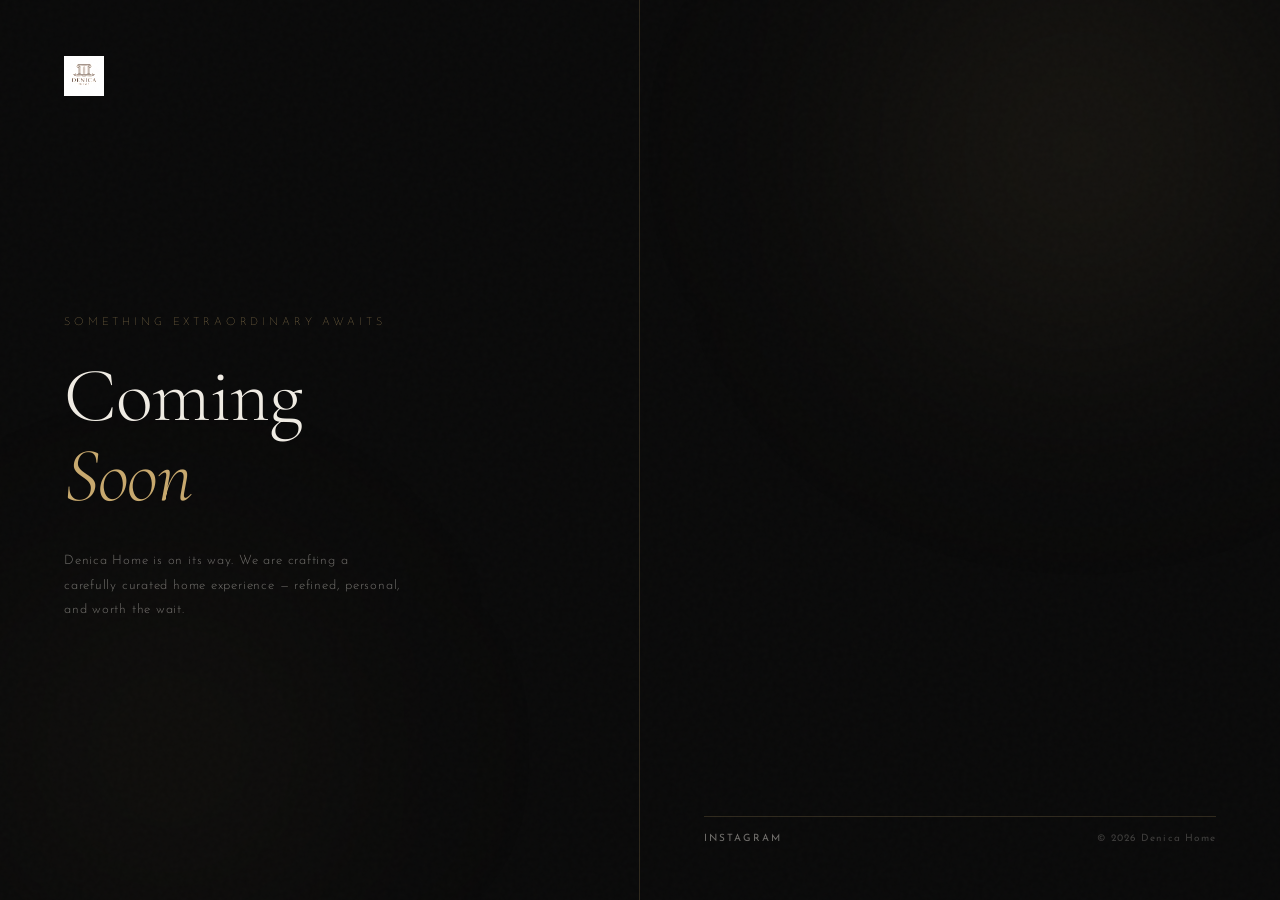
==== index.html @ 2ef17451 "Initial commit" ====
<!DOCTYPE html>
<html lang="en">
<head>
  <meta charset="UTF-8" />
  <meta name="viewport" content="width=device-width, initial-scale=1.0"/>
  <title>Denica Home — Coming Soon</title>
  <link href="https://fonts.googleapis.com/css2?family=Cormorant+Garamond:wght@300;400;600&family=Josefin+Sans:wght@100;300;400&display=swap" rel="stylesheet"/>
  <style>
    *, *::before, *::after { box-sizing: border-box; margin: 0; padding: 0; }

    :root {
      --bg: #0a0a0a;
      --surface: #111111;
      --accent: #c8a96e;
      --accent-dim: rgba(200,169,110,0.15);
      --text: #f0ece4;
      --muted: rgba(240,236,228,0.45);
      --border: rgba(200,169,110,0.2);
    }

    html, body {
      height: 100%;
      background: var(--bg);
      color: var(--text);
      font-family: 'Josefin Sans', sans-serif;
      overflow: hidden;
    }

    /* Grain overlay */
    body::before {
      content: '';
      position: fixed;
      inset: 0;
      background-image: url("data:image/svg+xml,%3Csvg viewBox='0 0 200 200' xmlns='http://www.w3.org/2000/svg'%3E%3Cfilter id='n'%3E%3CfeTurbulence type='fractalNoise' baseFrequency='0.9' numOctaves='4' stitchTiles='stitch'/%3E%3C/filter%3E%3Crect width='100%25' height='100%25' filter='url(%23n)' opacity='0.04'/%3E%3C/svg%3E");
      opacity: 0.45;
      pointer-events: none;
      z-index: 999;
    }

    /* Ambient glow */
    .glow {
      position: fixed;
      border-radius: 50%;
      filter: blur(120px);
      pointer-events: none;
    }
    .glow-1 {
      width: 600px; height: 600px;
      background: radial-gradient(circle, rgba(200,169,110,0.12), transparent 70%);
      top: -150px; right: -100px;
      animation: drift1 18s ease-in-out infinite alternate;
    }
    .glow-2 {
      width: 500px; height: 500px;
      background: radial-gradient(circle, rgba(200,169,110,0.07), transparent 70%);
      bottom: -100px; left: -80px;
      animation: drift2 22s ease-in-out infinite alternate;
    }
    @keyframes drift1 { from { transform: translate(0,0); } to { transform: translate(-60px, 60px); } }
    @keyframes drift2 { from { transform: translate(0,0); } to { transform: translate(50px, -40px); } }

    /* Layout */
    .page {
      position: relative;
      height: 100vh;
      display: grid;
      grid-template-columns: 1fr 1fr;
    }

    /* Left panel */
    .left {
      display: flex;
      flex-direction: column;
      justify-content: space-between;
      padding: 56px 64px;
      border-right: 1px solid var(--border);
      animation: fadeUp 1.2s ease both;
    }

    .logo-wrap {
      display: flex;
      align-items: center;
      gap: 14px;
    }
    .logo-wrap img {
      height: 40px;
      width: auto;
      filter: brightness(1.1);
    }

    .headline {
      flex: 1;
      display: flex;
      flex-direction: column;
      justify-content: center;
    }
    .eyebrow {
      font-family: 'Josefin Sans', sans-serif;
      font-weight: 100;
      font-size: 11px;
      letter-spacing: 0.35em;
      text-transform: uppercase;
      color: var(--accent);
      margin-bottom: 28px;
      animation: fadeUp 1.2s 0.2s ease both;
    }
    h1 {
      font-family: 'Cormorant Garamond', serif;
      font-weight: 300;
      font-size: clamp(52px, 6vw, 86px);
      line-height: 1.05;
      letter-spacing: -0.01em;
      color: var(--text);
      animation: fadeUp 1.2s 0.35s ease both;
    }
    h1 em {
      font-style: italic;
      color: var(--accent);
    }

    .desc {
      margin-top: 32px;
      font-size: 13px;
      font-weight: 300;
      letter-spacing: 0.06em;
      line-height: 1.9;
      color: var(--muted);
      max-width: 340px;
      animation: fadeUp 1.2s 0.5s ease both;
    }



    /* Right panel */
    .right {
      display: flex;
      flex-direction: column;
      justify-content: flex-end;
      padding: 56px 64px;
      animation: fadeUp 1.2s 0.15s ease both;
    }

    /* Divider line */
    .divider {
      width: 100%;
      height: 1px;
      background: var(--border);
      position: relative;
    }
    .divider::before {
      content: '';
      position: absolute;
      left: 0; top: 0;
      height: 100%;
      background: var(--accent);
      animation: progress 6s cubic-bezier(0.4,0,0.2,1) infinite;
    }
    @keyframes progress {
      0%   { width: 0%; opacity: 1; }
      70%  { width: 100%; opacity: 1; }
      100% { width: 100%; opacity: 0; }
    }

    /* Footer row */
    .footer-row {
      display: flex;
      justify-content: space-between;
      align-items: flex-end;
    }
    .social-links {
      display: flex;
      gap: 24px;
    }
    .social-links a {
      font-size: 10px;
      letter-spacing: 0.2em;
      text-transform: uppercase;
      color: var(--muted);
      text-decoration: none;
      transition: color 0.2s;
    }
    .social-links a:hover { color: var(--accent); }

    .copyright {
      font-size: 10px;
      letter-spacing: 0.12em;
      color: var(--muted);
      opacity: 0.5;
    }

    @keyframes fadeUp {
      from { opacity: 0; transform: translateY(24px); }
      to   { opacity: 1; transform: translateY(0); }
    }

    /* Mobile */
    @media (max-width: 768px) {
      html, body { overflow: auto; }
      .page { grid-template-columns: 1fr; height: auto; min-height: 100vh; }
      .left { padding: 40px 32px; border-right: none; border-bottom: 1px solid var(--border); }
      .right { padding: 40px 32px; }
      .count-sep { display: none; }
      .countdown { gap: 24px; }
    }
  </style>
</head>
<body>

  <div class="glow glow-1"></div>
  <div class="glow glow-2"></div>

  <div class="page">

    <!-- LEFT -->
    <div class="left">
      <div class="logo-wrap">
        <img src="logo.png" alt="Company Logo" />
      </div>

      <div class="headline">
        <p class="eyebrow">Something extraordinary awaits</p>
        <h1>Coming<br /><em>Soon</em></h1>
        <p class="desc">
          Denica Home is on its way. We are crafting a carefully curated home experience — refined, personal, and worth the wait.
        </p>
      </div>


    </div>

    <!-- RIGHT -->
    <div class="right">

      <div>
        <div class="divider"></div>
        <br/>
        <div class="footer-row">
          <div class="social-links">
            <a href="https://www.instagram.com/homedenica">Instagram</a>
          </div>
          <span class="copyright">© 2026 Denica Home</span>
        </div>
      </div>

    </div>
  </div>


</body>
</html>
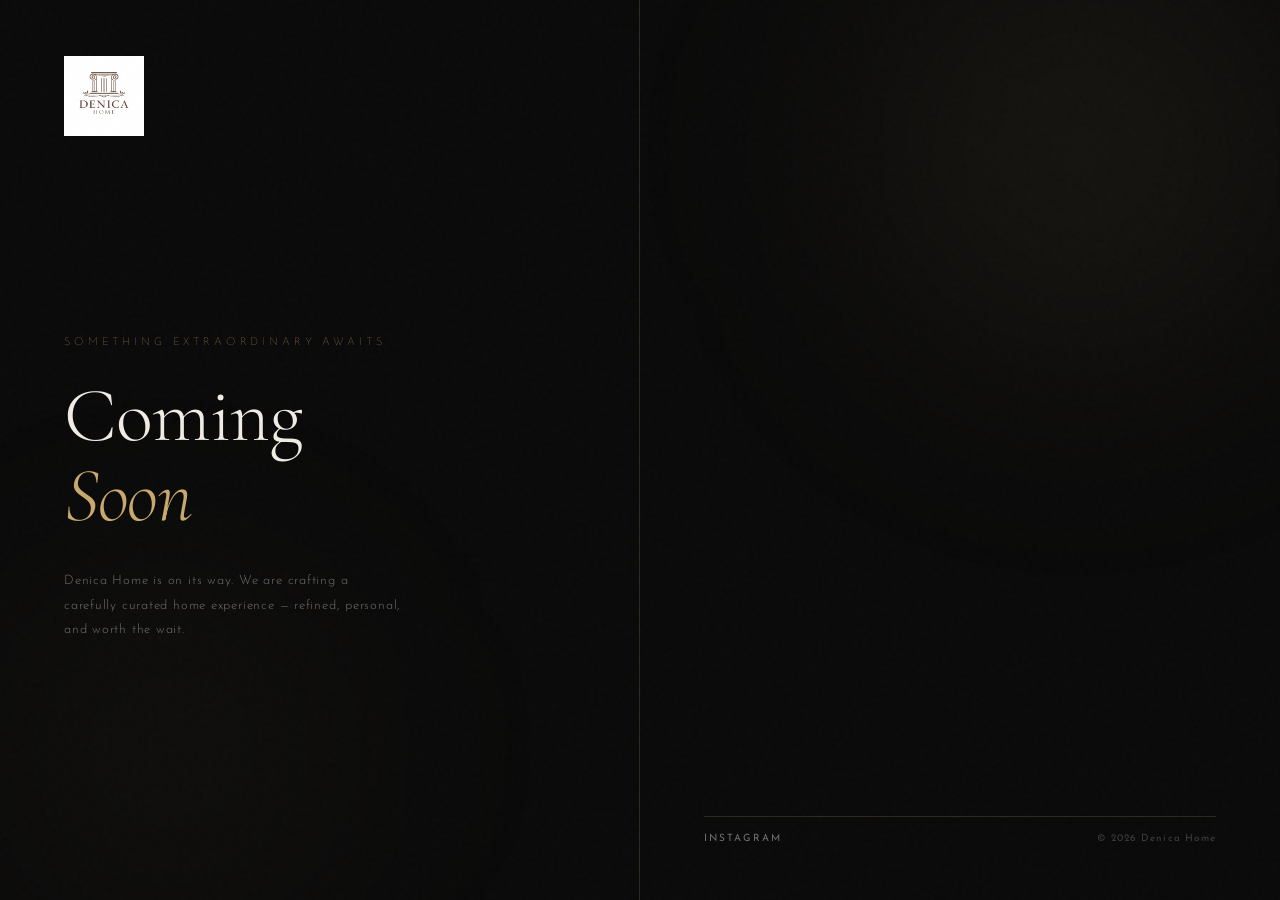
==== commit 8c09965e: "Update logo size" ====
--- a/index.html
+++ b/index.html
@@ -83,7 +83,7 @@
       gap: 14px;
     }
     .logo-wrap img {
-      height: 40px;
+      height: 80px;
       width: auto;
       filter: brightness(1.1);
     }
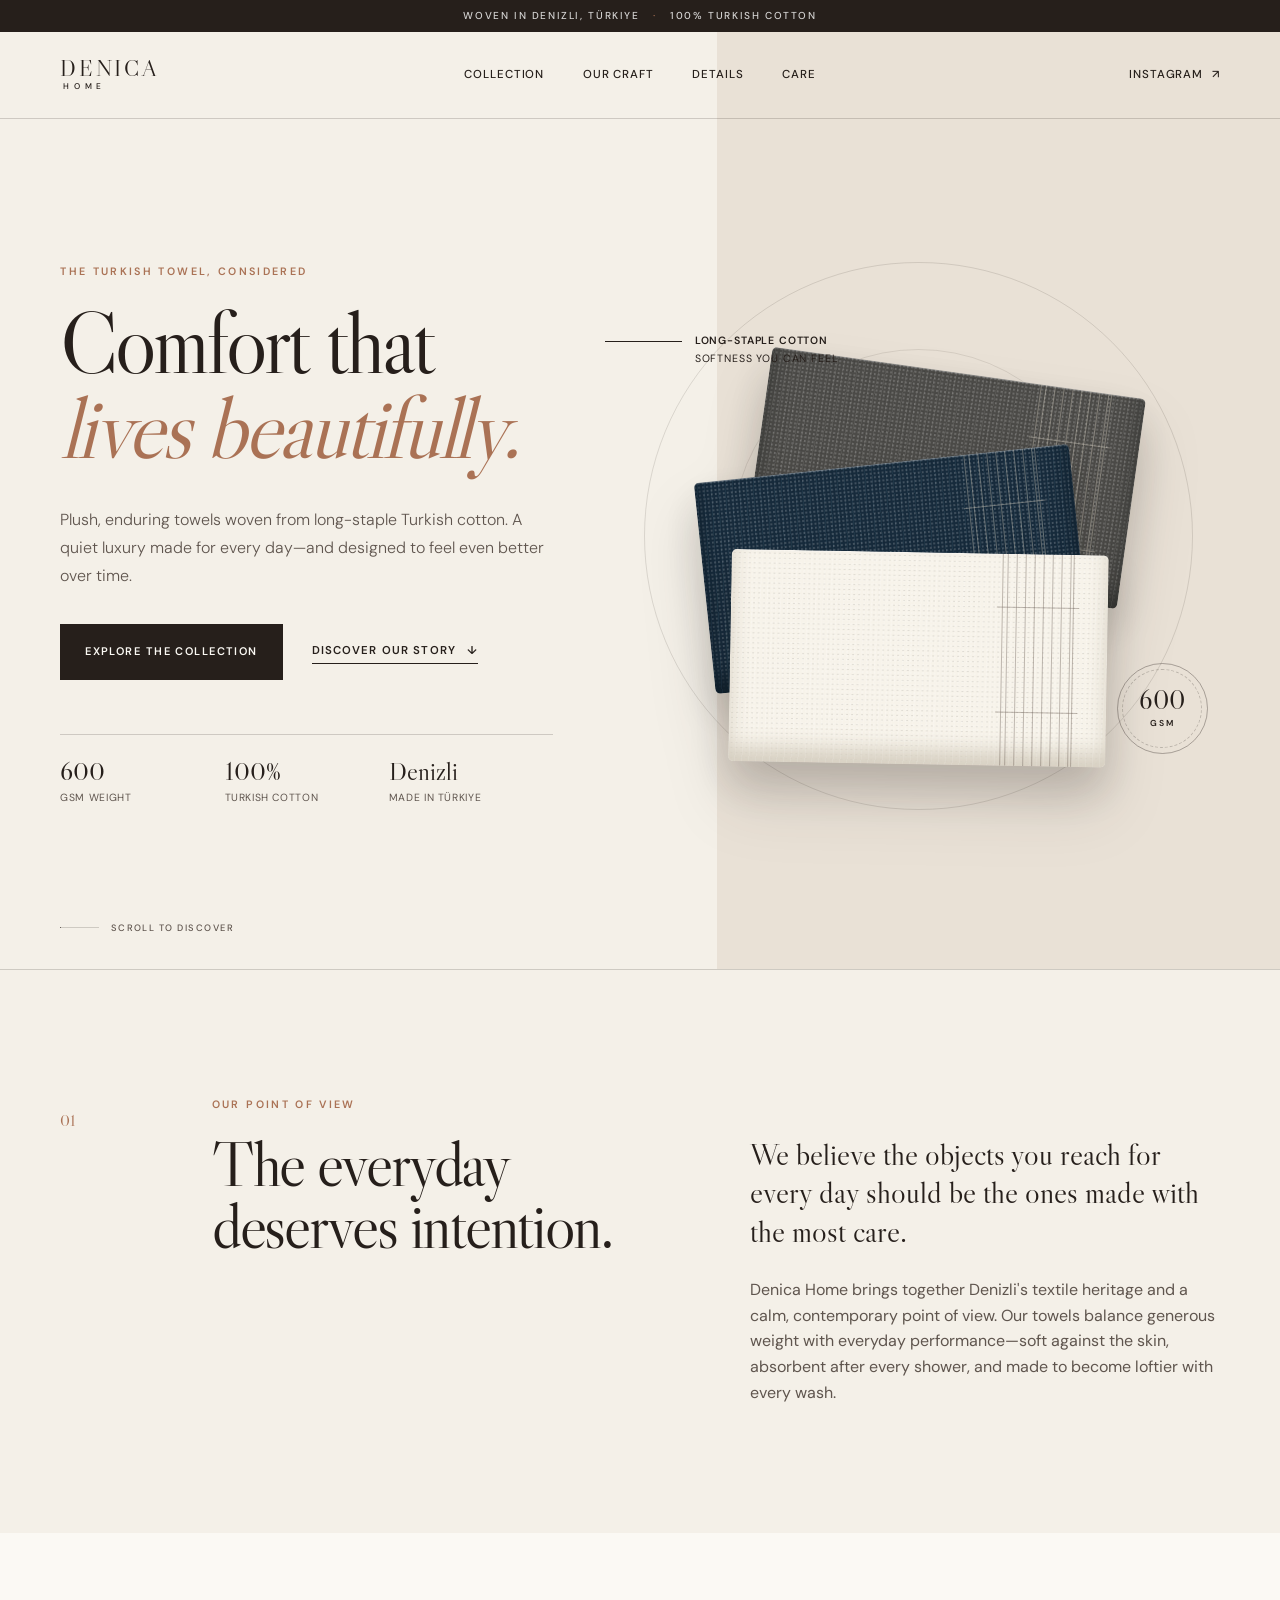
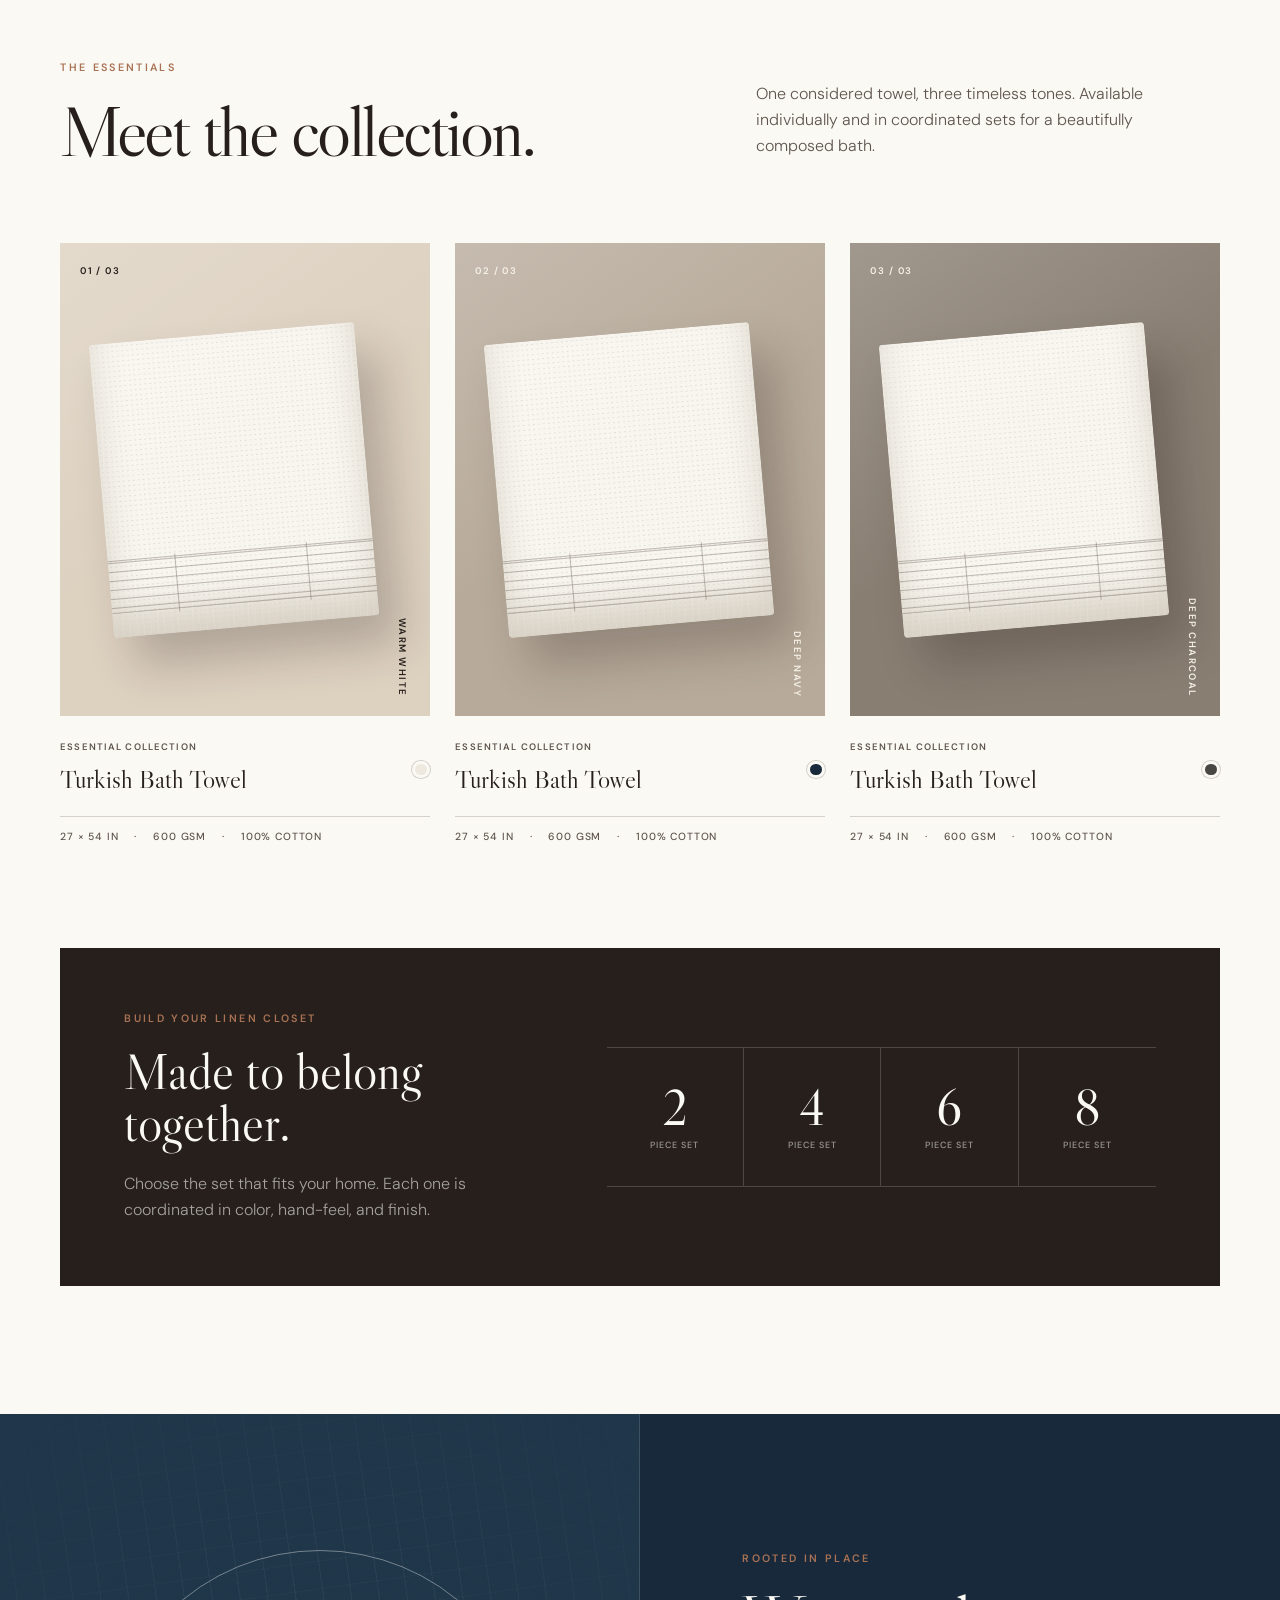
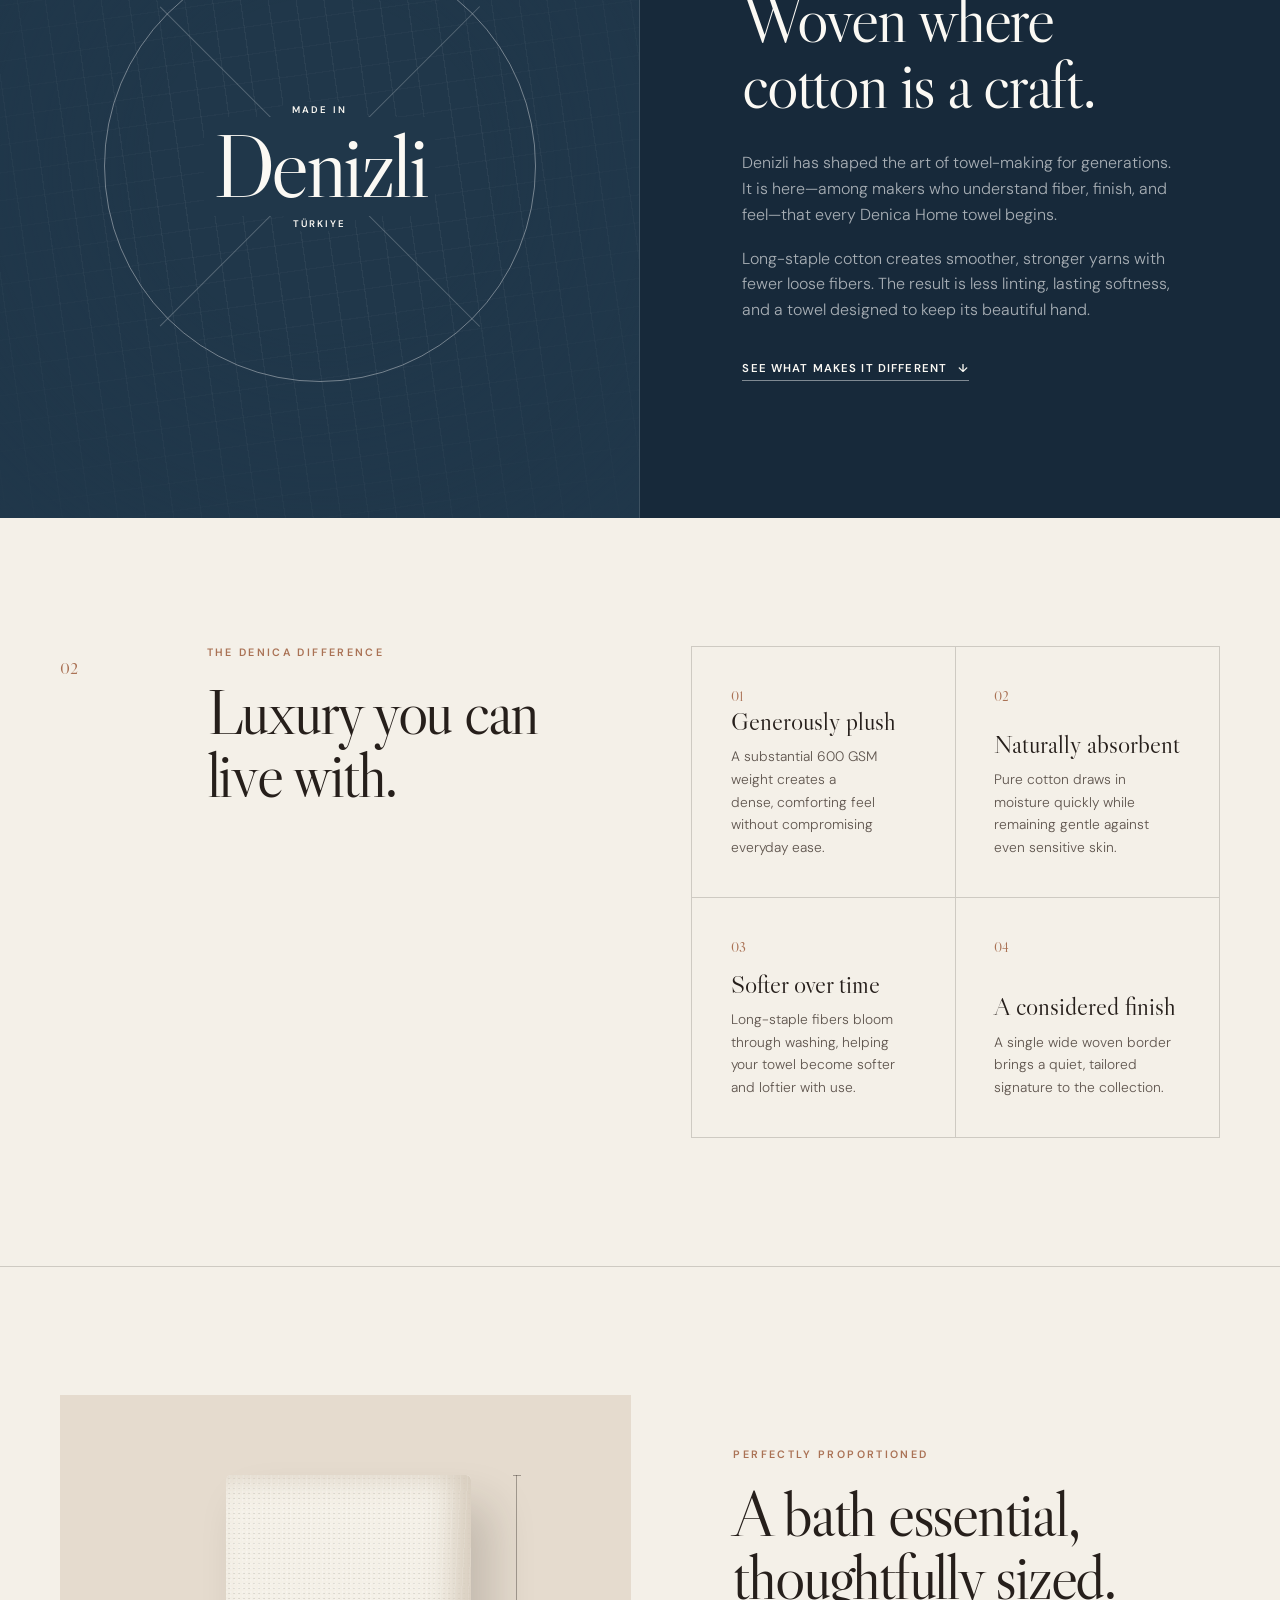
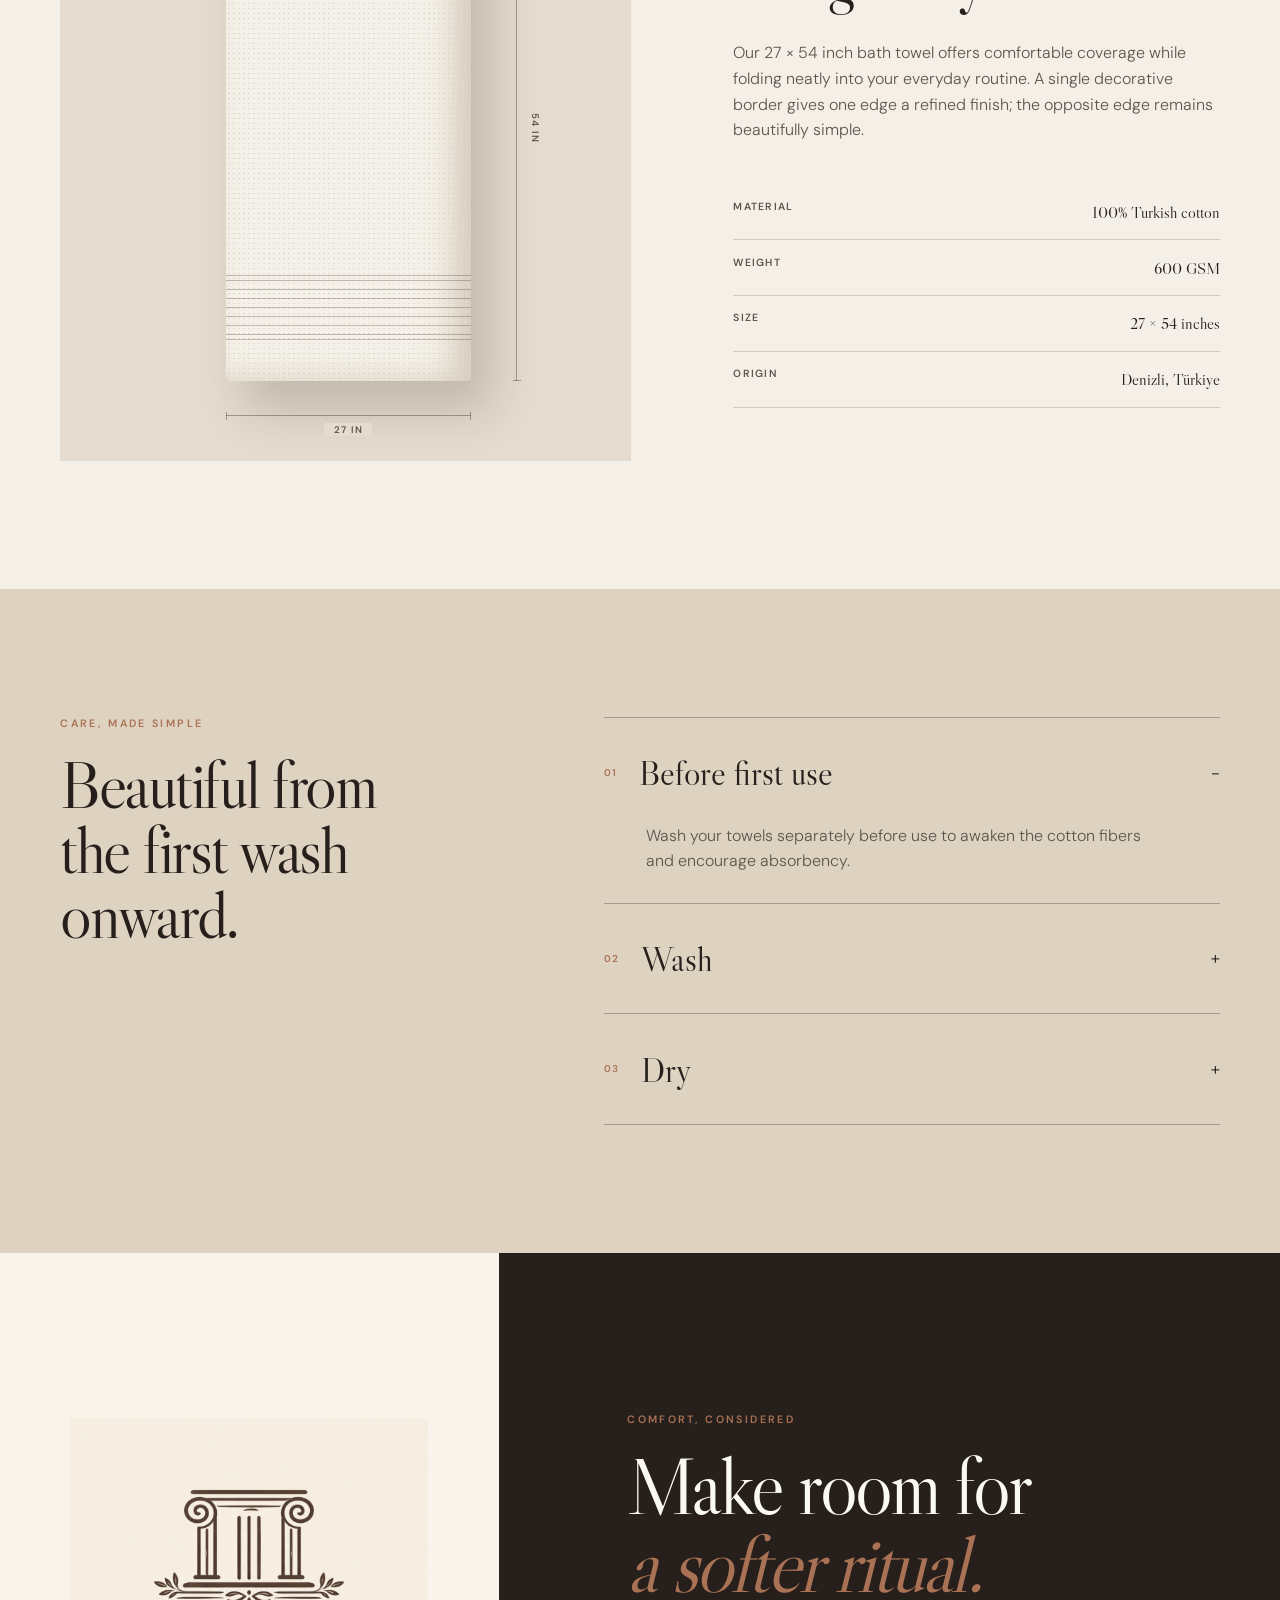
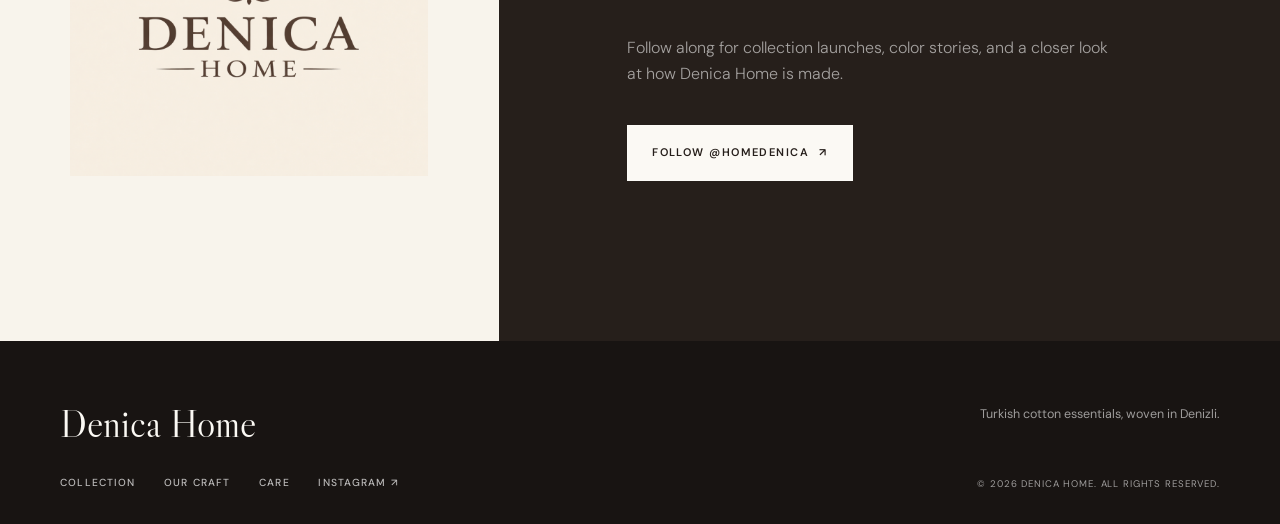
==== commit df4f67a4: "Build Denica Home brand and catalog site" ====
--- a/index.html
+++ b/index.html
@@ -1,250 +1,355 @@
-<!DOCTYPE html>
+<!doctype html>
 <html lang="en">
-<head>
-  <meta charset="UTF-8" />
-  <meta name="viewport" content="width=device-width, initial-scale=1.0"/>
-  <title>Denica Home — Coming Soon</title>
-  <link href="https://fonts.googleapis.com/css2?family=Cormorant+Garamond:wght@300;400;600&family=Josefin+Sans:wght@100;300;400&display=swap" rel="stylesheet"/>
-  <style>
-    *, *::before, *::after { box-sizing: border-box; margin: 0; padding: 0; }
-
-    :root {
-      --bg: #0a0a0a;
-      --surface: #111111;
-      --accent: #c8a96e;
-      --accent-dim: rgba(200,169,110,0.15);
-      --text: #f0ece4;
-      --muted: rgba(240,236,228,0.45);
-      --border: rgba(200,169,110,0.2);
-    }
-
-    html, body {
-      height: 100%;
-      background: var(--bg);
-      color: var(--text);
-      font-family: 'Josefin Sans', sans-serif;
-      overflow: hidden;
-    }
-
-    /* Grain overlay */
-    body::before {
-      content: '';
-      position: fixed;
-      inset: 0;
-      background-image: url("data:image/svg+xml,%3Csvg viewBox='0 0 200 200' xmlns='http://www.w3.org/2000/svg'%3E%3Cfilter id='n'%3E%3CfeTurbulence type='fractalNoise' baseFrequency='0.9' numOctaves='4' stitchTiles='stitch'/%3E%3C/filter%3E%3Crect width='100%25' height='100%25' filter='url(%23n)' opacity='0.04'/%3E%3C/svg%3E");
-      opacity: 0.45;
-      pointer-events: none;
-      z-index: 999;
-    }
-
-    /* Ambient glow */
-    .glow {
-      position: fixed;
-      border-radius: 50%;
-      filter: blur(120px);
-      pointer-events: none;
-    }
-    .glow-1 {
-      width: 600px; height: 600px;
-      background: radial-gradient(circle, rgba(200,169,110,0.12), transparent 70%);
-      top: -150px; right: -100px;
-      animation: drift1 18s ease-in-out infinite alternate;
-    }
-    .glow-2 {
-      width: 500px; height: 500px;
-      background: radial-gradient(circle, rgba(200,169,110,0.07), transparent 70%);
-      bottom: -100px; left: -80px;
-      animation: drift2 22s ease-in-out infinite alternate;
-    }
-    @keyframes drift1 { from { transform: translate(0,0); } to { transform: translate(-60px, 60px); } }
-    @keyframes drift2 { from { transform: translate(0,0); } to { transform: translate(50px, -40px); } }
-
-    /* Layout */
-    .page {
-      position: relative;
-      height: 100vh;
-      display: grid;
-      grid-template-columns: 1fr 1fr;
-    }
-
-    /* Left panel */
-    .left {
-      display: flex;
-      flex-direction: column;
-      justify-content: space-between;
-      padding: 56px 64px;
-      border-right: 1px solid var(--border);
-      animation: fadeUp 1.2s ease both;
-    }
-
-    .logo-wrap {
-      display: flex;
-      align-items: center;
-      gap: 14px;
-    }
-    .logo-wrap img {
-      height: 80px;
-      width: auto;
-      filter: brightness(1.1);
-    }
-
-    .headline {
-      flex: 1;
-      display: flex;
-      flex-direction: column;
-      justify-content: center;
-    }
-    .eyebrow {
-      font-family: 'Josefin Sans', sans-serif;
-      font-weight: 100;
-      font-size: 11px;
-      letter-spacing: 0.35em;
-      text-transform: uppercase;
-      color: var(--accent);
-      margin-bottom: 28px;
-      animation: fadeUp 1.2s 0.2s ease both;
-    }
-    h1 {
-      font-family: 'Cormorant Garamond', serif;
-      font-weight: 300;
-      font-size: clamp(52px, 6vw, 86px);
-      line-height: 1.05;
-      letter-spacing: -0.01em;
-      color: var(--text);
-      animation: fadeUp 1.2s 0.35s ease both;
-    }
-    h1 em {
-      font-style: italic;
-      color: var(--accent);
-    }
-
-    .desc {
-      margin-top: 32px;
-      font-size: 13px;
-      font-weight: 300;
-      letter-spacing: 0.06em;
-      line-height: 1.9;
-      color: var(--muted);
-      max-width: 340px;
-      animation: fadeUp 1.2s 0.5s ease both;
-    }
-
-
-
-    /* Right panel */
-    .right {
-      display: flex;
-      flex-direction: column;
-      justify-content: flex-end;
-      padding: 56px 64px;
-      animation: fadeUp 1.2s 0.15s ease both;
-    }
-
-    /* Divider line */
-    .divider {
-      width: 100%;
-      height: 1px;
-      background: var(--border);
-      position: relative;
-    }
-    .divider::before {
-      content: '';
-      position: absolute;
-      left: 0; top: 0;
-      height: 100%;
-      background: var(--accent);
-      animation: progress 6s cubic-bezier(0.4,0,0.2,1) infinite;
-    }
-    @keyframes progress {
-      0%   { width: 0%; opacity: 1; }
-      70%  { width: 100%; opacity: 1; }
-      100% { width: 100%; opacity: 0; }
-    }
-
-    /* Footer row */
-    .footer-row {
-      display: flex;
-      justify-content: space-between;
-      align-items: flex-end;
-    }
-    .social-links {
-      display: flex;
-      gap: 24px;
-    }
-    .social-links a {
-      font-size: 10px;
-      letter-spacing: 0.2em;
-      text-transform: uppercase;
-      color: var(--muted);
-      text-decoration: none;
-      transition: color 0.2s;
-    }
-    .social-links a:hover { color: var(--accent); }
-
-    .copyright {
-      font-size: 10px;
-      letter-spacing: 0.12em;
-      color: var(--muted);
-      opacity: 0.5;
-    }
-
-    @keyframes fadeUp {
-      from { opacity: 0; transform: translateY(24px); }
-      to   { opacity: 1; transform: translateY(0); }
-    }
-
-    /* Mobile */
-    @media (max-width: 768px) {
-      html, body { overflow: auto; }
-      .page { grid-template-columns: 1fr; height: auto; min-height: 100vh; }
-      .left { padding: 40px 32px; border-right: none; border-bottom: 1px solid var(--border); }
-      .right { padding: 40px 32px; }
-      .count-sep { display: none; }
-      .countdown { gap: 24px; }
-    }
-  </style>
-</head>
-<body>
-
-  <div class="glow glow-1"></div>
-  <div class="glow glow-2"></div>
-
-  <div class="page">
-
-    <!-- LEFT -->
-    <div class="left">
-      <div class="logo-wrap">
-        <img src="logo.png" alt="Company Logo" />
+  <head>
+    <meta charset="UTF-8" />
+    <meta name="viewport" content="width=device-width, initial-scale=1" />
+    <meta
+      name="description"
+      content="Denica Home creates plush 600 GSM bath towels from 100% long-staple Turkish cotton, woven in Denizli, Türkiye."
+    />
+    <meta name="theme-color" content="#f4f0e8" />
+    <meta property="og:type" content="website" />
+    <meta property="og:title" content="Denica Home | Turkish Cotton Towels" />
+    <meta
+      property="og:description"
+      content="Everyday comfort, woven with intention in Denizli, Türkiye."
+    />
+    <meta property="og:url" content="https://denicahome.com/" />
+    <meta property="og:image" content="https://denicahome.com/logo.png" />
+    <title>Denica Home | Turkish Cotton Towels</title>
+    <link rel="preconnect" href="https://fonts.googleapis.com" />
+    <link rel="preconnect" href="https://fonts.gstatic.com" crossorigin />
+    <link
+      href="https://fonts.googleapis.com/css2?family=DM+Sans:wght@300;400;500;600&family=Libre+Caslon+Display&display=swap"
+      rel="stylesheet"
+    />
+    <link rel="stylesheet" href="styles.css" />
+    <script>document.documentElement.classList.add("js");</script>
+    <script src="script.js" defer></script>
+    <script type="application/ld+json">
+      {
+        "@context": "https://schema.org",
+        "@type": "Organization",
+        "name": "Denica Home",
+        "url": "https://denicahome.com/",
+        "logo": "https://denicahome.com/logo.png",
+        "sameAs": ["https://www.instagram.com/homedenica"]
+      }
+    </script>
+  </head>
+  <body>
+    <a class="skip-link" href="#main">Skip to content</a>
+
+    <div class="announcement" role="note">
+      <p>Woven in Denizli, Türkiye <span aria-hidden="true">·</span> 100% Turkish cotton</p>
+    </div>
+
+    <header class="site-header" data-header>
+      <div class="nav-shell">
+        <a class="wordmark" href="#top" aria-label="Denica Home, back to top">
+          <span>Denica</span>
+          <small>Home</small>
+        </a>
+        <button
+          class="menu-toggle"
+          type="button"
+          aria-expanded="false"
+          aria-controls="site-nav"
+          data-menu-toggle
+        >
+          <span class="sr-only">Open menu</span>
+          <span></span>
+          <span></span>
+        </button>
+        <nav class="site-nav" id="site-nav" aria-label="Primary navigation" data-nav>
+          <a href="#collection">Collection</a>
+          <a href="#craft">Our craft</a>
+          <a href="#details">Details</a>
+          <a href="#care">Care</a>
+        </nav>
+        <a
+          class="nav-link-external"
+          href="https://www.instagram.com/homedenica"
+          target="_blank"
+          rel="noreferrer"
+        >
+          Instagram <span aria-hidden="true">↗</span>
+        </a>
       </div>
-
-      <div class="headline">
-        <p class="eyebrow">Something extraordinary awaits</p>
-        <h1>Coming<br /><em>Soon</em></h1>
-        <p class="desc">
-          Denica Home is on its way. We are crafting a carefully curated home experience — refined, personal, and worth the wait.
-        </p>
+    </header>
+
+    <main id="main">
+      <section class="hero" id="top">
+        <div class="hero-copy reveal">
+          <p class="kicker">The Turkish towel, considered</p>
+          <h1>Comfort that<br /><em>lives beautifully.</em></h1>
+          <p class="hero-intro">
+            Plush, enduring towels woven from long-staple Turkish cotton. A quiet luxury made for
+            every day—and designed to feel even better over time.
+          </p>
+          <div class="hero-actions">
+            <a class="button button-dark" href="#collection">Explore the collection</a>
+            <a class="text-link" href="#craft">Discover our story <span aria-hidden="true">↓</span></a>
+          </div>
+          <dl class="hero-facts" aria-label="Product highlights">
+            <div>
+              <dt>600</dt>
+              <dd>GSM weight</dd>
+            </div>
+            <div>
+              <dt>100%</dt>
+              <dd>Turkish cotton</dd>
+            </div>
+            <div>
+              <dt>Denizli</dt>
+              <dd>Made in Türkiye</dd>
+            </div>
+          </dl>
+        </div>
+
+        <div class="hero-visual reveal" aria-label="Denica Home towel collection">
+          <div class="hero-orbit orbit-one" aria-hidden="true"></div>
+          <div class="hero-orbit orbit-two" aria-hidden="true"></div>
+          <div class="towel-stage" aria-hidden="true">
+            <div class="folded-towel towel-charcoal"><span class="woven-band"></span></div>
+            <div class="folded-towel towel-navy"><span class="woven-band"></span></div>
+            <div class="folded-towel towel-ivory"><span class="woven-band"></span></div>
+          </div>
+          <div class="material-note">
+            <span class="material-note-line" aria-hidden="true"></span>
+            <p><strong>Long-staple cotton</strong><br />Softness you can feel</p>
+          </div>
+          <div class="hero-seal" aria-hidden="true"><span>600</span><small>GSM</small></div>
+        </div>
+
+        <div class="scroll-cue" aria-hidden="true"><span></span>Scroll to discover</div>
+      </section>
+
+      <section class="intro-section section-pad" id="craft">
+        <div class="section-number reveal" aria-hidden="true">01</div>
+        <div class="intro-heading reveal">
+          <p class="kicker">Our point of view</p>
+          <h2>The everyday<br />deserves intention.</h2>
+        </div>
+        <div class="intro-body reveal">
+          <p class="large-copy">
+            We believe the objects you reach for every day should be the ones made with the most care.
+          </p>
+          <p>
+            Denica Home brings together Denizli's textile heritage and a calm, contemporary point
+            of view. Our towels balance generous weight with everyday performance—soft against the
+            skin, absorbent after every shower, and made to become loftier with every wash.
+          </p>
+        </div>
+      </section>
+
+      <section class="collection-section section-pad" id="collection">
+        <div class="section-heading reveal">
+          <div>
+            <p class="kicker">The essentials</p>
+            <h2>Meet the collection.</h2>
+          </div>
+          <p>
+            One considered towel, three timeless tones. Available individually and in coordinated
+            sets for a beautifully composed bath.
+          </p>
+        </div>
+
+        <div class="product-grid">
+          <article class="product-card reveal" data-product="white">
+            <div class="product-art product-art-white">
+              <p class="product-index">01 / 03</p>
+              <div class="product-towel" aria-hidden="true"><span class="product-band"></span></div>
+              <span class="color-name">Warm White</span>
+            </div>
+            <div class="product-info">
+              <div>
+                <p class="product-category">Essential Collection</p>
+                <h3>Turkish Bath Towel</h3>
+              </div>
+              <span class="swatch swatch-white" aria-label="Warm White"></span>
+            </div>
+            <ul class="product-specs" aria-label="Warm White bath towel specifications">
+              <li>27 × 54 in</li><li>600 GSM</li><li>100% cotton</li>
+            </ul>
+          </article>
+
+          <article class="product-card reveal" data-product="navy">
+            <div class="product-art product-art-navy">
+              <p class="product-index">02 / 03</p>
+              <div class="product-towel" aria-hidden="true"><span class="product-band"></span></div>
+              <span class="color-name">Deep Navy</span>
+            </div>
+            <div class="product-info">
+              <div>
+                <p class="product-category">Essential Collection</p>
+                <h3>Turkish Bath Towel</h3>
+              </div>
+              <span class="swatch swatch-navy" aria-label="Deep Navy"></span>
+            </div>
+            <ul class="product-specs" aria-label="Deep Navy bath towel specifications">
+              <li>27 × 54 in</li><li>600 GSM</li><li>100% cotton</li>
+            </ul>
+          </article>
+
+          <article class="product-card reveal" data-product="charcoal">
+            <div class="product-art product-art-charcoal">
+              <p class="product-index">03 / 03</p>
+              <div class="product-towel" aria-hidden="true"><span class="product-band"></span></div>
+              <span class="color-name">Deep Charcoal</span>
+            </div>
+            <div class="product-info">
+              <div>
+                <p class="product-category">Essential Collection</p>
+                <h3>Turkish Bath Towel</h3>
+              </div>
+              <span class="swatch swatch-charcoal" aria-label="Deep Charcoal"></span>
+            </div>
+            <ul class="product-specs" aria-label="Deep Charcoal bath towel specifications">
+              <li>27 × 54 in</li><li>600 GSM</li><li>100% cotton</li>
+            </ul>
+          </article>
+        </div>
+
+        <div class="sets-banner reveal">
+          <div class="sets-copy">
+            <p class="kicker">Build your linen closet</p>
+            <h3>Made to belong together.</h3>
+            <p>Choose the set that fits your home. Each one is coordinated in color, hand-feel, and finish.</p>
+          </div>
+          <div class="set-options" aria-label="Available set sizes">
+            <div><strong>2</strong><span>Piece set</span></div>
+            <div><strong>4</strong><span>Piece set</span></div>
+            <div><strong>6</strong><span>Piece set</span></div>
+            <div><strong>8</strong><span>Piece set</span></div>
+          </div>
+        </div>
+      </section>
+
+      <section class="origin-section" aria-labelledby="origin-title">
+        <div class="origin-visual" aria-hidden="true">
+          <div class="loom-lines"></div>
+          <div class="origin-mark">
+            <span>Made in</span><strong>Denizli</strong><span>Türkiye</span>
+          </div>
+        </div>
+        <div class="origin-copy section-pad reveal">
+          <p class="kicker">Rooted in place</p>
+          <h2 id="origin-title">Woven where cotton is a craft.</h2>
+          <p>
+            Denizli has shaped the art of towel-making for generations. It is here—among makers
+            who understand fiber, finish, and feel—that every Denica Home towel begins.
+          </p>
+          <p>
+            Long-staple cotton creates smoother, stronger yarns with fewer loose fibers. The result
+            is less linting, lasting softness, and a towel designed to keep its beautiful hand.
+          </p>
+          <a class="text-link text-link-light" href="#details">See what makes it different <span aria-hidden="true">↓</span></a>
+        </div>
+      </section>
+
+      <section class="detail-section section-pad" id="details">
+        <div class="section-number reveal" aria-hidden="true">02</div>
+        <div class="detail-intro reveal">
+          <p class="kicker">The Denica difference</p>
+          <h2>Luxury you can<br />live with.</h2>
+        </div>
+        <div class="detail-grid">
+          <article class="detail-card reveal">
+            <span class="detail-icon" aria-hidden="true">01</span>
+            <h3>Generously plush</h3>
+            <p>A substantial 600 GSM weight creates a dense, comforting feel without compromising everyday ease.</p>
+          </article>
+          <article class="detail-card reveal">
+            <span class="detail-icon" aria-hidden="true">02</span>
+            <h3>Naturally absorbent</h3>
+            <p>Pure cotton draws in moisture quickly while remaining gentle against even sensitive skin.</p>
+          </article>
+          <article class="detail-card reveal">
+            <span class="detail-icon" aria-hidden="true">03</span>
+            <h3>Softer over time</h3>
+            <p>Long-staple fibers bloom through washing, helping your towel become softer and loftier with use.</p>
+          </article>
+          <article class="detail-card reveal">
+            <span class="detail-icon" aria-hidden="true">04</span>
+            <h3>A considered finish</h3>
+            <p>A single wide woven border brings a quiet, tailored signature to the collection.</p>
+          </article>
+        </div>
+      </section>
+
+      <section class="spec-section section-pad">
+        <div class="spec-visual reveal" aria-hidden="true">
+          <div class="open-towel"><span class="open-towel-band"></span></div>
+          <div class="measure measure-width"><span>27 in</span></div>
+          <div class="measure measure-height"><span>54 in</span></div>
+        </div>
+        <div class="spec-copy reveal">
+          <p class="kicker">Perfectly proportioned</p>
+          <h2>A bath essential, thoughtfully sized.</h2>
+          <p>
+            Our 27 × 54 inch bath towel offers comfortable coverage while folding neatly into your
+            everyday routine. A single decorative border gives one edge a refined finish; the
+            opposite edge remains beautifully simple.
+          </p>
+          <dl class="spec-list">
+            <div><dt>Material</dt><dd>100% Turkish cotton</dd></div>
+            <div><dt>Weight</dt><dd>600 GSM</dd></div>
+            <div><dt>Size</dt><dd>27 × 54 inches</dd></div>
+            <div><dt>Origin</dt><dd>Denizli, Türkiye</dd></div>
+          </dl>
+        </div>
+      </section>
+
+      <section class="care-section section-pad" id="care">
+        <div class="care-heading reveal">
+          <p class="kicker">Care, made simple</p>
+          <h2>Beautiful from the first wash onward.</h2>
+        </div>
+        <div class="care-list reveal">
+          <details open>
+            <summary><span>01</span> Before first use</summary>
+            <p>Wash your towels separately before use to awaken the cotton fibers and encourage absorbency.</p>
+          </details>
+          <details>
+            <summary><span>02</span> Wash</summary>
+            <p>Machine wash warm with like colors. Use a gentle detergent and avoid fabric softener, which can coat natural fibers.</p>
+          </details>
+          <details>
+            <summary><span>03</span> Dry</summary>
+            <p>Tumble dry on a low setting. Remove promptly and shake the towel out to restore its natural loft.</p>
+          </details>
+        </div>
+      </section>
+
+      <section class="closing-section">
+        <div class="closing-logo reveal"><img src="logo.png" alt="Denica Home" /></div>
+        <div class="closing-copy reveal">
+          <p class="kicker">Comfort, considered</p>
+          <h2>Make room for<br /><em>a softer ritual.</em></h2>
+          <p>Follow along for collection launches, color stories, and a closer look at how Denica Home is made.</p>
+          <a
+            class="button button-light"
+            href="https://www.instagram.com/homedenica"
+            target="_blank"
+            rel="noreferrer"
+          >
+            Follow @homedenica <span aria-hidden="true">↗</span>
+          </a>
+        </div>
+      </section>
+    </main>
+
+    <footer class="site-footer">
+      <a class="footer-wordmark" href="#top">Denica Home</a>
+      <p>Turkish cotton essentials, woven in Denizli.</p>
+      <div class="footer-links">
+        <a href="#collection">Collection</a>
+        <a href="#craft">Our craft</a>
+        <a href="#care">Care</a>
+        <a href="https://www.instagram.com/homedenica" target="_blank" rel="noreferrer">Instagram ↗</a>
       </div>
-
-
-    </div>
-
-    <!-- RIGHT -->
-    <div class="right">
-
-      <div>
-        <div class="divider"></div>
-        <br/>
-        <div class="footer-row">
-          <div class="social-links">
-            <a href="https://www.instagram.com/homedenica">Instagram</a>
-          </div>
-          <span class="copyright">© 2026 Denica Home</span>
-        </div>
-      </div>
-
-    </div>
-  </div>
-
-
-</body>
+      <p class="copyright">© <span data-year>2026</span> Denica Home. All rights reserved.</p>
+    </footer>
+  </body>
 </html>
--- a/styles.css
+++ b/styles.css
@@ -0,0 +1,630 @@
+:root {
+  --ink: #261f1b;
+  --ink-soft: #5f554e;
+  --ivory: #f4f0e8;
+  --paper: #fbf9f4;
+  --sand: #ded2c1;
+  --clay: #aa7255;
+  --navy: #17293a;
+  --charcoal: #484743;
+  --line: rgba(38, 31, 27, 0.18);
+  --serif: "Libre Caslon Display", Georgia, serif;
+  --sans: "DM Sans", Arial, sans-serif;
+  --max: 1440px;
+  --pad: clamp(1.35rem, 4.7vw, 5.5rem);
+}
+
+*, *::before, *::after { box-sizing: border-box; }
+
+html {
+  scroll-behavior: smooth;
+  scroll-padding-top: 7.5rem;
+}
+
+body {
+  margin: 0;
+  min-width: 320px;
+  overflow-x: hidden;
+  background: var(--ivory);
+  color: var(--ink);
+  font-family: var(--sans);
+  font-size: 1rem;
+  line-height: 1.6;
+  -webkit-font-smoothing: antialiased;
+}
+
+body.menu-open { overflow: hidden; }
+img { display: block; max-width: 100%; }
+a { color: inherit; }
+button, input, textarea, select { font: inherit; }
+button, a { -webkit-tap-highlight-color: transparent; }
+::selection { background: var(--ink); color: var(--paper); }
+
+.sr-only {
+  position: absolute;
+  width: 1px;
+  height: 1px;
+  padding: 0;
+  margin: -1px;
+  overflow: hidden;
+  clip: rect(0, 0, 0, 0);
+  white-space: nowrap;
+  border: 0;
+}
+
+.skip-link {
+  position: fixed;
+  top: 0.75rem;
+  left: 0.75rem;
+  z-index: 1000;
+  padding: 0.7rem 1rem;
+  transform: translateY(-160%);
+  background: var(--ink);
+  color: white;
+  text-decoration: none;
+}
+
+.skip-link:focus { transform: translateY(0); }
+
+.announcement {
+  min-height: 2rem;
+  display: grid;
+  place-items: center;
+  padding: 0.45rem var(--pad);
+  background: var(--ink);
+  color: rgba(255, 255, 255, 0.8);
+  text-align: center;
+}
+
+.announcement p {
+  margin: 0;
+  font-size: 0.63rem;
+  font-weight: 500;
+  letter-spacing: 0.16em;
+  text-transform: uppercase;
+}
+
+.announcement span { margin: 0 0.55rem; color: var(--clay); }
+
+.site-header {
+  position: absolute;
+  top: 2rem;
+  left: 0;
+  z-index: 100;
+  width: 100%;
+  border-bottom: 1px solid var(--line);
+  transition: background 220ms ease, box-shadow 220ms ease;
+}
+
+.site-header.is-sticky {
+  position: fixed;
+  top: 0;
+  background: rgba(244, 240, 232, 0.94);
+  box-shadow: 0 14px 35px rgba(38, 31, 27, 0.07);
+  -webkit-backdrop-filter: blur(14px);
+  backdrop-filter: blur(14px);
+}
+
+.nav-shell {
+  width: min(100%, var(--max));
+  min-height: 5.4rem;
+  margin: 0 auto;
+  padding: 0 var(--pad);
+  display: grid;
+  grid-template-columns: 1fr auto 1fr;
+  align-items: center;
+}
+
+.wordmark {
+  justify-self: start;
+  display: inline-flex;
+  flex-direction: column;
+  line-height: 0.78;
+  text-decoration: none;
+  text-transform: uppercase;
+}
+
+.wordmark span {
+  font-family: var(--serif);
+  font-size: 1.4rem;
+  letter-spacing: 0.12em;
+}
+
+.wordmark small {
+  margin-top: 0.42rem;
+  padding-left: 0.17rem;
+  font-size: 0.52rem;
+  font-weight: 500;
+  letter-spacing: 0.58em;
+}
+
+.site-nav { display: flex; align-items: center; gap: clamp(1.35rem, 3vw, 3rem); }
+
+.site-nav a, .nav-link-external {
+  position: relative;
+  font-size: 0.72rem;
+  font-weight: 500;
+  letter-spacing: 0.08em;
+  text-decoration: none;
+  text-transform: uppercase;
+}
+
+.site-nav a::after, .nav-link-external::after {
+  content: "";
+  position: absolute;
+  bottom: -0.4rem;
+  left: 0;
+  width: 100%;
+  height: 1px;
+  transform: scaleX(0);
+  transform-origin: right;
+  background: currentColor;
+  transition: transform 200ms ease;
+}
+
+.site-nav a:hover::after, .site-nav a:focus-visible::after,
+.nav-link-external:hover::after, .nav-link-external:focus-visible::after {
+  transform: scaleX(1);
+  transform-origin: left;
+}
+
+.nav-link-external { justify-self: end; }
+.nav-link-external span { margin-left: 0.3rem; }
+.menu-toggle { display: none; }
+
+.hero {
+  position: relative;
+  width: min(100%, var(--max));
+  min-height: max(48rem, 100svh);
+  margin: 0 auto;
+  padding: clamp(9.5rem, 15vh, 12.5rem) var(--pad) clamp(4.5rem, 9vh, 7rem);
+  display: grid;
+  grid-template-columns: minmax(0, 0.9fr) minmax(24rem, 1.1fr);
+  align-items: center;
+  gap: clamp(2rem, 5vw, 6rem);
+}
+
+.hero::before {
+  content: "";
+  position: absolute;
+  inset: 0 auto 0 56%;
+  z-index: -2;
+  width: 50vw;
+  max-width: 740px;
+  background: #e9e1d6;
+}
+
+.hero-copy { position: relative; z-index: 2; max-width: 41rem; }
+
+.kicker {
+  margin: 0 0 1.3rem;
+  color: var(--clay);
+  font-size: 0.67rem;
+  font-weight: 600;
+  letter-spacing: 0.22em;
+  line-height: 1.3;
+  text-transform: uppercase;
+}
+
+h1, h2, h3, p { text-wrap: pretty; }
+
+h1, h2 {
+  margin: 0;
+  font-family: var(--serif);
+  font-weight: 400;
+  letter-spacing: -0.035em;
+  line-height: 0.98;
+}
+
+h1 { max-width: 11ch; font-size: clamp(3.6rem, 6.8vw, 7.25rem); }
+h1 em, h2 em { color: var(--clay); font-weight: 400; }
+h2 { font-size: clamp(2.8rem, 5.4vw, 5.9rem); }
+
+.hero-intro {
+  max-width: 34rem;
+  margin: clamp(1.8rem, 4vh, 3rem) 0 0;
+  color: var(--ink-soft);
+  font-size: clamp(1rem, 1.25vw, 1.16rem);
+  font-weight: 300;
+  line-height: 1.75;
+}
+
+.hero-actions { margin-top: 2.1rem; display: flex; align-items: center; gap: 1.8rem; }
+
+.button {
+  min-height: 3.5rem;
+  padding: 0.95rem 1.5rem;
+  display: inline-flex;
+  align-items: center;
+  justify-content: center;
+  gap: 0.65rem;
+  border: 1px solid transparent;
+  font-size: 0.69rem;
+  font-weight: 600;
+  letter-spacing: 0.13em;
+  text-decoration: none;
+  text-transform: uppercase;
+  transition: transform 180ms ease, background 180ms ease, color 180ms ease;
+}
+
+.button:hover, .button:focus-visible { transform: translateY(-2px); }
+.button-dark { background: var(--ink); color: var(--paper); }
+.button-dark:hover, .button-dark:focus-visible { background: var(--clay); }
+.button-light { border-color: rgba(255, 255, 255, 0.28); background: var(--paper); color: var(--ink); }
+.button-light:hover, .button-light:focus-visible { background: var(--sand); }
+
+.text-link {
+  display: inline-flex;
+  align-items: center;
+  gap: 0.7rem;
+  border-bottom: 1px solid var(--ink);
+  font-size: 0.71rem;
+  font-weight: 600;
+  letter-spacing: 0.1em;
+  line-height: 2;
+  text-decoration: none;
+  text-transform: uppercase;
+}
+
+.text-link span { transition: transform 180ms ease; }
+.text-link:hover span { transform: translateY(3px); }
+
+.hero-facts {
+  margin: clamp(2.7rem, 6vh, 4.6rem) 0 0;
+  padding: 1.3rem 0 0;
+  display: grid;
+  grid-template-columns: repeat(3, minmax(0, 1fr));
+  border-top: 1px solid var(--line);
+}
+
+.hero-facts div { padding-right: 0.85rem; }
+.hero-facts dt { font-family: var(--serif); font-size: clamp(1.2rem, 2vw, 1.65rem); line-height: 1.2; }
+.hero-facts dd {
+  margin: 0.25rem 0 0;
+  color: var(--ink-soft);
+  font-size: 0.65rem;
+  letter-spacing: 0.06em;
+  text-transform: uppercase;
+}
+
+.hero-visual {
+  position: relative;
+  min-height: clamp(31rem, 63vw, 44rem);
+  display: grid;
+  place-items: center;
+  isolation: isolate;
+}
+
+.hero-orbit { position: absolute; z-index: -1; border: 1px solid rgba(38, 31, 27, 0.13); border-radius: 50%; }
+.orbit-one { width: min(91%, 40rem); aspect-ratio: 1; }
+.orbit-two { width: min(62%, 27rem); aspect-ratio: 1; border-color: rgba(38, 31, 27, 0.1); }
+
+.towel-stage {
+  position: relative;
+  width: min(92%, 41rem);
+  aspect-ratio: 1.02;
+  filter: drop-shadow(0 35px 28px rgba(38, 31, 27, 0.14));
+  transform: translateY(0.7rem);
+}
+
+.folded-towel, .product-towel, .open-towel {
+  --towel-color: #f8f5ee;
+  --towel-shadow: #d7d0c4;
+  --band-color: rgba(73, 60, 52, 0.45);
+  position: absolute;
+  overflow: hidden;
+  border-radius: 0.32rem;
+  background-color: var(--towel-color);
+  background-image:
+    radial-gradient(circle at 20% 25%, rgba(255, 255, 255, 0.2) 0 0.8px, transparent 1px),
+    radial-gradient(circle at 65% 70%, rgba(0, 0, 0, 0.1) 0 0.7px, transparent 1px);
+  background-size: 4px 4px, 5px 5px;
+  box-shadow: inset 0 -14px 20px var(--towel-shadow), inset 0 1px 1px rgba(255,255,255,.4), 0 20px 40px rgba(38,31,27,.15);
+}
+
+.folded-towel::before, .product-towel::before, .open-towel::before {
+  content: "";
+  position: absolute;
+  inset: 0;
+  opacity: 0.22;
+  background-image: repeating-linear-gradient(93deg, transparent 0 3px, rgba(255,255,255,.8) 3px 4px, transparent 4px 7px);
+  mix-blend-mode: soft-light;
+}
+
+.folded-towel { width: 68%; height: 39%; left: 16%; }
+.towel-charcoal { --towel-color:#4c4b48; --towel-shadow:#343532; --band-color:rgba(234,226,210,.48); top:17%; transform:rotate(8deg) translateX(7%); }
+.towel-navy { --towel-color:#172b3c; --towel-shadow:#0f1e2a; --band-color:rgba(226,218,199,.5); top:34%; transform:rotate(-6deg) translateX(-7%); }
+.towel-ivory { --towel-color:#f7f3ea; --towel-shadow:#d6cfc1; --band-color:rgba(74,59,51,.46); top:51%; transform:rotate(1deg); }
+
+.woven-band, .product-band {
+  position: absolute;
+  right: 9%;
+  bottom: 0;
+  width: 19%;
+  height: 100%;
+  border-right: 1px solid var(--band-color);
+  border-left: 1px solid var(--band-color);
+  background: repeating-linear-gradient(90deg, transparent 0 4px, var(--band-color) 4px 5px, transparent 5px 9px);
+  opacity: 0.72;
+}
+
+.woven-band::before, .woven-band::after, .product-band::before, .product-band::after {
+  content: "";
+  position: absolute;
+  left: -9%;
+  width: 118%;
+  height: 1px;
+  background: var(--band-color);
+}
+
+.woven-band::before, .product-band::before { top: 25%; }
+.woven-band::after, .product-band::after { bottom: 25%; }
+
+.material-note { position: absolute; top: 21%; left: -2%; display: flex; align-items: flex-start; gap: 0.8rem; }
+.material-note-line { width: clamp(2.5rem, 6vw, 5rem); height: 1px; margin-top: 0.55rem; background: var(--ink); }
+.material-note p { margin: 0; font-size: 0.66rem; letter-spacing: 0.08em; line-height: 1.7; text-transform: uppercase; }
+.material-note strong { font-weight: 600; }
+
+.hero-seal {
+  position: absolute;
+  right: 2%;
+  bottom: 19%;
+  width: 5.7rem;
+  aspect-ratio: 1;
+  display: grid;
+  place-content: center;
+  border: 1px solid rgba(38, 31, 27, 0.34);
+  border-radius: 50%;
+  text-align: center;
+}
+
+.hero-seal::after { content:""; position:absolute; inset:.3rem; border:1px dashed rgba(38,31,27,.23); border-radius:inherit; }
+.hero-seal span { font-family:var(--serif); font-size:1.65rem; line-height:1; }
+.hero-seal small { margin-top:.2rem; font-size:.54rem; font-weight:600; letter-spacing:.2em; }
+
+.scroll-cue {
+  position: absolute;
+  bottom: 2.1rem;
+  left: var(--pad);
+  display: flex;
+  align-items: center;
+  gap: 0.75rem;
+  color: var(--ink-soft);
+  font-size: 0.58rem;
+  font-weight: 500;
+  letter-spacing: 0.16em;
+  text-transform: uppercase;
+}
+
+.scroll-cue span { position:relative; width:2.4rem; height:1px; overflow:hidden; background:var(--line); }
+.scroll-cue span::after { content:""; position:absolute; inset:0; transform:translateX(-100%); background:var(--ink); animation:scroll-line 2.3s ease-in-out infinite; }
+@keyframes scroll-line { 60%, 100% { transform: translateX(100%); } }
+
+.section-pad { width:min(100%, var(--max)); margin:0 auto; padding:clamp(5rem,10vw,10rem) var(--pad); }
+
+.intro-section {
+  display: grid;
+  grid-template-columns: 0.18fr 0.92fr 0.9fr;
+  gap: clamp(1.5rem, 4.5vw, 5rem);
+  border-top: 1px solid var(--line);
+}
+
+.section-number { padding-top:.6rem; color:var(--clay); font-family:var(--serif); font-size:1rem; }
+.intro-heading h2, .detail-intro h2 { font-size:clamp(3rem,5vw,5.1rem); }
+.intro-body { padding-top:2.3rem; color:var(--ink-soft); }
+.intro-body p { margin:0; }
+.intro-body p + p { margin-top:1.7rem; }
+.intro-body .large-copy { color:var(--ink); font-family:var(--serif); font-size:clamp(1.55rem,2.4vw,2.25rem); line-height:1.25; }
+
+.collection-section { background:var(--paper); }
+.section-heading { margin-bottom:clamp(2.5rem,6vw,5.5rem); display:flex; align-items:flex-end; justify-content:space-between; gap:2rem; }
+.section-heading h2 { font-size:clamp(3.2rem,5.6vw,5.8rem); }
+.section-heading > p { max-width:29rem; margin:0 0 .5rem; color:var(--ink-soft); font-weight:300; }
+
+.product-grid { display:grid; grid-template-columns:repeat(3,minmax(0,1fr)); gap:clamp(1rem,2vw,1.75rem); }
+.product-card { min-width:0; }
+.product-art { position:relative; min-height:clamp(23rem,37vw,35rem); overflow:hidden; transition:transform 350ms cubic-bezier(.2,.8,.2,1); }
+.product-card:hover .product-art { transform:translateY(-.35rem); }
+.product-art-white { --art-ink:var(--ink); --towel-color:#f5f1e8; --towel-shadow:#d7cec0; --band-color:rgba(67,54,46,.45); background:#ddd1c0; }
+.product-art-navy { --art-ink:#f6f1e7; --towel-color:#172a3a; --towel-shadow:#0d1e2c; --band-color:rgba(236,226,207,.48); background:#b7aa9a; }
+.product-art-charcoal { --art-ink:#f6f1e7; --towel-color:#484846; --towel-shadow:#2f302e; --band-color:rgba(235,226,210,.45); background:#897e72; }
+.product-art::after { content:""; position:absolute; inset:0; background:linear-gradient(145deg,rgba(255,255,255,.2),transparent 50%); pointer-events:none; }
+.product-index, .color-name { position:absolute; z-index:2; color:var(--art-ink); font-size:.6rem; font-weight:600; letter-spacing:.15em; text-transform:uppercase; }
+.product-index { top:1.25rem; left:1.25rem; margin:0; }
+.color-name { right:1.25rem; bottom:1.25rem; writing-mode:vertical-rl; }
+
+.product-towel {
+  width:72%;
+  height:62%;
+  left:11%;
+  top:19%;
+  transform:rotate(-5deg);
+  border-radius:.25rem;
+  box-shadow:inset 0 -24px 34px var(--towel-shadow),20px 30px 45px rgba(34,27,23,.24);
+  transition:transform 450ms cubic-bezier(.2,.8,.2,1);
+}
+
+.product-card:hover .product-towel { transform:rotate(-2deg) translateY(-.5rem); }
+.product-band { right:0; bottom:8%; width:100%; height:18%; border:0; border-top:1px solid var(--band-color); border-bottom:1px solid var(--band-color); background:repeating-linear-gradient(0deg,transparent 0 4px,var(--band-color) 4px 5px,transparent 5px 9px); }
+.product-band::before, .product-band::after { top:-7%; left:25%; width:1px; height:114%; }
+.product-band::after { right:25%; bottom:auto; left:auto; }
+
+.product-info { padding:1.45rem 0 1rem; display:flex; align-items:center; justify-content:space-between; gap:1rem; border-bottom:1px solid var(--line); }
+.product-category { margin:0 0 .25rem; color:var(--ink-soft); font-size:.59rem; font-weight:600; letter-spacing:.12em; text-transform:uppercase; }
+.product-info h3 { margin:0; font-family:var(--serif); font-size:clamp(1.35rem,2vw,1.75rem); font-weight:400; }
+.swatch { flex:0 0 auto; width:1.1rem; height:1.1rem; border:3px solid var(--paper); border-radius:50%; box-shadow:0 0 0 1px var(--line); }
+.swatch-white { background:#eee9df; }
+.swatch-navy { background:var(--navy); }
+.swatch-charcoal { background:var(--charcoal); }
+.product-specs { margin:0; padding:.75rem 0 0; display:flex; flex-wrap:wrap; gap:.5rem 1rem; color:var(--ink-soft); font-size:.65rem; font-weight:500; letter-spacing:.08em; list-style:none; text-transform:uppercase; }
+.product-specs li + li::before { content:"·"; margin-right:1rem; }
+
+.sets-banner { margin-top:clamp(4rem,8vw,7.5rem); padding:clamp(2.2rem,5vw,5rem); display:grid; grid-template-columns:.85fr 1.15fr; align-items:center; gap:clamp(2rem,6vw,6rem); background:var(--ink); color:var(--paper); }
+.sets-copy h3 { margin:0; font-family:var(--serif); font-size:clamp(2.25rem,4vw,4.5rem); font-weight:400; line-height:1; }
+.sets-copy > p:last-child { max-width:31rem; margin:1.4rem 0 0; color:rgba(255,255,255,.58); font-weight:300; }
+.set-options { display:grid; grid-template-columns:repeat(4,minmax(0,1fr)); border-top:1px solid rgba(255,255,255,.18); border-bottom:1px solid rgba(255,255,255,.18); }
+.set-options div { padding:clamp(1.2rem,2.7vw,2.3rem) .75rem; display:flex; flex-direction:column; align-items:center; gap:.25rem; border-right:1px solid rgba(255,255,255,.18); }
+.set-options div:last-child { border-right:0; }
+.set-options strong { font-family:var(--serif); font-size:clamp(2.1rem,4vw,3.7rem); font-weight:400; line-height:1; }
+.set-options span { color:rgba(255,255,255,.55); font-size:.56rem; font-weight:500; letter-spacing:.11em; text-transform:uppercase; }
+
+.origin-section { display:grid; grid-template-columns:minmax(0,1fr) minmax(0,1fr); background:var(--navy); color:var(--paper); }
+.origin-visual { position:relative; min-height:44rem; display:grid; place-items:center; overflow:hidden; border-right:1px solid rgba(255,255,255,.13); background:#20374a; }
+.loom-lines { position:absolute; inset:-10%; transform:rotate(-8deg) scale(1.15); opacity:.28; background-image:repeating-linear-gradient(90deg,transparent 0 23px,rgba(255,255,255,.16) 23px 24px),repeating-linear-gradient(0deg,transparent 0 23px,rgba(255,255,255,.08) 23px 24px); }
+.loom-lines::after { content:""; position:absolute; inset:0; background:radial-gradient(circle,transparent 0 25%,#20374a 74%); }
+
+.origin-mark { position:relative; z-index:1; width:min(72%,27rem); aspect-ratio:1; display:flex; flex-direction:column; align-items:center; justify-content:center; border:1px solid rgba(255,255,255,.38); border-radius:50%; text-align:center; }
+.origin-mark::before, .origin-mark::after { content:""; position:absolute; width:105%; height:1px; background:rgba(255,255,255,.24); }
+.origin-mark::before { transform:rotate(45deg); }
+.origin-mark::after { transform:rotate(-45deg); }
+.origin-mark span, .origin-mark strong { position:relative; z-index:1; padding:0 .55rem; background:#20374a; }
+.origin-mark span { font-size:.6rem; font-weight:600; letter-spacing:.22em; text-transform:uppercase; }
+.origin-mark strong { font-family:var(--serif); font-size:clamp(3.5rem,7vw,7rem); font-weight:400; letter-spacing:-.04em; line-height:1.1; }
+
+.origin-copy { width:100%; align-self:center; margin:0; padding-right:clamp(2rem,8vw,8rem); padding-left:clamp(2rem,8vw,8rem); }
+.origin-copy h2 { max-width:9ch; font-size:clamp(3.2rem,5.2vw,5.4rem); }
+.origin-copy > p:not(.kicker) { max-width:34rem; margin:2.1rem 0 0; color:rgba(255,255,255,.62); font-weight:300; }
+.origin-copy > p + p:not(.kicker) { margin-top:1.15rem; }
+.text-link-light { margin-top:2.2rem; border-color:rgba(255,255,255,.45); color:var(--paper); }
+
+.detail-section { display:grid; grid-template-columns:.18fr .82fr 1fr; gap:clamp(1.5rem,4vw,4rem); }
+.detail-grid { display:grid; grid-template-columns:repeat(2,minmax(0,1fr)); border-top:1px solid var(--line); border-left:1px solid var(--line); }
+.detail-card { min-height:15rem; padding:clamp(1.5rem,3vw,2.6rem); display:flex; flex-direction:column; border-right:1px solid var(--line); border-bottom:1px solid var(--line); }
+.detail-icon { color:var(--clay); font-family:var(--serif); font-size:.83rem; }
+.detail-card h3 { margin:auto 0 .55rem; font-family:var(--serif); font-size:clamp(1.4rem,2vw,1.9rem); font-weight:400; line-height:1.15; }
+.detail-card p { margin:0; color:var(--ink-soft); font-size:.86rem; font-weight:300; line-height:1.65; }
+
+.spec-section { display:grid; grid-template-columns:minmax(0,1.08fr) minmax(20rem,.92fr); align-items:center; gap:clamp(3rem,8vw,8rem); border-top:1px solid var(--line); }
+.spec-visual { position:relative; min-height:clamp(33rem,52vw,47rem); background:#e5dbce; }
+.open-towel { --towel-color:#f4f0e7; --towel-shadow:#d7ccbd; --band-color:rgba(76,61,52,.44); width:43%; height:76%; left:29%; top:12%; box-shadow:inset -18px 0 30px var(--towel-shadow),20px 30px 45px rgba(38,31,27,.18); }
+.open-towel-band { position:absolute; left:0; bottom:8%; width:100%; height:13%; border-top:1px solid var(--band-color); border-bottom:1px solid var(--band-color); background:repeating-linear-gradient(0deg,transparent 0 4px,var(--band-color) 4px 5px,transparent 5px 9px); opacity:.72; }
+.measure { position:absolute; color:var(--ink-soft); font-size:.6rem; font-weight:600; letter-spacing:.12em; text-transform:uppercase; }
+.measure-width { left:29%; bottom:4.5%; width:43%; border-top:1px solid rgba(38,31,27,.36); text-align:center; }
+.measure-width::before, .measure-width::after { content:""; position:absolute; top:-4px; width:1px; height:8px; background:rgba(38,31,27,.36); }
+.measure-width::before { left:0; }
+.measure-width::after { right:0; }
+.measure-width span { position:relative; top:.4rem; padding:0 .6rem; background:#e5dbce; }
+.measure-height { top:12%; right:20%; height:76%; border-left:1px solid rgba(38,31,27,.36); }
+.measure-height::before, .measure-height::after { content:""; position:absolute; left:-4px; width:8px; height:1px; background:rgba(38,31,27,.36); }
+.measure-height::before { top:0; }
+.measure-height::after { bottom:0; }
+.measure-height span { position:absolute; top:50%; left:.65rem; transform:translateY(-50%); white-space:nowrap; writing-mode:vertical-rl; }
+.spec-copy h2 { max-width:10ch; font-size:clamp(3rem,5vw,5.1rem); }
+.spec-copy > p:not(.kicker) { max-width:32rem; margin:2rem 0 0; color:var(--ink-soft); font-weight:300; }
+.spec-list { max-width:32rem; margin:2.6rem 0 0; }
+.spec-list div { padding:.9rem 0; display:flex; justify-content:space-between; gap:1rem; border-bottom:1px solid var(--line); }
+.spec-list dt { color:var(--ink-soft); font-size:.65rem; font-weight:600; letter-spacing:.12em; text-transform:uppercase; }
+.spec-list dd { margin:0; font-family:var(--serif); font-size:1.02rem; text-align:right; }
+
+.care-section { display:grid; grid-template-columns:.82fr 1.18fr; align-items:start; gap:clamp(3rem,9vw,9rem); background:var(--sand); }
+.care-heading { position:sticky; top:8.5rem; }
+.care-heading h2 { max-width:9ch; font-size:clamp(3rem,5.2vw,5.3rem); }
+.care-list { border-top:1px solid rgba(38,31,27,.3); }
+.care-list details { border-bottom:1px solid rgba(38,31,27,.3); }
+.care-list summary { position:relative; padding:1.7rem 2.5rem 1.7rem 0; display:flex; align-items:center; gap:1.4rem; cursor:pointer; font-family:var(--serif); font-size:clamp(1.45rem,2.7vw,2.2rem); list-style:none; }
+.care-list summary::-webkit-details-marker { display:none; }
+.care-list summary span { color:var(--clay); font-family:var(--sans); font-size:.62rem; font-weight:600; letter-spacing:.12em; }
+.care-list summary::after { content:"+"; position:absolute; right:0; font-family:var(--sans); font-size:1.1rem; font-weight:300; }
+.care-list details[open] summary::after { content:"−"; }
+.care-list details p { max-width:34rem; margin:-.3rem 0 1.8rem; padding-left:2.65rem; color:var(--ink-soft); font-weight:300; }
+
+.closing-section { min-height:43rem; display:grid; grid-template-columns:.78fr 1.22fr; background:var(--ink); color:var(--paper); }
+.closing-logo { display:grid; place-items:center; overflow:hidden; border-right:1px solid rgba(255,255,255,.14); background:#f8f4ec; }
+.closing-logo img { width:min(72%,27rem); mix-blend-mode:multiply; }
+.closing-copy { padding:clamp(4rem,10vw,9rem); display:flex; flex-direction:column; align-items:flex-start; justify-content:center; }
+.closing-copy h2 { max-width:11ch; font-size:clamp(3.4rem,6.2vw,6.8rem); }
+.closing-copy > p:not(.kicker) { max-width:31rem; margin:2rem 0 2.4rem; color:rgba(255,255,255,.58); font-weight:300; }
+
+.site-footer { padding:4rem var(--pad) 2rem; display:grid; grid-template-columns:1fr 1fr; gap:2rem 4rem; background:#181412; color:rgba(255,255,255,.58); }
+.footer-wordmark { color:var(--paper); font-family:var(--serif); font-size:clamp(1.8rem,3vw,2.7rem); line-height:1; text-decoration:none; }
+.site-footer > p { max-width:24rem; justify-self:end; margin:0; font-size:.78rem; text-align:right; }
+.footer-links { display:flex; flex-wrap:wrap; gap:1rem 1.8rem; }
+.footer-links a { color:rgba(255,255,255,.7); font-size:.64rem; font-weight:500; letter-spacing:.11em; text-decoration:none; text-transform:uppercase; }
+.site-footer .copyright { align-self:end; font-size:.6rem; letter-spacing:.09em; text-transform:uppercase; }
+
+.reveal { opacity:1; transform:none; }
+.js .reveal { opacity:0; transform:translateY(1.3rem); transition:opacity 700ms ease,transform 700ms cubic-bezier(.2,.7,.2,1); }
+.js .reveal.is-visible { opacity:1; transform:translateY(0); }
+
+@media (max-width:1080px) {
+  .hero { grid-template-columns:minmax(0,.95fr) minmax(21rem,1.05fr); }
+  .material-note { left:-6%; }
+  .intro-section, .detail-section { grid-template-columns:.13fr .87fr; }
+  .intro-body, .detail-grid { grid-column:2; }
+  .sets-banner { grid-template-columns:1fr; }
+  .origin-visual { min-height:39rem; }
+}
+
+@media (max-width:820px) {
+  html { scroll-padding-top:5rem; }
+  .site-header, .site-header.is-sticky { top:2rem; }
+  .site-header.is-sticky { top:0; }
+  .nav-shell { min-height:4.8rem; grid-template-columns:1fr auto; }
+  .menu-toggle { position:relative; z-index:102; width:2.7rem; height:2.7rem; padding:0; display:grid; place-content:center; gap:.38rem; border:0; background:transparent; color:var(--ink); cursor:pointer; }
+  .menu-toggle span:not(.sr-only) { width:1.45rem; height:1px; display:block; background:currentColor; transition:transform 200ms ease; }
+  .menu-toggle[aria-expanded="true"] span:not(.sr-only):nth-of-type(2) { transform:translateY(.22rem) rotate(45deg); }
+  .menu-toggle[aria-expanded="true"] span:not(.sr-only):nth-of-type(3) { transform:translateY(-.22rem) rotate(-45deg); }
+  .site-nav { position:fixed; inset:0; z-index:101; padding:8rem var(--pad) 3rem; display:flex; flex-direction:column; align-items:flex-start; justify-content:center; gap:1.5rem; transform:translateY(-105%); visibility:hidden; background:var(--ivory); transition:transform 320ms cubic-bezier(.5,0,.2,1),visibility 320ms; }
+  .site-nav.is-open { transform:translateY(0); visibility:visible; }
+  .site-nav a { font-family:var(--serif); font-size:clamp(2.8rem,11vw,5rem); font-weight:400; letter-spacing:-.03em; text-transform:none; }
+  .nav-link-external { display:none; }
+  .hero { min-height:auto; padding-top:9rem; grid-template-columns:1fr; }
+  .hero::before { inset:auto 0 0 18%; width:82%; height:48%; }
+  .hero-copy { max-width:37rem; }
+  h1 { font-size:clamp(3.5rem,13vw,6rem); }
+  .hero-visual { min-height:36rem; }
+  .material-note { left:0; }
+  .scroll-cue { display:none; }
+  .product-grid { grid-template-columns:repeat(2,minmax(0,1fr)); }
+  .product-card:last-child { grid-column:1/-1; width:calc(50% - .55rem); }
+  .origin-section { grid-template-columns:1fr; }
+  .origin-visual { min-height:34rem; border-right:0; border-bottom:1px solid rgba(255,255,255,.13); }
+  .detail-section { grid-template-columns:.13fr .87fr; }
+  .spec-section, .care-section { grid-template-columns:1fr; }
+  .care-heading { position:static; }
+  .closing-section { grid-template-columns:1fr; }
+  .closing-logo { min-height:27rem; border-right:0; border-bottom:1px solid rgba(255,255,255,.14); }
+}
+
+@media (max-width:580px) {
+  .announcement p { font-size:.54rem; letter-spacing:.11em; }
+  .hero { padding-top:8.4rem; padding-bottom:4rem; }
+  .hero-actions { align-items:flex-start; flex-direction:column; gap:1.25rem; }
+  .hero-facts { gap:.6rem; }
+  .hero-facts dt { font-size:1.2rem; }
+  .hero-facts dd { font-size:.52rem; }
+  .hero-visual { min-height:28rem; margin-right:calc(var(--pad) * -.45); margin-left:calc(var(--pad) * -.45); }
+  .hero-seal { right:3%; bottom:15%; width:4.7rem; }
+  .material-note { top:18%; left:4%; }
+  .material-note-line { width:2.2rem; }
+  .material-note p { font-size:.52rem; }
+  .intro-section, .detail-section { grid-template-columns:1fr; }
+  .section-number { padding-top:0; }
+  .intro-body, .detail-grid { grid-column:auto; }
+  .section-heading { align-items:flex-start; flex-direction:column; }
+  .product-grid { grid-template-columns:1fr; gap:3.2rem; }
+  .product-card:last-child { grid-column:auto; width:auto; }
+  .product-art { min-height:28rem; }
+  .set-options { grid-template-columns:repeat(2,1fr); }
+  .set-options div:nth-child(2) { border-right:0; }
+  .set-options div:nth-child(-n+2) { border-bottom:1px solid rgba(255,255,255,.18); }
+  .origin-visual { min-height:28rem; }
+  .origin-mark { width:min(78%,21rem); }
+  .detail-grid { grid-template-columns:1fr; }
+  .detail-card { min-height:12rem; }
+  .spec-visual { min-height:30rem; }
+  .open-towel { width:48%; left:22%; }
+  .measure-width { left:22%; width:48%; }
+  .measure-height { right:18%; }
+  .care-list summary { padding-top:1.35rem; padding-bottom:1.35rem; }
+  .care-list details p { padding-left:0; }
+  .closing-logo { min-height:22rem; }
+  .closing-copy { padding:5rem var(--pad); }
+  .site-footer { grid-template-columns:1fr; }
+  .site-footer > p { justify-self:start; text-align:left; }
+}
+
+@media (prefers-reduced-motion:reduce) {
+  *, *::before, *::after { scroll-behavior:auto !important; animation-duration:.01ms !important; animation-iteration-count:1 !important; transition-duration:.01ms !important; }
+  .reveal { opacity:1; transform:none; }
+}
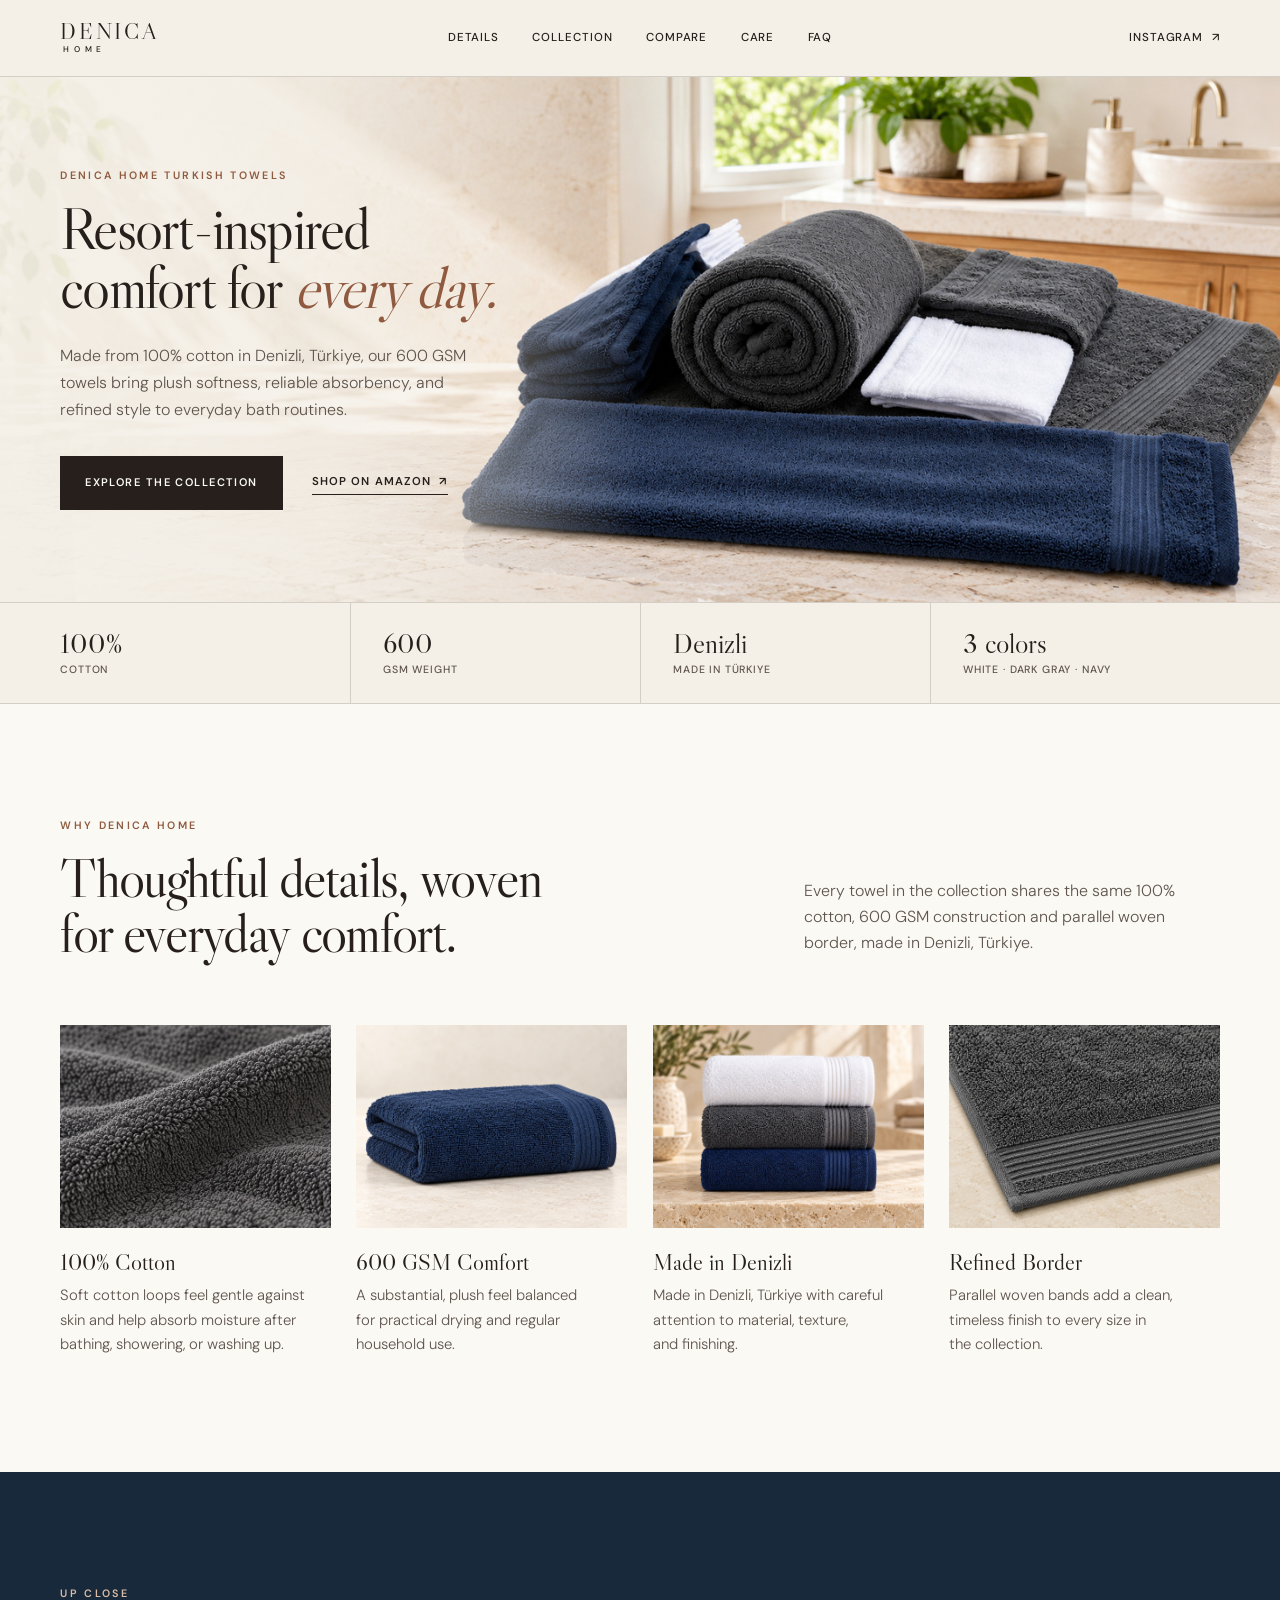
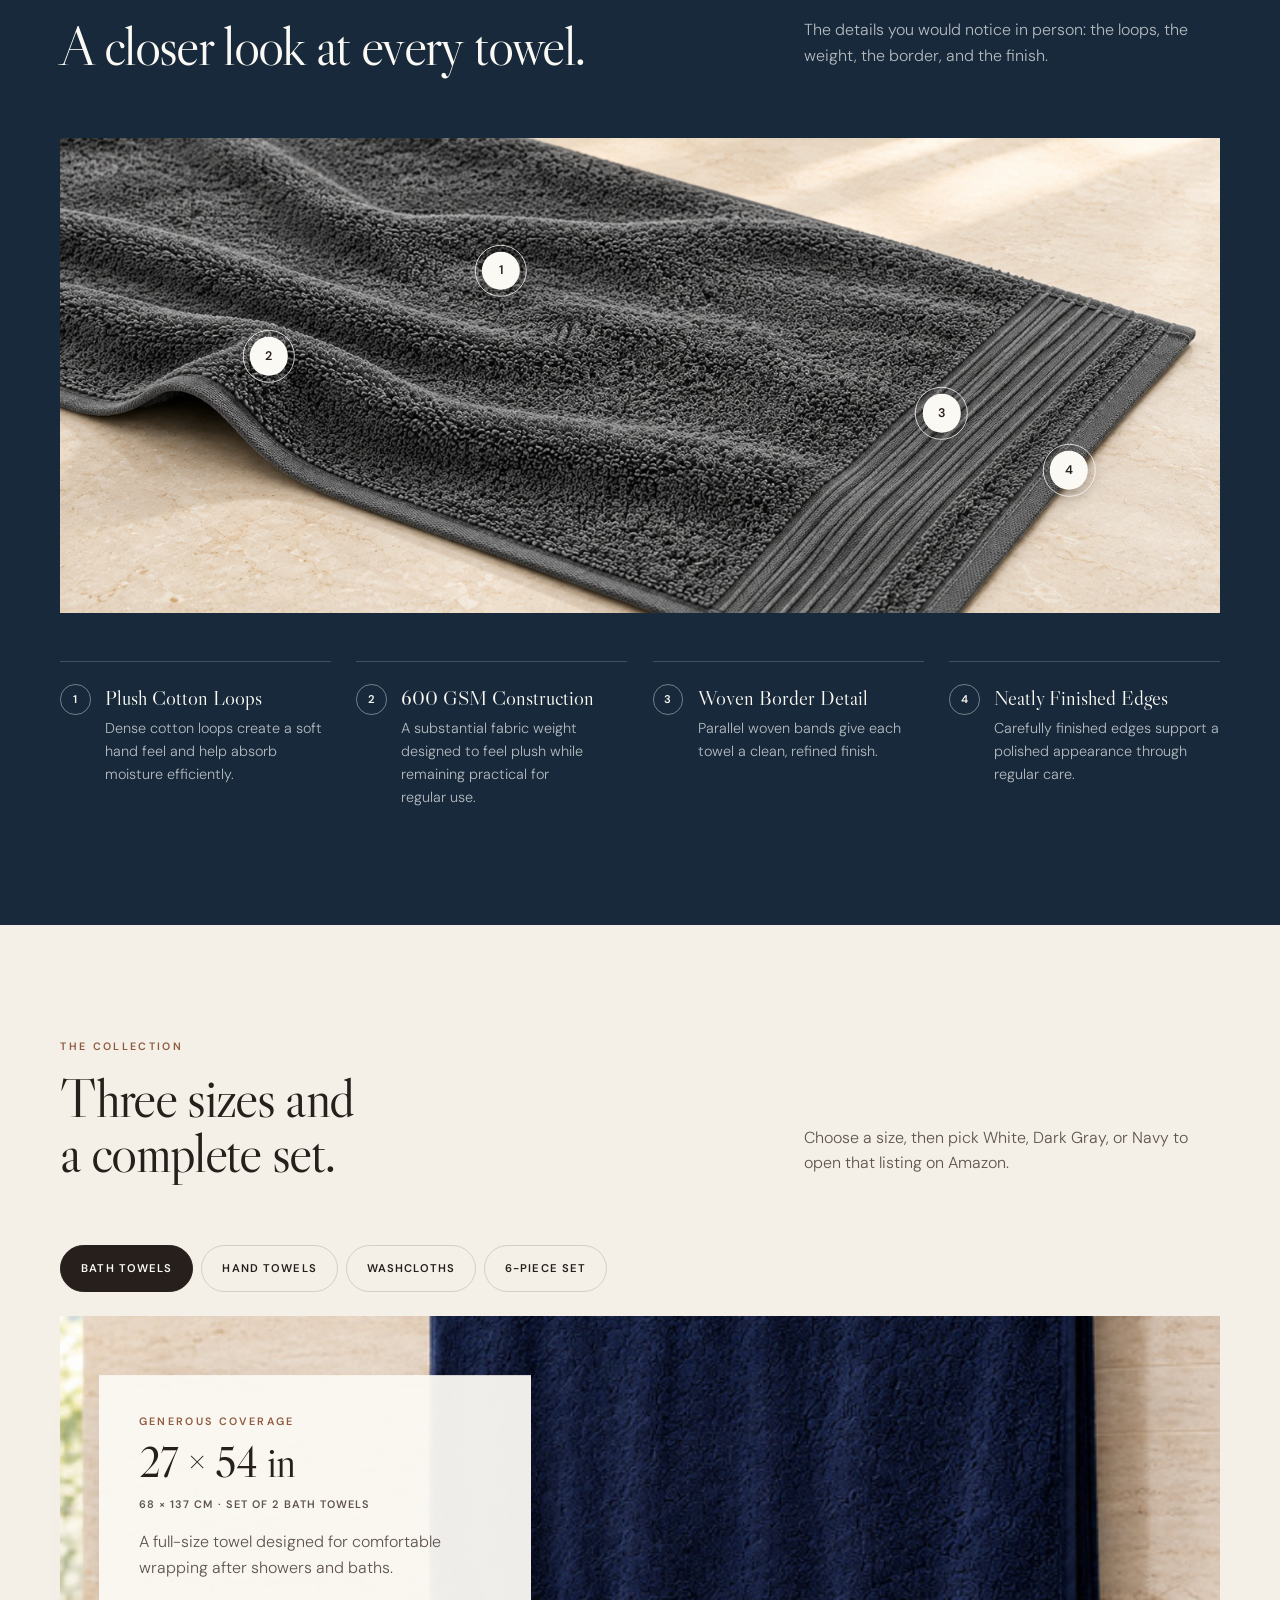
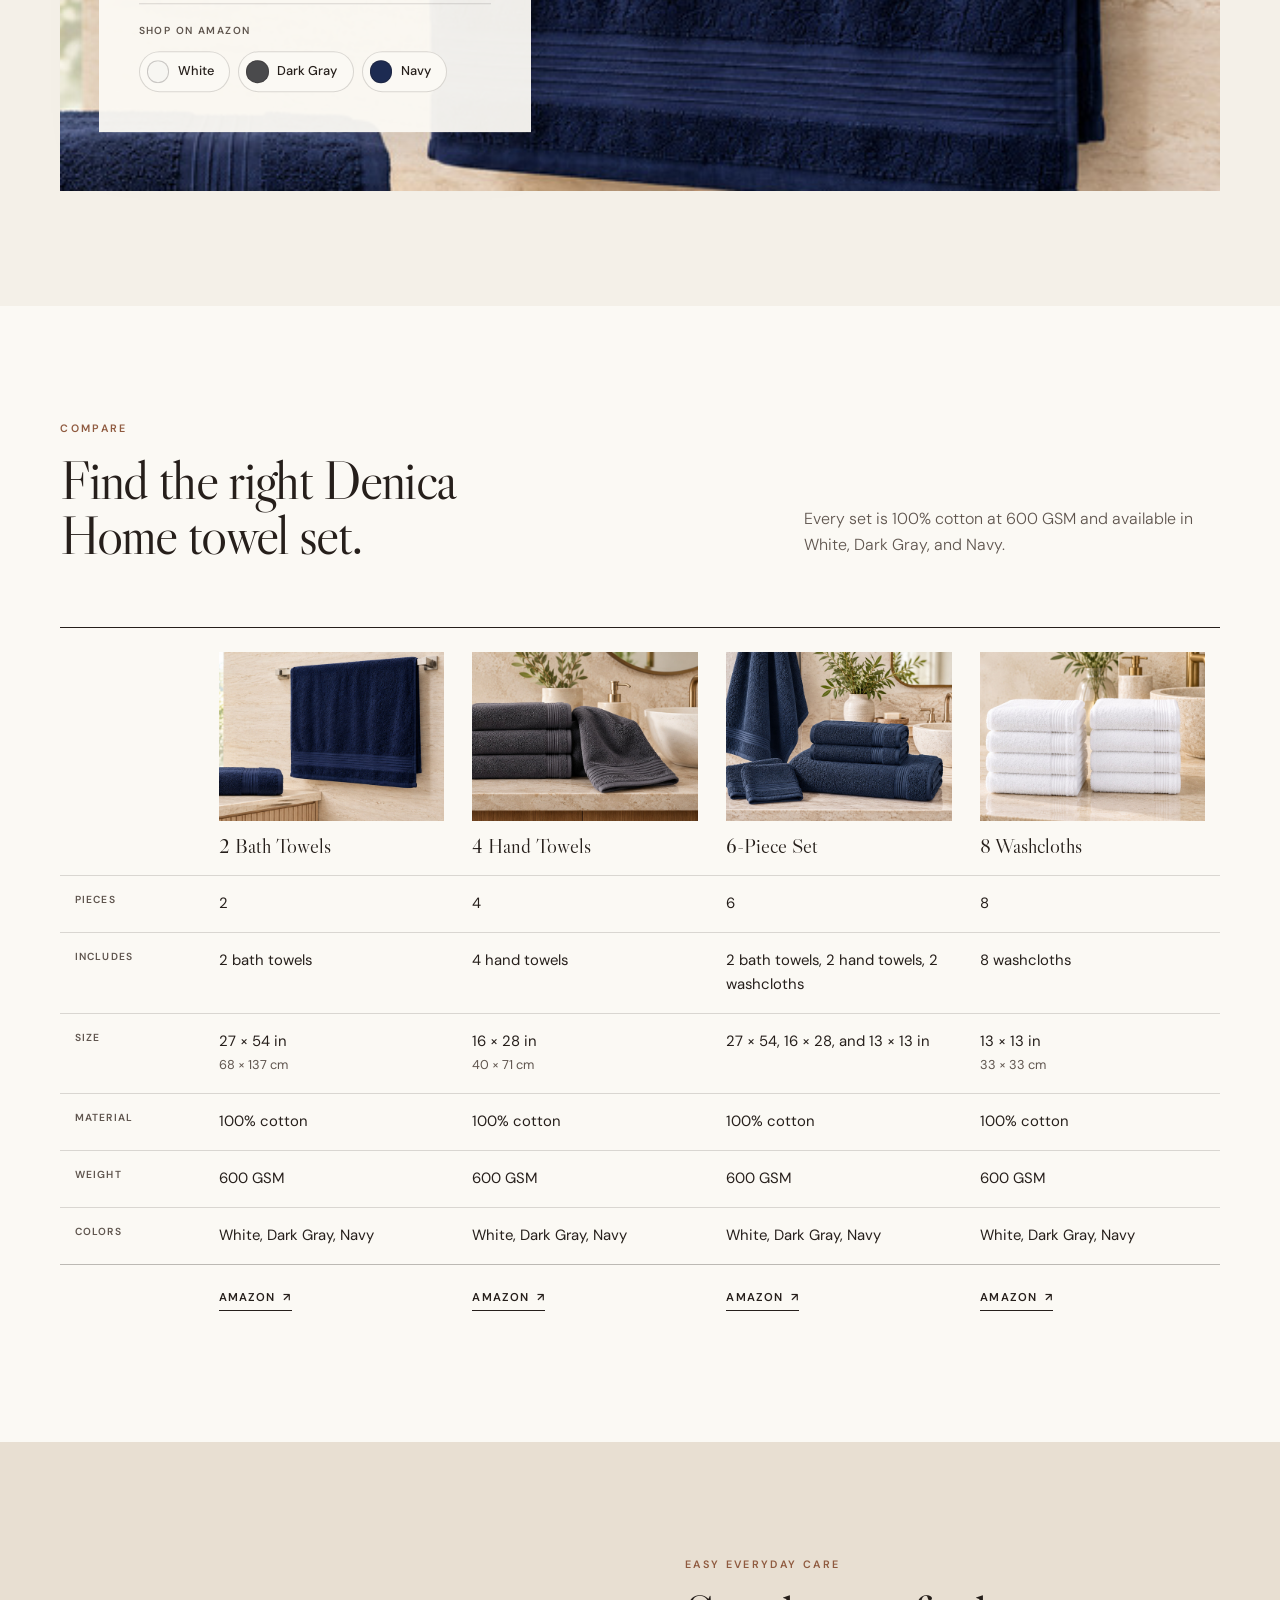
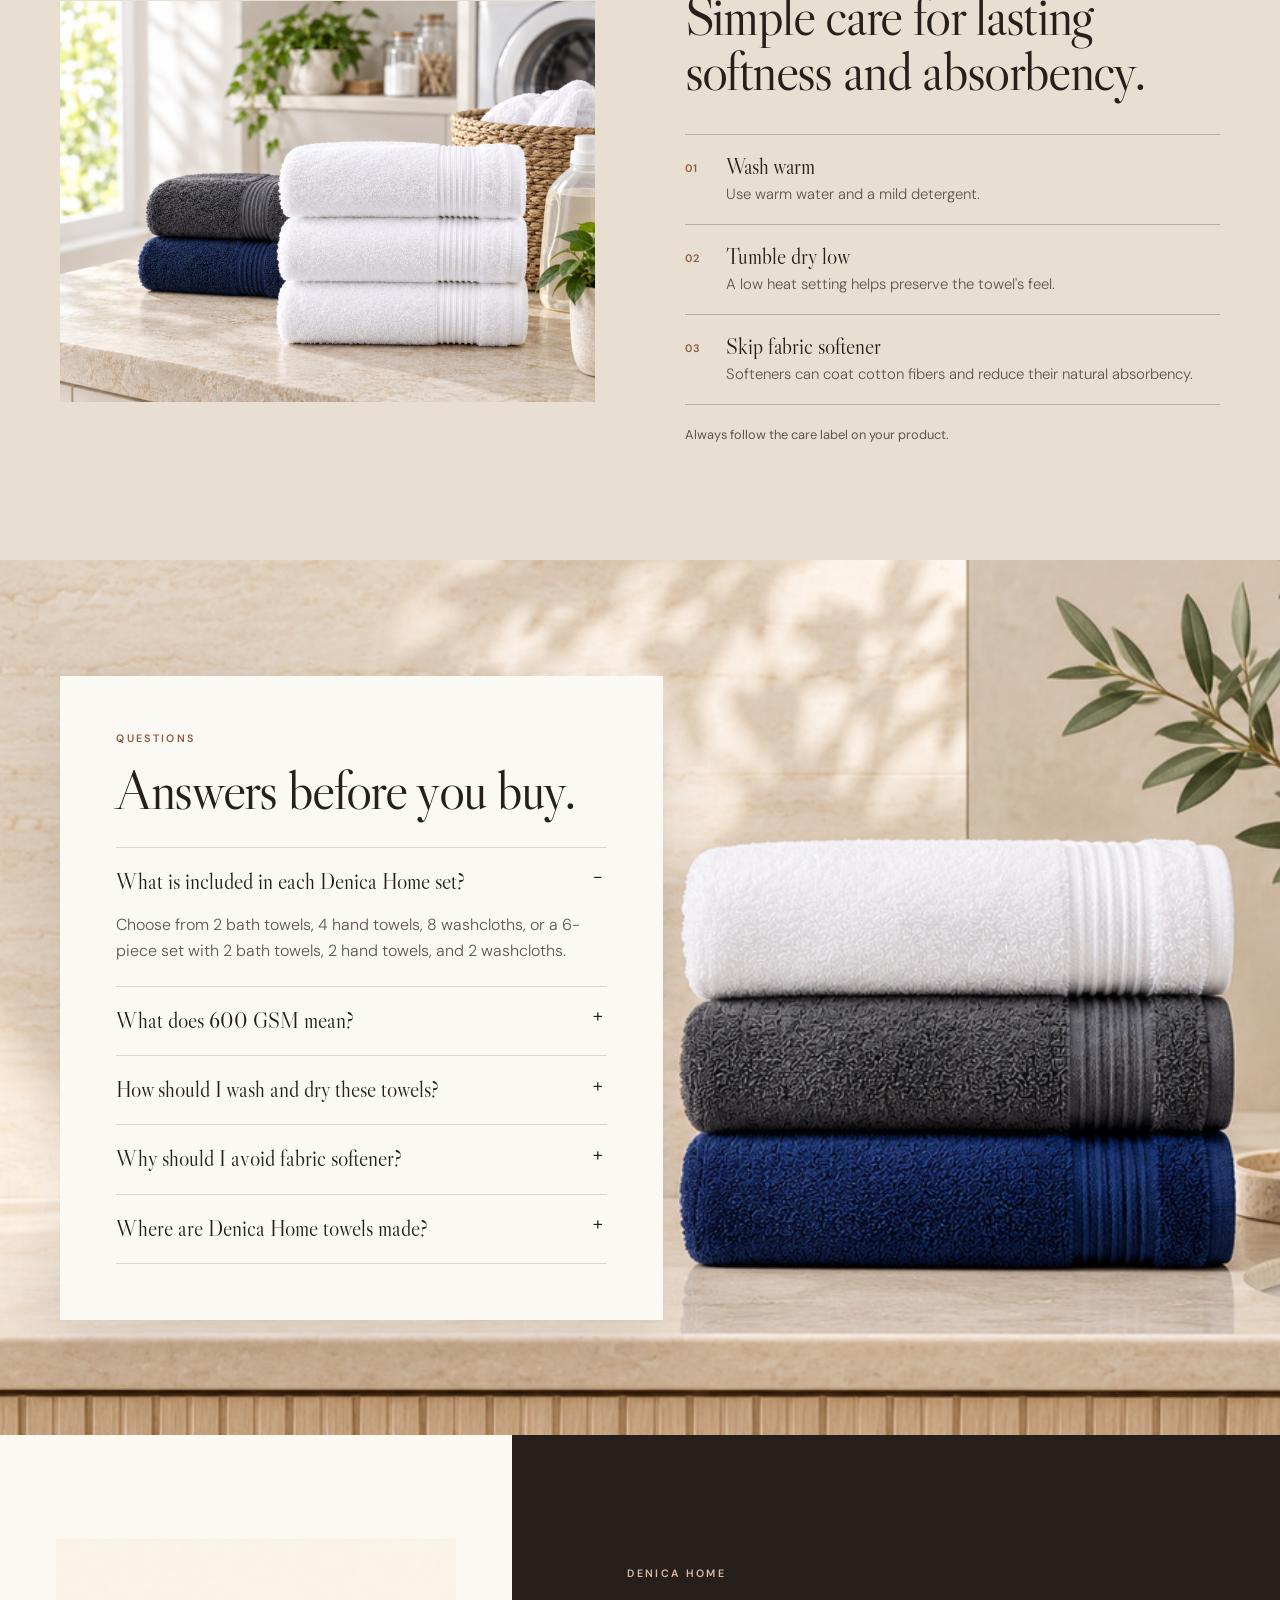
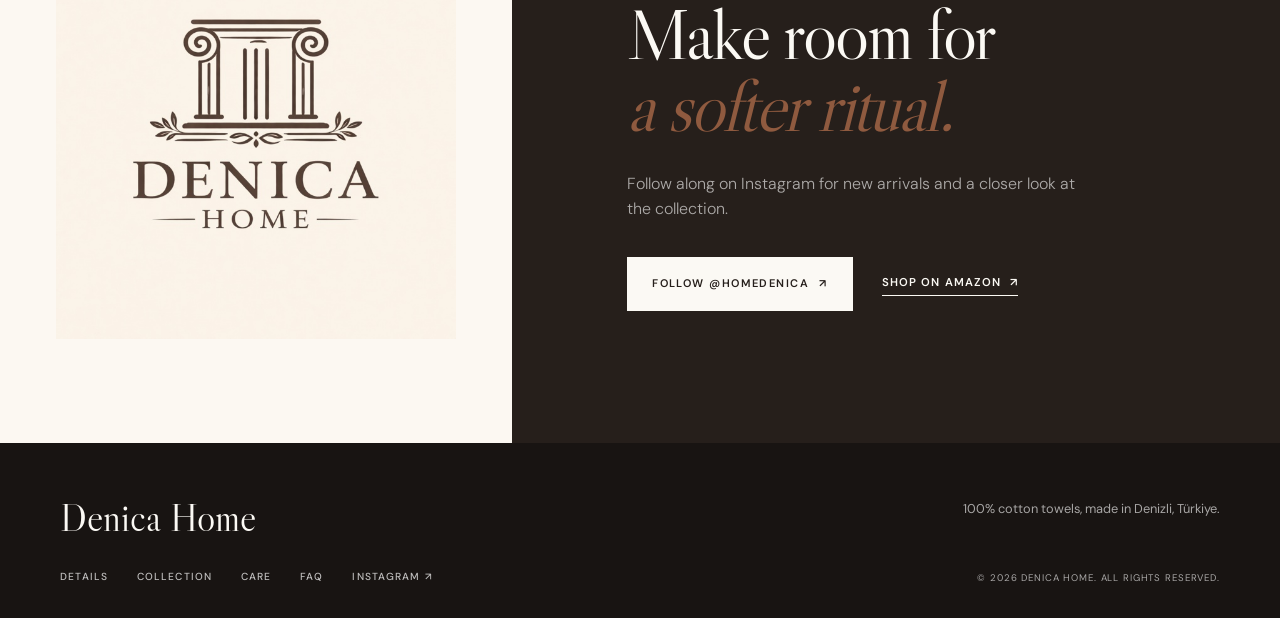
==== commit 32fccf42: "Rebuild site with A+ photography and verified product copy - Replace CSS-drawn towels with the Premi" ====
--- a/index.html
+++ b/index.html
@@ -3,20 +3,31 @@
   <head>
     <meta charset="UTF-8" />
     <meta name="viewport" content="width=device-width, initial-scale=1" />
+    <title>Denica Home | 100% Cotton Turkish Towels, Made in Denizli</title>
     <meta
       name="description"
-      content="Denica Home creates plush 600 GSM bath towels from 100% long-staple Turkish cotton, woven in Denizli, Türkiye."
+      content="Denica Home makes 600 GSM, 100% cotton towels in Denizli, Türkiye. Bath towels, hand towels, washcloths, and 6-piece sets in White, Dark Gray, and Navy."
     />
+    <link rel="canonical" href="https://denicahome.com/" />
     <meta name="theme-color" content="#f4f0e8" />
+    <link rel="icon" type="image/png" href="favicon.png" />
+    <link rel="apple-touch-icon" href="apple-touch-icon.png" />
     <meta property="og:type" content="website" />
+    <meta property="og:site_name" content="Denica Home" />
     <meta property="og:title" content="Denica Home | Turkish Cotton Towels" />
     <meta
       property="og:description"
-      content="Everyday comfort, woven with intention in Denizli, Türkiye."
+      content="Resort-inspired comfort for every day: 600 GSM, 100% cotton towels made in Denizli, Türkiye."
     />
     <meta property="og:url" content="https://denicahome.com/" />
-    <meta property="og:image" content="https://denicahome.com/logo.png" />
-    <title>Denica Home | Turkish Cotton Towels</title>
+    <meta property="og:image" content="https://denicahome.com/assets/images/hero-desktop.jpg" />
+    <meta property="og:image:width" content="1464" />
+    <meta property="og:image:height" content="600" />
+    <meta
+      property="og:image:alt"
+      content="White, dark gray, and navy Denica Home cotton towels arranged in a bright modern bathroom."
+    />
+    <meta name="twitter:card" content="summary_large_image" />
     <link rel="preconnect" href="https://fonts.googleapis.com" />
     <link rel="preconnect" href="https://fonts.gstatic.com" crossorigin />
     <link
@@ -32,17 +43,13 @@
         "@type": "Organization",
         "name": "Denica Home",
         "url": "https://denicahome.com/",
-        "logo": "https://denicahome.com/logo.png",
+        "logo": "https://denicahome.com/assets/images/logo.jpg",
         "sameAs": ["https://www.instagram.com/homedenica"]
       }
     </script>
   </head>
   <body>
     <a class="skip-link" href="#main">Skip to content</a>
-
-    <div class="announcement" role="note">
-      <p>Woven in Denizli, Türkiye <span aria-hidden="true">·</span> 100% Turkish cotton</p>
-    </div>
 
     <header class="site-header" data-header>
       <div class="nav-shell">
@@ -62,16 +69,17 @@
           <span></span>
         </button>
         <nav class="site-nav" id="site-nav" aria-label="Primary navigation" data-nav>
+          <a href="#details">Details</a>
           <a href="#collection">Collection</a>
-          <a href="#craft">Our craft</a>
-          <a href="#details">Details</a>
+          <a href="#compare">Compare</a>
           <a href="#care">Care</a>
+          <a href="#faq">FAQ</a>
         </nav>
         <a
           class="nav-link-external"
           href="https://www.instagram.com/homedenica"
           target="_blank"
-          rel="noreferrer"
+          rel="noopener"
         >
           Instagram <span aria-hidden="true">↗</span>
         </a>
@@ -79,277 +87,516 @@
     </header>
 
     <main id="main">
+      <!-- Module 1: hero -->
       <section class="hero" id="top">
-        <div class="hero-copy reveal">
-          <p class="kicker">The Turkish towel, considered</p>
-          <h1>Comfort that<br /><em>lives beautifully.</em></h1>
+        <picture class="hero-media">
+          <source
+            media="(max-width: 760px)"
+            srcset="assets/images/hero-mobile.jpg"
+            width="600"
+            height="450"
+          />
+          <img
+            src="assets/images/hero-desktop.jpg"
+            width="1464"
+            height="600"
+            alt="White, dark gray, and navy Denica Home cotton towels arranged in a bright modern bathroom."
+            fetchpriority="high"
+          />
+        </picture>
+        <div class="hero-copy">
+          <p class="kicker">Denica Home Turkish Towels</p>
+          <h1>Resort-inspired comfort for <em>every day.</em></h1>
           <p class="hero-intro">
-            Plush, enduring towels woven from long-staple Turkish cotton. A quiet luxury made for
-            every day—and designed to feel even better over time.
+            Made from 100% cotton in Denizli, Türkiye, our 600 GSM towels bring plush softness,
+            reliable absorbency, and refined style to everyday bath routines.
           </p>
           <div class="hero-actions">
             <a class="button button-dark" href="#collection">Explore the collection</a>
-            <a class="text-link" href="#craft">Discover our story <span aria-hidden="true">↓</span></a>
-          </div>
-          <dl class="hero-facts" aria-label="Product highlights">
+            <a
+              class="text-link"
+              href="https://www.amazon.com/dp/B0H2NB3DXV"
+              target="_blank"
+              rel="noopener"
+            >
+              Shop on Amazon <span aria-hidden="true">↗</span>
+            </a>
+          </div>
+        </div>
+      </section>
+
+      <section class="facts" aria-label="Product highlights">
+        <dl class="container facts-list">
+          <div><dt>100%</dt><dd>Cotton</dd></div>
+          <div><dt>600</dt><dd>GSM weight</dd></div>
+          <div><dt>Denizli</dt><dd>Made in Türkiye</dd></div>
+          <div><dt>3 colors</dt><dd>White · Dark Gray · Navy</dd></div>
+        </dl>
+      </section>
+
+      <!-- Module 2: four details -->
+      <section class="section details" id="details">
+        <div class="container">
+          <div class="section-head reveal">
             <div>
-              <dt>600</dt>
-              <dd>GSM weight</dd>
+              <p class="kicker">Why Denica Home</p>
+              <h2>Thoughtful details, woven for everyday comfort.</h2>
             </div>
+            <p>
+              Every towel in the collection shares the same 100% cotton, 600 GSM construction and
+              parallel woven border, made in Denizli, Türkiye.
+            </p>
+          </div>
+
+          <ul class="feature-grid">
+            <li class="feature-card reveal">
+              <img
+                src="assets/images/detail-cotton.jpg"
+                width="600"
+                height="450"
+                loading="lazy"
+                alt="Close-up of dense dark gray cotton terry loops."
+              />
+              <h3>100% Cotton</h3>
+              <p>
+                Soft cotton loops feel gentle against skin and help absorb moisture after bathing,
+                showering, or washing up.
+              </p>
+            </li>
+            <li class="feature-card reveal">
+              <img
+                src="assets/images/detail-gsm.jpg"
+                width="600"
+                height="450"
+                loading="lazy"
+                alt="Folded navy Denica Home towel showing its plush thickness."
+              />
+              <h3>600 GSM Comfort</h3>
+              <p>A substantial, plush feel balanced for practical drying and regular household use.</p>
+            </li>
+            <li class="feature-card reveal">
+              <img
+                src="assets/images/detail-denizli.jpg"
+                width="600"
+                height="450"
+                loading="lazy"
+                alt="Stack of white, dark gray, and navy Denica Home towels on a stone ledge."
+              />
+              <h3>Made in Denizli</h3>
+              <p>Made in Denizli, Türkiye with careful attention to material, texture, and finishing.</p>
+            </li>
+            <li class="feature-card reveal">
+              <img
+                src="assets/images/detail-border.jpg"
+                width="600"
+                height="450"
+                loading="lazy"
+                alt="Corner of a dark gray towel showing the woven border and finished edge."
+              />
+              <h3>Refined Border</h3>
+              <p>Parallel woven bands add a clean, timeless finish to every size in the collection.</p>
+            </li>
+          </ul>
+        </div>
+      </section>
+
+      <!-- Module 3: hotspots -->
+      <section class="section closeup" id="closeup" aria-labelledby="closeup-title">
+        <div class="container">
+          <div class="section-head reveal">
             <div>
-              <dt>100%</dt>
-              <dd>Turkish cotton</dd>
+              <p class="kicker">Up close</p>
+              <h2 id="closeup-title">A closer look at every towel.</h2>
             </div>
+            <p>The details you would notice in person: the loops, the weight, the border, and the finish.</p>
+          </div>
+
+          <figure class="closeup-figure reveal">
+            <picture>
+              <source
+                media="(max-width: 760px)"
+                srcset="assets/images/closeup-mobile.jpg"
+                width="600"
+                height="450"
+              />
+              <img
+                src="assets/images/closeup-desktop.jpg"
+                width="1464"
+                height="600"
+                loading="lazy"
+                alt="Close-up of a Denica Home 600 GSM cotton towel showing loops, woven border, and finished edge."
+              />
+            </picture>
+            <span class="pin" data-hotspot="1" style="--x: 38%; --y: 28%; --mx: 62%; --my: 22%" aria-hidden="true">1</span>
+            <span class="pin" data-hotspot="2" style="--x: 18%; --y: 46%; --mx: 28%; --my: 42%" aria-hidden="true">2</span>
+            <span class="pin" data-hotspot="3" style="--x: 76%; --y: 58%; --mx: 70%; --my: 66%" aria-hidden="true">3</span>
+            <span class="pin" data-hotspot="4" style="--x: 87%; --y: 70%; --mx: 14%; --my: 63%" aria-hidden="true">4</span>
+          </figure>
+
+          <ol class="closeup-list">
+            <li data-hotspot="1">
+              <span class="closeup-num" aria-hidden="true">1</span>
+              <div>
+                <h3>Plush Cotton Loops</h3>
+                <p>Dense cotton loops create a soft hand feel and help absorb moisture efficiently.</p>
+              </div>
+            </li>
+            <li data-hotspot="2">
+              <span class="closeup-num" aria-hidden="true">2</span>
+              <div>
+                <h3>600 GSM Construction</h3>
+                <p>A substantial fabric weight designed to feel plush while remaining practical for regular use.</p>
+              </div>
+            </li>
+            <li data-hotspot="3">
+              <span class="closeup-num" aria-hidden="true">3</span>
+              <div>
+                <h3>Woven Border Detail</h3>
+                <p>Parallel woven bands give each towel a clean, refined finish.</p>
+              </div>
+            </li>
+            <li data-hotspot="4">
+              <span class="closeup-num" aria-hidden="true">4</span>
+              <div>
+                <h3>Neatly Finished Edges</h3>
+                <p>Carefully finished edges support a polished appearance through regular care.</p>
+              </div>
+            </li>
+          </ol>
+        </div>
+      </section>
+
+      <!-- Module 4: collection carousel -->
+      <section class="section collection" id="collection">
+        <div class="container">
+          <div class="section-head reveal">
             <div>
-              <dt>Denizli</dt>
-              <dd>Made in Türkiye</dd>
+              <p class="kicker">The collection</p>
+              <h2>Three sizes and a complete set.</h2>
             </div>
-          </dl>
-        </div>
-
-        <div class="hero-visual reveal" aria-label="Denica Home towel collection">
-          <div class="hero-orbit orbit-one" aria-hidden="true"></div>
-          <div class="hero-orbit orbit-two" aria-hidden="true"></div>
-          <div class="towel-stage" aria-hidden="true">
-            <div class="folded-towel towel-charcoal"><span class="woven-band"></span></div>
-            <div class="folded-towel towel-navy"><span class="woven-band"></span></div>
-            <div class="folded-towel towel-ivory"><span class="woven-band"></span></div>
-          </div>
-          <div class="material-note">
-            <span class="material-note-line" aria-hidden="true"></span>
-            <p><strong>Long-staple cotton</strong><br />Softness you can feel</p>
-          </div>
-          <div class="hero-seal" aria-hidden="true"><span>600</span><small>GSM</small></div>
-        </div>
-
-        <div class="scroll-cue" aria-hidden="true"><span></span>Scroll to discover</div>
-      </section>
-
-      <section class="intro-section section-pad" id="craft">
-        <div class="section-number reveal" aria-hidden="true">01</div>
-        <div class="intro-heading reveal">
-          <p class="kicker">Our point of view</p>
-          <h2>The everyday<br />deserves intention.</h2>
-        </div>
-        <div class="intro-body reveal">
-          <p class="large-copy">
-            We believe the objects you reach for every day should be the ones made with the most care.
-          </p>
-          <p>
-            Denica Home brings together Denizli's textile heritage and a calm, contemporary point
-            of view. Our towels balance generous weight with everyday performance—soft against the
-            skin, absorbent after every shower, and made to become loftier with every wash.
-          </p>
-        </div>
-      </section>
-
-      <section class="collection-section section-pad" id="collection">
-        <div class="section-heading reveal">
-          <div>
-            <p class="kicker">The essentials</p>
-            <h2>Meet the collection.</h2>
-          </div>
-          <p>
-            One considered towel, three timeless tones. Available individually and in coordinated
-            sets for a beautifully composed bath.
-          </p>
-        </div>
-
-        <div class="product-grid">
-          <article class="product-card reveal" data-product="white">
-            <div class="product-art product-art-white">
-              <p class="product-index">01 / 03</p>
-              <div class="product-towel" aria-hidden="true"><span class="product-band"></span></div>
-              <span class="color-name">Warm White</span>
+            <p>Choose a size, then pick White, Dark Gray, or Navy to open that listing on Amazon.</p>
+          </div>
+
+          <div class="tabs reveal" data-tabs>
+            <div class="tab-list" role="tablist" aria-label="Towel sizes and sets">
+              <button class="tab" type="button" role="tab" id="tab-bath" aria-controls="panel-bath" aria-selected="true">Bath Towels</button>
+              <button class="tab" type="button" role="tab" id="tab-hand" aria-controls="panel-hand" aria-selected="false">Hand Towels</button>
+              <button class="tab" type="button" role="tab" id="tab-wash" aria-controls="panel-wash" aria-selected="false">Washcloths</button>
+              <button class="tab" type="button" role="tab" id="tab-set" aria-controls="panel-set" aria-selected="false">6-Piece Set</button>
             </div>
-            <div class="product-info">
-              <div>
-                <p class="product-category">Essential Collection</p>
-                <h3>Turkish Bath Towel</h3>
-              </div>
-              <span class="swatch swatch-white" aria-label="Warm White"></span>
+
+            <article class="tab-panel" role="tabpanel" id="panel-bath" aria-labelledby="tab-bath">
+              <picture class="panel-media">
+                <source media="(max-width: 760px)" srcset="assets/images/size-bath-mobile.jpg" width="600" height="450" />
+                <img
+                  src="assets/images/size-bath-desktop.jpg"
+                  width="1464"
+                  height="600"
+                  loading="lazy"
+                  alt="Navy bath towel hanging on a towel bar beside a folded bath towel on a stone vanity."
+                />
+              </picture>
+              <div class="panel-copy">
+                <p class="kicker">Generous coverage</p>
+                <h3>27 × 54 in</h3>
+                <p class="panel-meta">68 × 137 cm · Set of 2 bath towels</p>
+                <p class="panel-body">A full-size towel designed for comfortable wrapping after showers and baths.</p>
+                <div class="shop-row">
+                  <p class="shop-label">Shop on Amazon</p>
+                  <ul class="swatch-links">
+                    <li><a class="swatch-link" href="https://www.amazon.com/dp/B0H2NH7V3G" target="_blank" rel="noopener" aria-label="Shop 2 bath towels in White on Amazon"><span class="swatch swatch-white" aria-hidden="true"></span>White</a></li>
+                    <li><a class="swatch-link" href="https://www.amazon.com/dp/B0H2N66Z7J" target="_blank" rel="noopener" aria-label="Shop 2 bath towels in Dark Gray on Amazon"><span class="swatch swatch-gray" aria-hidden="true"></span>Dark Gray</a></li>
+                    <li><a class="swatch-link" href="https://www.amazon.com/dp/B0H2NKH9DL" target="_blank" rel="noopener" aria-label="Shop 2 bath towels in Navy on Amazon"><span class="swatch swatch-navy" aria-hidden="true"></span>Navy</a></li>
+                  </ul>
+                </div>
+              </div>
+            </article>
+
+            <article class="tab-panel" role="tabpanel" id="panel-hand" aria-labelledby="tab-hand">
+              <picture class="panel-media">
+                <source media="(max-width: 760px)" srcset="assets/images/size-hand-mobile.jpg" width="600" height="450" />
+                <img
+                  src="assets/images/size-hand-desktop.jpg"
+                  width="1464"
+                  height="600"
+                  loading="lazy"
+                  alt="Stack of dark gray hand towels beside a draped hand towel on a stone vanity."
+                />
+              </picture>
+              <div class="panel-copy">
+                <p class="kicker">Everyday versatility</p>
+                <h3>16 × 28 in</h3>
+                <p class="panel-meta">40 × 71 cm · Set of 4 hand towels</p>
+                <p class="panel-body">A practical size for sinks, guest bathrooms, and daily hand drying.</p>
+                <div class="shop-row">
+                  <p class="shop-label">Shop on Amazon</p>
+                  <ul class="swatch-links">
+                    <li><a class="swatch-link" href="https://www.amazon.com/dp/B0H2N7D4CH" target="_blank" rel="noopener" aria-label="Shop 4 hand towels in White on Amazon"><span class="swatch swatch-white" aria-hidden="true"></span>White</a></li>
+                    <li><a class="swatch-link" href="https://www.amazon.com/dp/B0H2N9F9ZK" target="_blank" rel="noopener" aria-label="Shop 4 hand towels in Dark Gray on Amazon"><span class="swatch swatch-gray" aria-hidden="true"></span>Dark Gray</a></li>
+                    <li><a class="swatch-link" href="https://www.amazon.com/dp/B0H2NF18XM" target="_blank" rel="noopener" aria-label="Shop 4 hand towels in Navy on Amazon"><span class="swatch swatch-navy" aria-hidden="true"></span>Navy</a></li>
+                  </ul>
+                </div>
+              </div>
+            </article>
+
+            <article class="tab-panel" role="tabpanel" id="panel-wash" aria-labelledby="tab-wash">
+              <picture class="panel-media">
+                <source media="(max-width: 760px)" srcset="assets/images/size-wash-mobile.jpg" width="600" height="450" />
+                <img
+                  src="assets/images/size-wash-desktop.jpg"
+                  width="1464"
+                  height="600"
+                  loading="lazy"
+                  alt="Two stacks of four white washcloths on a marble counter."
+                />
+              </picture>
+              <div class="panel-copy">
+                <p class="kicker">Soft daily essential</p>
+                <h3>13 × 13 in</h3>
+                <p class="panel-meta">33 × 33 cm · Set of 8 washcloths</p>
+                <p class="panel-body">Compact cotton washcloths for face, body, and everyday bathroom routines.</p>
+                <div class="shop-row">
+                  <p class="shop-label">Shop on Amazon</p>
+                  <ul class="swatch-links">
+                    <li><a class="swatch-link" href="https://www.amazon.com/dp/B0H2N8LWCP" target="_blank" rel="noopener" aria-label="Shop 8 washcloths in White on Amazon"><span class="swatch swatch-white" aria-hidden="true"></span>White</a></li>
+                    <li><a class="swatch-link" href="https://www.amazon.com/dp/B0H2NJL583" target="_blank" rel="noopener" aria-label="Shop 8 washcloths in Dark Gray on Amazon"><span class="swatch swatch-gray" aria-hidden="true"></span>Dark Gray</a></li>
+                    <li><a class="swatch-link" href="https://www.amazon.com/dp/B0H2N74WW1" target="_blank" rel="noopener" aria-label="Shop 8 washcloths in Navy on Amazon"><span class="swatch swatch-navy" aria-hidden="true"></span>Navy</a></li>
+                  </ul>
+                </div>
+              </div>
+            </article>
+
+            <article class="tab-panel" role="tabpanel" id="panel-set" aria-labelledby="tab-set">
+              <picture class="panel-media">
+                <source media="(max-width: 760px)" srcset="assets/images/size-set-mobile.jpg" width="600" height="450" />
+                <img
+                  src="assets/images/size-set-desktop.jpg"
+                  width="1464"
+                  height="600"
+                  loading="lazy"
+                  alt="Navy 6-piece towel set with bath towels, hand towels, and washcloths on a stone vanity."
+                />
+              </picture>
+              <div class="panel-copy">
+                <p class="kicker">Coordinated comfort</p>
+                <h3>A complete bath set</h3>
+                <p class="panel-meta">2 bath · 2 hand · 2 washcloths</p>
+                <p class="panel-body">Includes 2 bath towels, 2 hand towels, and 2 washcloths in one color.</p>
+                <div class="shop-row">
+                  <p class="shop-label">Shop on Amazon</p>
+                  <ul class="swatch-links">
+                    <li><a class="swatch-link" href="https://www.amazon.com/dp/B0H2NB3DXV" target="_blank" rel="noopener" aria-label="Shop the 6-piece set in White on Amazon"><span class="swatch swatch-white" aria-hidden="true"></span>White</a></li>
+                    <li><a class="swatch-link" href="https://www.amazon.com/dp/B0H2NH65MD" target="_blank" rel="noopener" aria-label="Shop the 6-piece set in Dark Gray on Amazon"><span class="swatch swatch-gray" aria-hidden="true"></span>Dark Gray</a></li>
+                    <li><a class="swatch-link" href="https://www.amazon.com/dp/B0H2N4HT84" target="_blank" rel="noopener" aria-label="Shop the 6-piece set in Navy on Amazon"><span class="swatch swatch-navy" aria-hidden="true"></span>Navy</a></li>
+                  </ul>
+                </div>
+              </div>
+            </article>
+          </div>
+        </div>
+      </section>
+
+      <!-- Module 6: comparison table -->
+      <section class="section compare" id="compare" aria-labelledby="compare-title">
+        <div class="container">
+          <div class="section-head reveal">
+            <div>
+              <p class="kicker">Compare</p>
+              <h2 id="compare-title">Find the right Denica Home towel set.</h2>
             </div>
-            <ul class="product-specs" aria-label="Warm White bath towel specifications">
-              <li>27 × 54 in</li><li>600 GSM</li><li>100% cotton</li>
-            </ul>
-          </article>
-
-          <article class="product-card reveal" data-product="navy">
-            <div class="product-art product-art-navy">
-              <p class="product-index">02 / 03</p>
-              <div class="product-towel" aria-hidden="true"><span class="product-band"></span></div>
-              <span class="color-name">Deep Navy</span>
+            <p>Every set is 100% cotton at 600 GSM and available in White, Dark Gray, and Navy.</p>
+          </div>
+
+          <div class="table-wrap reveal" role="region" aria-labelledby="compare-title" tabindex="0">
+            <table class="compare-table">
+              <colgroup>
+                <col class="col-feature" />
+                <col span="4" />
+              </colgroup>
+              <thead>
+                <tr>
+                  <th scope="col"><span class="sr-only">Feature</span></th>
+                  <th scope="col">
+                    <img src="assets/images/size-bath-mobile.jpg" width="600" height="450" loading="lazy" alt="" />
+                    2 Bath Towels
+                  </th>
+                  <th scope="col">
+                    <img src="assets/images/size-hand-mobile.jpg" width="600" height="450" loading="lazy" alt="" />
+                    4 Hand Towels
+                  </th>
+                  <th scope="col">
+                    <img src="assets/images/size-set-mobile.jpg" width="600" height="450" loading="lazy" alt="" />
+                    6-Piece Set
+                  </th>
+                  <th scope="col">
+                    <img src="assets/images/size-wash-mobile.jpg" width="600" height="450" loading="lazy" alt="" />
+                    8 Washcloths
+                  </th>
+                </tr>
+              </thead>
+              <tbody>
+                <tr>
+                  <th scope="row">Pieces</th>
+                  <td>2</td><td>4</td><td>6</td><td>8</td>
+                </tr>
+                <tr>
+                  <th scope="row">Includes</th>
+                  <td>2 bath towels</td>
+                  <td>4 hand towels</td>
+                  <td>2 bath towels, 2 hand towels, 2 washcloths</td>
+                  <td>8 washcloths</td>
+                </tr>
+                <tr>
+                  <th scope="row">Size</th>
+                  <td>27 × 54 in<br /><small>68 × 137 cm</small></td>
+                  <td>16 × 28 in<br /><small>40 × 71 cm</small></td>
+                  <td>27 × 54, 16 × 28, and 13 × 13 in</td>
+                  <td>13 × 13 in<br /><small>33 × 33 cm</small></td>
+                </tr>
+                <tr>
+                  <th scope="row">Material</th>
+                  <td>100% cotton</td><td>100% cotton</td><td>100% cotton</td><td>100% cotton</td>
+                </tr>
+                <tr>
+                  <th scope="row">Weight</th>
+                  <td>600 GSM</td><td>600 GSM</td><td>600 GSM</td><td>600 GSM</td>
+                </tr>
+                <tr>
+                  <th scope="row">Colors</th>
+                  <td>White, Dark Gray, Navy</td>
+                  <td>White, Dark Gray, Navy</td>
+                  <td>White, Dark Gray, Navy</td>
+                  <td>White, Dark Gray, Navy</td>
+                </tr>
+              </tbody>
+              <tfoot>
+                <tr>
+                  <th scope="row"><span class="sr-only">Shop</span></th>
+                  <td><a class="text-link" href="https://www.amazon.com/dp/B0H2NH7V3G" target="_blank" rel="noopener" aria-label="View 2 bath towels on Amazon">Amazon <span aria-hidden="true">↗</span></a></td>
+                  <td><a class="text-link" href="https://www.amazon.com/dp/B0H2N7D4CH" target="_blank" rel="noopener" aria-label="View 4 hand towels on Amazon">Amazon <span aria-hidden="true">↗</span></a></td>
+                  <td><a class="text-link" href="https://www.amazon.com/dp/B0H2NB3DXV" target="_blank" rel="noopener" aria-label="View the 6-piece set on Amazon">Amazon <span aria-hidden="true">↗</span></a></td>
+                  <td><a class="text-link" href="https://www.amazon.com/dp/B0H2N8LWCP" target="_blank" rel="noopener" aria-label="View 8 washcloths on Amazon">Amazon <span aria-hidden="true">↗</span></a></td>
+                </tr>
+              </tfoot>
+            </table>
+          </div>
+        </div>
+      </section>
+
+      <!-- Module 5: care -->
+      <section class="section care" id="care">
+        <div class="container care-layout">
+          <div class="care-media reveal">
+            <img
+              src="assets/images/care.jpg"
+              width="800"
+              height="600"
+              loading="lazy"
+              alt="Folded Denica Home cotton towels arranged in a clean linen-care setting."
+            />
+          </div>
+          <div class="care-copy reveal">
+            <p class="kicker">Easy everyday care</p>
+            <h2>Simple care for lasting softness and absorbency.</h2>
+            <ol class="care-steps">
+              <li>
+                <div><strong>Wash warm</strong><span>Use warm water and a mild detergent.</span></div>
+              </li>
+              <li>
+                <div><strong>Tumble dry low</strong><span>A low heat setting helps preserve the towel's feel.</span></div>
+              </li>
+              <li>
+                <div>
+                  <strong>Skip fabric softener</strong>
+                  <span>Softeners can coat cotton fibers and reduce their natural absorbency.</span>
+                </div>
+              </li>
+            </ol>
+            <p class="care-note">Always follow the care label on your product.</p>
+          </div>
+        </div>
+      </section>
+
+      <!-- Module 7: Q&A -->
+      <section class="faq" id="faq" aria-labelledby="faq-title">
+        <picture class="faq-media">
+          <img src="assets/images/faq-background.jpg" width="1464" height="600" loading="lazy" alt="" />
+        </picture>
+        <div class="container">
+          <div class="faq-card reveal">
+            <p class="kicker">Questions</p>
+            <h2 id="faq-title">Answers before you buy.</h2>
+            <div class="accordion">
+              <details open>
+                <summary>What is included in each Denica Home set?</summary>
+                <p>
+                  Choose from 2 bath towels, 4 hand towels, 8 washcloths, or a 6-piece set with 2 bath
+                  towels, 2 hand towels, and 2 washcloths.
+                </p>
+              </details>
+              <details>
+                <summary>What does 600 GSM mean?</summary>
+                <p>
+                  GSM measures fabric weight. At 600 GSM, Denica Home towels have a plush, substantial
+                  feel while remaining practical for regular household use.
+                </p>
+              </details>
+              <details>
+                <summary>How should I wash and dry these towels?</summary>
+                <p>
+                  Wash in warm water with a mild detergent and tumble dry on low. Follow the care label
+                  on the product.
+                </p>
+              </details>
+              <details>
+                <summary>Why should I avoid fabric softener?</summary>
+                <p>
+                  Fabric softeners can coat cotton fibers and reduce their natural absorbency. Use a
+                  mild detergent instead.
+                </p>
+              </details>
+              <details>
+                <summary>Where are Denica Home towels made?</summary>
+                <p>Denica Home towels are made from 100% cotton in Denizli, Türkiye.</p>
+              </details>
             </div>
-            <div class="product-info">
-              <div>
-                <p class="product-category">Essential Collection</p>
-                <h3>Turkish Bath Towel</h3>
-              </div>
-              <span class="swatch swatch-navy" aria-label="Deep Navy"></span>
-            </div>
-            <ul class="product-specs" aria-label="Deep Navy bath towel specifications">
-              <li>27 × 54 in</li><li>600 GSM</li><li>100% cotton</li>
-            </ul>
-          </article>
-
-          <article class="product-card reveal" data-product="charcoal">
-            <div class="product-art product-art-charcoal">
-              <p class="product-index">03 / 03</p>
-              <div class="product-towel" aria-hidden="true"><span class="product-band"></span></div>
-              <span class="color-name">Deep Charcoal</span>
-            </div>
-            <div class="product-info">
-              <div>
-                <p class="product-category">Essential Collection</p>
-                <h3>Turkish Bath Towel</h3>
-              </div>
-              <span class="swatch swatch-charcoal" aria-label="Deep Charcoal"></span>
-            </div>
-            <ul class="product-specs" aria-label="Deep Charcoal bath towel specifications">
-              <li>27 × 54 in</li><li>600 GSM</li><li>100% cotton</li>
-            </ul>
-          </article>
-        </div>
-
-        <div class="sets-banner reveal">
-          <div class="sets-copy">
-            <p class="kicker">Build your linen closet</p>
-            <h3>Made to belong together.</h3>
-            <p>Choose the set that fits your home. Each one is coordinated in color, hand-feel, and finish.</p>
-          </div>
-          <div class="set-options" aria-label="Available set sizes">
-            <div><strong>2</strong><span>Piece set</span></div>
-            <div><strong>4</strong><span>Piece set</span></div>
-            <div><strong>6</strong><span>Piece set</span></div>
-            <div><strong>8</strong><span>Piece set</span></div>
-          </div>
-        </div>
-      </section>
-
-      <section class="origin-section" aria-labelledby="origin-title">
-        <div class="origin-visual" aria-hidden="true">
-          <div class="loom-lines"></div>
-          <div class="origin-mark">
-            <span>Made in</span><strong>Denizli</strong><span>Türkiye</span>
-          </div>
-        </div>
-        <div class="origin-copy section-pad reveal">
-          <p class="kicker">Rooted in place</p>
-          <h2 id="origin-title">Woven where cotton is a craft.</h2>
-          <p>
-            Denizli has shaped the art of towel-making for generations. It is here—among makers
-            who understand fiber, finish, and feel—that every Denica Home towel begins.
-          </p>
-          <p>
-            Long-staple cotton creates smoother, stronger yarns with fewer loose fibers. The result
-            is less linting, lasting softness, and a towel designed to keep its beautiful hand.
-          </p>
-          <a class="text-link text-link-light" href="#details">See what makes it different <span aria-hidden="true">↓</span></a>
-        </div>
-      </section>
-
-      <section class="detail-section section-pad" id="details">
-        <div class="section-number reveal" aria-hidden="true">02</div>
-        <div class="detail-intro reveal">
-          <p class="kicker">The Denica difference</p>
-          <h2>Luxury you can<br />live with.</h2>
-        </div>
-        <div class="detail-grid">
-          <article class="detail-card reveal">
-            <span class="detail-icon" aria-hidden="true">01</span>
-            <h3>Generously plush</h3>
-            <p>A substantial 600 GSM weight creates a dense, comforting feel without compromising everyday ease.</p>
-          </article>
-          <article class="detail-card reveal">
-            <span class="detail-icon" aria-hidden="true">02</span>
-            <h3>Naturally absorbent</h3>
-            <p>Pure cotton draws in moisture quickly while remaining gentle against even sensitive skin.</p>
-          </article>
-          <article class="detail-card reveal">
-            <span class="detail-icon" aria-hidden="true">03</span>
-            <h3>Softer over time</h3>
-            <p>Long-staple fibers bloom through washing, helping your towel become softer and loftier with use.</p>
-          </article>
-          <article class="detail-card reveal">
-            <span class="detail-icon" aria-hidden="true">04</span>
-            <h3>A considered finish</h3>
-            <p>A single wide woven border brings a quiet, tailored signature to the collection.</p>
-          </article>
-        </div>
-      </section>
-
-      <section class="spec-section section-pad">
-        <div class="spec-visual reveal" aria-hidden="true">
-          <div class="open-towel"><span class="open-towel-band"></span></div>
-          <div class="measure measure-width"><span>27 in</span></div>
-          <div class="measure measure-height"><span>54 in</span></div>
-        </div>
-        <div class="spec-copy reveal">
-          <p class="kicker">Perfectly proportioned</p>
-          <h2>A bath essential, thoughtfully sized.</h2>
-          <p>
-            Our 27 × 54 inch bath towel offers comfortable coverage while folding neatly into your
-            everyday routine. A single decorative border gives one edge a refined finish; the
-            opposite edge remains beautifully simple.
-          </p>
-          <dl class="spec-list">
-            <div><dt>Material</dt><dd>100% Turkish cotton</dd></div>
-            <div><dt>Weight</dt><dd>600 GSM</dd></div>
-            <div><dt>Size</dt><dd>27 × 54 inches</dd></div>
-            <div><dt>Origin</dt><dd>Denizli, Türkiye</dd></div>
-          </dl>
-        </div>
-      </section>
-
-      <section class="care-section section-pad" id="care">
-        <div class="care-heading reveal">
-          <p class="kicker">Care, made simple</p>
-          <h2>Beautiful from the first wash onward.</h2>
-        </div>
-        <div class="care-list reveal">
-          <details open>
-            <summary><span>01</span> Before first use</summary>
-            <p>Wash your towels separately before use to awaken the cotton fibers and encourage absorbency.</p>
-          </details>
-          <details>
-            <summary><span>02</span> Wash</summary>
-            <p>Machine wash warm with like colors. Use a gentle detergent and avoid fabric softener, which can coat natural fibers.</p>
-          </details>
-          <details>
-            <summary><span>03</span> Dry</summary>
-            <p>Tumble dry on a low setting. Remove promptly and shake the towel out to restore its natural loft.</p>
-          </details>
+          </div>
         </div>
       </section>
 
       <section class="closing-section">
-        <div class="closing-logo reveal"><img src="logo.png" alt="Denica Home" /></div>
+        <div class="closing-logo">
+          <img src="assets/images/logo.jpg" width="640" height="640" loading="lazy" alt="Denica Home" />
+        </div>
         <div class="closing-copy reveal">
-          <p class="kicker">Comfort, considered</p>
+          <p class="kicker">Denica Home</p>
           <h2>Make room for<br /><em>a softer ritual.</em></h2>
-          <p>Follow along for collection launches, color stories, and a closer look at how Denica Home is made.</p>
-          <a
-            class="button button-light"
-            href="https://www.instagram.com/homedenica"
-            target="_blank"
-            rel="noreferrer"
-          >
-            Follow @homedenica <span aria-hidden="true">↗</span>
-          </a>
+          <p>Follow along on Instagram for new arrivals and a closer look at the collection.</p>
+          <div class="closing-actions">
+            <a class="button button-light" href="https://www.instagram.com/homedenica" target="_blank" rel="noopener">
+              Follow @homedenica <span aria-hidden="true">↗</span>
+            </a>
+            <a class="text-link text-link-light" href="https://www.amazon.com/dp/B0H2NB3DXV" target="_blank" rel="noopener">
+              Shop on Amazon <span aria-hidden="true">↗</span>
+            </a>
+          </div>
         </div>
       </section>
     </main>
 
     <footer class="site-footer">
-      <a class="footer-wordmark" href="#top">Denica Home</a>
-      <p>Turkish cotton essentials, woven in Denizli.</p>
-      <div class="footer-links">
-        <a href="#collection">Collection</a>
-        <a href="#craft">Our craft</a>
-        <a href="#care">Care</a>
-        <a href="https://www.instagram.com/homedenica" target="_blank" rel="noreferrer">Instagram ↗</a>
+      <div class="container footer-inner">
+        <a class="footer-wordmark" href="#top">Denica Home</a>
+        <p>100% cotton towels, made in Denizli, Türkiye.</p>
+        <div class="footer-links">
+          <a href="#details">Details</a>
+          <a href="#collection">Collection</a>
+          <a href="#care">Care</a>
+          <a href="#faq">FAQ</a>
+          <a href="https://www.instagram.com/homedenica" target="_blank" rel="noopener">Instagram ↗</a>
+        </div>
+        <p class="copyright">© <span data-year>2026</span> Denica Home. All rights reserved.</p>
       </div>
-      <p class="copyright">© <span data-year>2026</span> Denica Home. All rights reserved.</p>
     </footer>
   </body>
 </html>
--- a/styles.css
+++ b/styles.css
@@ -3,22 +3,24 @@
   --ink-soft: #5f554e;
   --ivory: #f4f0e8;
   --paper: #fbf9f4;
-  --sand: #ded2c1;
-  --clay: #aa7255;
+  --sand: #e8dfd2;
+  --clay: #8f5a3f;
+  --clay-light: #dcbca6;
   --navy: #17293a;
-  --charcoal: #484743;
-  --line: rgba(38, 31, 27, 0.18);
+  --line: rgba(38, 31, 27, 0.16);
+  --line-light: rgba(255, 255, 255, 0.18);
   --serif: "Libre Caslon Display", Georgia, serif;
   --sans: "DM Sans", Arial, sans-serif;
   --max: 1440px;
-  --pad: clamp(1.35rem, 4.7vw, 5.5rem);
+  --pad: clamp(1.25rem, 4.7vw, 5.5rem);
+  --section-space: clamp(4.5rem, 9vw, 8.5rem);
 }
 
 *, *::before, *::after { box-sizing: border-box; }
 
 html {
   scroll-behavior: smooth;
-  scroll-padding-top: 7.5rem;
+  scroll-padding-top: 5.5rem;
 }
 
 body {
@@ -34,11 +36,13 @@
 }
 
 body.menu-open { overflow: hidden; }
-img { display: block; max-width: 100%; }
+img { display: block; max-width: 100%; height: auto; }
+picture { display: block; }
 a { color: inherit; }
-button, input, textarea, select { font: inherit; }
+button { font: inherit; }
 button, a { -webkit-tap-highlight-color: transparent; }
 ::selection { background: var(--ink); color: var(--paper); }
+:focus-visible { outline: 2px solid var(--clay); outline-offset: 3px; }
 
 .sr-only {
   position: absolute;
@@ -66,53 +70,90 @@
 
 .skip-link:focus { transform: translateY(0); }
 
-.announcement {
-  min-height: 2rem;
-  display: grid;
-  place-items: center;
-  padding: 0.45rem var(--pad);
-  background: var(--ink);
-  color: rgba(255, 255, 255, 0.8);
-  text-align: center;
-}
-
-.announcement p {
-  margin: 0;
-  font-size: 0.63rem;
-  font-weight: 500;
-  letter-spacing: 0.16em;
-  text-transform: uppercase;
-}
-
-.announcement span { margin: 0 0.55rem; color: var(--clay); }
+.container { width: min(100%, var(--max)); margin-inline: auto; padding-inline: var(--pad); }
+.section { padding-block: var(--section-space); }
+
+/* Type */
+
+h1, h2, h3 { margin: 0; font-family: var(--serif); font-weight: 400; text-wrap: balance; }
+h1, h2 { letter-spacing: -0.03em; line-height: 1; }
+h1 { font-size: clamp(2.75rem, 4.6vw, 5.4rem); }
+h2 { font-size: clamp(2.3rem, 4.3vw, 4.3rem); }
+h1 em, h2 em { color: var(--clay); font-weight: 400; }
+p { text-wrap: pretty; }
+
+.kicker {
+  margin: 0 0 1.1rem;
+  color: var(--clay);
+  font-size: 0.67rem;
+  font-weight: 600;
+  letter-spacing: 0.22em;
+  line-height: 1.3;
+  text-transform: uppercase;
+}
+
+.button {
+  min-height: 3.4rem;
+  padding: 0.95rem 1.5rem;
+  display: inline-flex;
+  align-items: center;
+  justify-content: center;
+  gap: 0.65rem;
+  border: 1px solid transparent;
+  font-size: 0.69rem;
+  font-weight: 600;
+  letter-spacing: 0.13em;
+  text-decoration: none;
+  text-transform: uppercase;
+  transition: transform 180ms ease, background 180ms ease, color 180ms ease;
+}
+
+.button:hover, .button:focus-visible { transform: translateY(-2px); }
+.button-dark { background: var(--ink); color: var(--paper); }
+.button-dark:hover, .button-dark:focus-visible { background: var(--clay); }
+.button-light { background: var(--paper); color: var(--ink); }
+.button-light:hover, .button-light:focus-visible { background: var(--sand); }
+
+.text-link {
+  display: inline-flex;
+  align-items: center;
+  gap: 0.5rem;
+  border-bottom: 1px solid currentColor;
+  font-size: 0.71rem;
+  font-weight: 600;
+  letter-spacing: 0.1em;
+  line-height: 2;
+  text-decoration: none;
+  text-transform: uppercase;
+  white-space: nowrap;
+}
+
+.text-link span { transition: transform 180ms ease; }
+.text-link:hover span { transform: translate(2px, -2px); }
+.text-link-light { color: var(--paper); }
+
+/* Header */
 
 .site-header {
-  position: absolute;
-  top: 2rem;
-  left: 0;
+  position: sticky;
+  top: 0;
   z-index: 100;
-  width: 100%;
+  background: var(--ivory);
   border-bottom: 1px solid var(--line);
-  transition: background 220ms ease, box-shadow 220ms ease;
-}
-
-.site-header.is-sticky {
-  position: fixed;
-  top: 0;
-  background: rgba(244, 240, 232, 0.94);
-  box-shadow: 0 14px 35px rgba(38, 31, 27, 0.07);
-  -webkit-backdrop-filter: blur(14px);
-  backdrop-filter: blur(14px);
-}
+  transition: box-shadow 220ms ease;
+}
+
+.site-header.is-sticky { box-shadow: 0 12px 30px rgba(38, 31, 27, 0.07); }
 
 .nav-shell {
   width: min(100%, var(--max));
-  min-height: 5.4rem;
+  min-height: 4.75rem;
   margin: 0 auto;
   padding: 0 var(--pad);
   display: grid;
   grid-template-columns: 1fr auto 1fr;
   align-items: center;
+  gap: 1rem;
 }
 
 .wordmark {
@@ -124,21 +165,10 @@
   text-transform: uppercase;
 }
 
-.wordmark span {
-  font-family: var(--serif);
-  font-size: 1.4rem;
-  letter-spacing: 0.12em;
-}
-
-.wordmark small {
-  margin-top: 0.42rem;
-  padding-left: 0.17rem;
-  font-size: 0.52rem;
-  font-weight: 500;
-  letter-spacing: 0.58em;
-}
-
-.site-nav { display: flex; align-items: center; gap: clamp(1.35rem, 3vw, 3rem); }
+.wordmark span { font-family: var(--serif); font-size: 1.4rem; letter-spacing: 0.12em; }
+.wordmark small { margin-top: 0.42rem; padding-left: 0.17rem; font-size: 0.52rem; font-weight: 500; letter-spacing: 0.58em; }
+
+.site-nav { display: flex; align-items: center; gap: clamp(1.2rem, 2.6vw, 2.6rem); }
 
 .site-nav a, .nav-link-external {
   position: relative;
@@ -172,459 +202,377 @@
 .nav-link-external span { margin-left: 0.3rem; }
 .menu-toggle { display: none; }
 
-.hero {
-  position: relative;
+/* Hero (module 1) */
+
+.hero { position: relative; }
+.hero-media img { width: 100%; aspect-ratio: 1464 / 600; object-fit: cover; }
+
+.hero-copy {
   width: min(100%, var(--max));
-  min-height: max(48rem, 100svh);
   margin: 0 auto;
-  padding: clamp(9.5rem, 15vh, 12.5rem) var(--pad) clamp(4.5rem, 9vh, 7rem);
+  padding: clamp(2.5rem, 6vw, 4rem) var(--pad) clamp(3rem, 7vw, 4.5rem);
+}
+
+.hero-copy h1 { max-width: 13ch; }
+
+.hero-intro {
+  max-width: 34rem;
+  margin: 1.5rem 0 0;
+  color: var(--ink-soft);
+  font-size: clamp(1rem, 1.2vw, 1.12rem);
+  font-weight: 300;
+  line-height: 1.7;
+}
+
+.hero-actions { margin-top: 2rem; display: flex; flex-wrap: wrap; align-items: center; gap: 1.25rem 1.8rem; }
+
+.facts { border-top: 1px solid var(--line); border-bottom: 1px solid var(--line); }
+.facts-list { margin-block: 0; display: grid; grid-template-columns: repeat(4, minmax(0, 1fr)); }
+.facts-list div { padding: 1.5rem 1rem 1.5rem 0; }
+.facts-list div + div { padding-left: clamp(1rem, 2.5vw, 2rem); border-left: 1px solid var(--line); }
+.facts-list dt { font-family: var(--serif); font-size: clamp(1.35rem, 2.2vw, 1.9rem); line-height: 1.15; }
+.facts-list dd { margin: 0.2rem 0 0; color: var(--ink-soft); font-size: 0.66rem; font-weight: 500; letter-spacing: 0.08em; text-transform: uppercase; }
+
+/* Section heading */
+
+.section-head {
+  margin-bottom: clamp(2.5rem, 5vw, 4.5rem);
   display: grid;
-  grid-template-columns: minmax(0, 0.9fr) minmax(24rem, 1.1fr);
-  align-items: center;
-  gap: clamp(2rem, 5vw, 6rem);
-}
-
-.hero::before {
+  grid-template-columns: minmax(0, 1fr) minmax(0, 26rem);
+  align-items: end;
+  gap: 1.5rem 4rem;
+}
+
+.section-head h2 { max-width: 17ch; }
+.section-head > p { margin: 0 0 0.35rem; color: var(--ink-soft); font-weight: 300; }
+
+/* Details (module 2) */
+
+.details { background: var(--paper); }
+
+.feature-grid {
+  margin: 0;
+  padding: 0;
+  display: grid;
+  grid-template-columns: repeat(4, minmax(0, 1fr));
+  gap: clamp(1.25rem, 2vw, 1.75rem);
+  list-style: none;
+}
+
+.feature-card img { width: 100%; aspect-ratio: 4 / 3; object-fit: cover; }
+.feature-card h3 { margin: 1.3rem 0 0.5rem; font-size: clamp(1.35rem, 1.8vw, 1.7rem); line-height: 1.15; }
+.feature-card p { margin: 0; color: var(--ink-soft); font-size: 0.93rem; font-weight: 300; line-height: 1.65; }
+
+/* Close-up hotspots (module 3) */
+
+.closeup { background: var(--navy); color: var(--paper); }
+.closeup .kicker { color: var(--clay-light); }
+.closeup .section-head > p { color: rgba(255, 255, 255, 0.68); }
+
+.closeup-figure { position: relative; margin: 0; }
+.closeup-figure img { width: 100%; aspect-ratio: 1464 / 600; object-fit: cover; }
+
+.pin {
+  position: absolute;
+  top: var(--y);
+  left: var(--x);
+  width: 2.4rem;
+  height: 2.4rem;
+  display: grid;
+  place-items: center;
+  transform: translate(-50%, -50%);
+  border-radius: 50%;
+  background: var(--paper);
+  color: var(--ink);
+  font-size: 0.78rem;
+  font-weight: 600;
+  box-shadow: 0 6px 18px rgba(0, 0, 0, 0.28);
+  transition: transform 200ms ease, background 200ms ease, color 200ms ease;
+}
+
+.pin::before {
   content: "";
   position: absolute;
-  inset: 0 auto 0 56%;
-  z-index: -2;
-  width: 50vw;
-  max-width: 740px;
-  background: #e9e1d6;
-}
-
-.hero-copy { position: relative; z-index: 2; max-width: 41rem; }
-
-.kicker {
-  margin: 0 0 1.3rem;
-  color: var(--clay);
-  font-size: 0.67rem;
-  font-weight: 600;
-  letter-spacing: 0.22em;
-  line-height: 1.3;
-  text-transform: uppercase;
-}
-
-h1, h2, h3, p { text-wrap: pretty; }
-
-h1, h2 {
-  margin: 0;
-  font-family: var(--serif);
-  font-weight: 400;
-  letter-spacing: -0.035em;
-  line-height: 0.98;
-}
-
-h1 { max-width: 11ch; font-size: clamp(3.6rem, 6.8vw, 7.25rem); }
-h1 em, h2 em { color: var(--clay); font-weight: 400; }
-h2 { font-size: clamp(2.8rem, 5.4vw, 5.9rem); }
-
-.hero-intro {
-  max-width: 34rem;
-  margin: clamp(1.8rem, 4vh, 3rem) 0 0;
-  color: var(--ink-soft);
-  font-size: clamp(1rem, 1.25vw, 1.16rem);
-  font-weight: 300;
-  line-height: 1.75;
-}
-
-.hero-actions { margin-top: 2.1rem; display: flex; align-items: center; gap: 1.8rem; }
-
-.button {
-  min-height: 3.5rem;
-  padding: 0.95rem 1.5rem;
+  inset: -0.45rem;
+  border: 1px solid rgba(251, 249, 244, 0.8);
+  border-radius: 50%;
+  animation: pin-pulse 2.6s ease-out infinite;
+}
+
+@keyframes pin-pulse {
+  0% { transform: scale(0.7); opacity: 1; }
+  80%, 100% { transform: scale(1.35); opacity: 0; }
+}
+
+.pin.is-active { background: var(--clay); color: var(--paper); transform: translate(-50%, -50%) scale(1.12); }
+
+.closeup-list {
+  margin: clamp(2rem, 4vw, 3rem) 0 0;
+  padding: 0;
+  display: grid;
+  grid-template-columns: repeat(4, minmax(0, 1fr));
+  gap: 1.5rem clamp(1rem, 2vw, 1.75rem);
+  list-style: none;
+}
+
+.closeup-list li { padding-top: 1.4rem; display: grid; grid-template-columns: auto 1fr; gap: 0.9rem; border-top: 1px solid var(--line-light); }
+
+.closeup-num {
+  width: 1.9rem;
+  height: 1.9rem;
+  display: grid;
+  place-items: center;
+  border: 1px solid rgba(255, 255, 255, 0.4);
+  border-radius: 50%;
+  font-size: 0.7rem;
+  font-weight: 600;
+  transition: background 200ms ease, color 200ms ease;
+}
+
+.closeup-list li.is-active .closeup-num { border-color: var(--paper); background: var(--paper); color: var(--ink); }
+.closeup-list h3 { margin: 0.1rem 0 0.4rem; font-size: 1.3rem; line-height: 1.2; }
+.closeup-list p { margin: 0; color: rgba(255, 255, 255, 0.68); font-size: 0.9rem; font-weight: 300; }
+
+/* Collection tabs (module 4) */
+
+.tab-list { display: none; }
+.js .tab-list { margin-bottom: 1.5rem; display: flex; flex-wrap: wrap; gap: 0.5rem; }
+
+.tab {
+  min-height: 2.9rem;
+  padding: 0.6rem 1.25rem;
+  border: 1px solid var(--line);
+  border-radius: 999px;
+  background: transparent;
+  color: var(--ink);
+  cursor: pointer;
+  font-size: 0.7rem;
+  font-weight: 600;
+  letter-spacing: 0.1em;
+  text-transform: uppercase;
+  transition: background 180ms ease, color 180ms ease, border-color 180ms ease;
+}
+
+.tab:hover { border-color: var(--ink); }
+.tab[aria-selected="true"] { border-color: var(--ink); background: var(--ink); color: var(--paper); }
+
+.tab-panel { position: relative; background: var(--paper); }
+.tab-panel + .tab-panel { margin-top: 2rem; }
+.js .tab-panel + .tab-panel { margin-top: 0; }
+.panel-media img { width: 100%; aspect-ratio: 1464 / 600; object-fit: cover; }
+
+.panel-copy { padding: clamp(1.75rem, 4vw, 2.5rem); }
+.panel-copy .kicker { margin-bottom: 0.8rem; }
+.panel-copy h3 { font-size: clamp(2.2rem, 3.4vw, 3.4rem); letter-spacing: -0.02em; line-height: 1; }
+.panel-meta { margin: 0.7rem 0 0; color: var(--ink-soft); font-size: 0.68rem; font-weight: 600; letter-spacing: 0.1em; text-transform: uppercase; }
+.panel-body { max-width: 30rem; margin: 1rem 0 0; color: var(--ink-soft); font-weight: 300; }
+
+.shop-row { margin-top: 1.4rem; padding-top: 1.2rem; border-top: 1px solid var(--line); }
+.shop-label { margin: 0 0 0.7rem; color: var(--ink-soft); font-size: 0.64rem; font-weight: 600; letter-spacing: 0.14em; text-transform: uppercase; }
+.swatch-links { margin: 0; padding: 0; display: flex; flex-wrap: wrap; gap: 0.5rem; list-style: none; }
+
+.swatch-link {
+  min-height: 2.6rem;
+  padding: 0.4rem 0.95rem 0.4rem 0.45rem;
   display: inline-flex;
   align-items: center;
-  justify-content: center;
-  gap: 0.65rem;
-  border: 1px solid transparent;
-  font-size: 0.69rem;
-  font-weight: 600;
-  letter-spacing: 0.13em;
+  gap: 0.55rem;
+  border: 1px solid var(--line);
+  border-radius: 999px;
+  background: var(--paper);
+  font-size: 0.8rem;
+  font-weight: 500;
   text-decoration: none;
-  text-transform: uppercase;
-  transition: transform 180ms ease, background 180ms ease, color 180ms ease;
-}
-
-.button:hover, .button:focus-visible { transform: translateY(-2px); }
-.button-dark { background: var(--ink); color: var(--paper); }
-.button-dark:hover, .button-dark:focus-visible { background: var(--clay); }
-.button-light { border-color: rgba(255, 255, 255, 0.28); background: var(--paper); color: var(--ink); }
-.button-light:hover, .button-light:focus-visible { background: var(--sand); }
-
-.text-link {
-  display: inline-flex;
-  align-items: center;
-  gap: 0.7rem;
-  border-bottom: 1px solid var(--ink);
-  font-size: 0.71rem;
-  font-weight: 600;
-  letter-spacing: 0.1em;
-  line-height: 2;
-  text-decoration: none;
-  text-transform: uppercase;
-}
-
-.text-link span { transition: transform 180ms ease; }
-.text-link:hover span { transform: translateY(3px); }
-
-.hero-facts {
-  margin: clamp(2.7rem, 6vh, 4.6rem) 0 0;
-  padding: 1.3rem 0 0;
-  display: grid;
-  grid-template-columns: repeat(3, minmax(0, 1fr));
-  border-top: 1px solid var(--line);
-}
-
-.hero-facts div { padding-right: 0.85rem; }
-.hero-facts dt { font-family: var(--serif); font-size: clamp(1.2rem, 2vw, 1.65rem); line-height: 1.2; }
-.hero-facts dd {
-  margin: 0.25rem 0 0;
+  transition: border-color 180ms ease, transform 180ms ease;
+}
+
+.swatch-link:hover, .swatch-link:focus-visible { border-color: var(--ink); transform: translateY(-1px); }
+.swatch { width: 1.4rem; height: 1.4rem; flex: 0 0 auto; border-radius: 50%; box-shadow: inset 0 0 0 1px rgba(38, 31, 27, 0.22); }
+.swatch-white { background: #f7f6f2; }
+.swatch-gray { background: #4a4a4c; }
+.swatch-navy { background: #1d2b52; }
+
+/* Compare (module 6) */
+
+.compare { background: var(--paper); }
+.table-wrap { overflow-x: auto; border-top: 1px solid var(--ink); -webkit-overflow-scrolling: touch; }
+.compare-table { width: 100%; min-width: 46rem; border-collapse: collapse; table-layout: fixed; }
+.col-feature { width: 9rem; }
+
+.compare-table th, .compare-table td {
+  padding: 1rem 0.9rem;
+  border-bottom: 1px solid var(--line);
+  font-size: 0.93rem;
+  text-align: left;
+  vertical-align: top;
+}
+
+.compare-table thead th { padding-top: 1.5rem; font-family: var(--serif); font-size: 1.3rem; font-weight: 400; line-height: 1.15; vertical-align: bottom; }
+.compare-table thead img { width: 100%; margin-bottom: 0.9rem; aspect-ratio: 4 / 3; object-fit: cover; }
+
+.compare-table th[scope="row"] {
   color: var(--ink-soft);
-  font-size: 0.65rem;
-  letter-spacing: 0.06em;
-  text-transform: uppercase;
-}
-
-.hero-visual {
+  font-size: 0.64rem;
+  font-weight: 600;
+  letter-spacing: 0.12em;
+  text-transform: uppercase;
+}
+
+.compare-table th[scope="row"], .compare-table thead th:first-child { position: sticky; left: 0; z-index: 1; background: var(--paper); }
+.compare-table small { color: var(--ink-soft); font-size: 0.8rem; }
+.compare-table tfoot th, .compare-table tfoot td { padding-top: 1.3rem; border-bottom: 0; }
+
+/* Care (module 5) */
+
+.care { background: var(--sand); }
+.care-layout { display: grid; grid-template-columns: minmax(0, 1fr) minmax(0, 1fr); align-items: center; gap: clamp(2.5rem, 7vw, 7rem); }
+.care-media img { width: 100%; aspect-ratio: 4 / 3; object-fit: cover; }
+.care-copy h2 { max-width: 14ch; }
+
+.care-steps { margin: 2.2rem 0 0; padding: 0; border-top: 1px solid rgba(38, 31, 27, 0.25); counter-reset: step; list-style: none; }
+.care-steps li { padding: 1.1rem 0; display: grid; grid-template-columns: 2.6rem 1fr; border-bottom: 1px solid rgba(38, 31, 27, 0.25); counter-increment: step; }
+.care-steps li::before { content: "0" counter(step); padding-top: 0.45rem; color: var(--clay); font-size: 0.68rem; font-weight: 600; letter-spacing: 0.1em; }
+.care-steps strong { display: block; font-family: var(--serif); font-size: 1.35rem; font-weight: 400; line-height: 1.3; }
+.care-steps span { color: var(--ink-soft); font-size: 0.93rem; font-weight: 300; }
+.care-note { margin: 1.2rem 0 0; color: var(--ink-soft); font-size: 0.8rem; }
+
+/* FAQ (module 7) */
+
+.faq { position: relative; background: var(--sand); }
+.faq-media img { width: 100%; aspect-ratio: 16 / 9; object-fit: cover; object-position: 80% center; }
+.faq > .container { padding-block: 0 var(--section-space); }
+.faq-card { position: relative; margin-top: -3rem; padding: clamp(2rem, 5vw, 3.5rem); background: var(--paper); box-shadow: 0 24px 60px rgba(38, 31, 27, 0.1); }
+.faq-card h2 { margin-bottom: 1.8rem; }
+
+.accordion { border-top: 1px solid var(--line); }
+.accordion details { border-bottom: 1px solid var(--line); }
+
+.accordion summary {
   position: relative;
-  min-height: clamp(31rem, 63vw, 44rem);
-  display: grid;
-  place-items: center;
-  isolation: isolate;
-}
-
-.hero-orbit { position: absolute; z-index: -1; border: 1px solid rgba(38, 31, 27, 0.13); border-radius: 50%; }
-.orbit-one { width: min(91%, 40rem); aspect-ratio: 1; }
-.orbit-two { width: min(62%, 27rem); aspect-ratio: 1; border-color: rgba(38, 31, 27, 0.1); }
-
-.towel-stage {
-  position: relative;
-  width: min(92%, 41rem);
-  aspect-ratio: 1.02;
-  filter: drop-shadow(0 35px 28px rgba(38, 31, 27, 0.14));
-  transform: translateY(0.7rem);
-}
-
-.folded-towel, .product-towel, .open-towel {
-  --towel-color: #f8f5ee;
-  --towel-shadow: #d7d0c4;
-  --band-color: rgba(73, 60, 52, 0.45);
-  position: absolute;
-  overflow: hidden;
-  border-radius: 0.32rem;
-  background-color: var(--towel-color);
-  background-image:
-    radial-gradient(circle at 20% 25%, rgba(255, 255, 255, 0.2) 0 0.8px, transparent 1px),
-    radial-gradient(circle at 65% 70%, rgba(0, 0, 0, 0.1) 0 0.7px, transparent 1px);
-  background-size: 4px 4px, 5px 5px;
-  box-shadow: inset 0 -14px 20px var(--towel-shadow), inset 0 1px 1px rgba(255,255,255,.4), 0 20px 40px rgba(38,31,27,.15);
-}
-
-.folded-towel::before, .product-towel::before, .open-towel::before {
-  content: "";
-  position: absolute;
-  inset: 0;
-  opacity: 0.22;
-  background-image: repeating-linear-gradient(93deg, transparent 0 3px, rgba(255,255,255,.8) 3px 4px, transparent 4px 7px);
-  mix-blend-mode: soft-light;
-}
-
-.folded-towel { width: 68%; height: 39%; left: 16%; }
-.towel-charcoal { --towel-color:#4c4b48; --towel-shadow:#343532; --band-color:rgba(234,226,210,.48); top:17%; transform:rotate(8deg) translateX(7%); }
-.towel-navy { --towel-color:#172b3c; --towel-shadow:#0f1e2a; --band-color:rgba(226,218,199,.5); top:34%; transform:rotate(-6deg) translateX(-7%); }
-.towel-ivory { --towel-color:#f7f3ea; --towel-shadow:#d6cfc1; --band-color:rgba(74,59,51,.46); top:51%; transform:rotate(1deg); }
-
-.woven-band, .product-band {
-  position: absolute;
-  right: 9%;
-  bottom: 0;
-  width: 19%;
-  height: 100%;
-  border-right: 1px solid var(--band-color);
-  border-left: 1px solid var(--band-color);
-  background: repeating-linear-gradient(90deg, transparent 0 4px, var(--band-color) 4px 5px, transparent 5px 9px);
-  opacity: 0.72;
-}
-
-.woven-band::before, .woven-band::after, .product-band::before, .product-band::after {
-  content: "";
-  position: absolute;
-  left: -9%;
-  width: 118%;
-  height: 1px;
-  background: var(--band-color);
-}
-
-.woven-band::before, .product-band::before { top: 25%; }
-.woven-band::after, .product-band::after { bottom: 25%; }
-
-.material-note { position: absolute; top: 21%; left: -2%; display: flex; align-items: flex-start; gap: 0.8rem; }
-.material-note-line { width: clamp(2.5rem, 6vw, 5rem); height: 1px; margin-top: 0.55rem; background: var(--ink); }
-.material-note p { margin: 0; font-size: 0.66rem; letter-spacing: 0.08em; line-height: 1.7; text-transform: uppercase; }
-.material-note strong { font-weight: 600; }
-
-.hero-seal {
-  position: absolute;
-  right: 2%;
-  bottom: 19%;
-  width: 5.7rem;
-  aspect-ratio: 1;
-  display: grid;
-  place-content: center;
-  border: 1px solid rgba(38, 31, 27, 0.34);
-  border-radius: 50%;
-  text-align: center;
-}
-
-.hero-seal::after { content:""; position:absolute; inset:.3rem; border:1px dashed rgba(38,31,27,.23); border-radius:inherit; }
-.hero-seal span { font-family:var(--serif); font-size:1.65rem; line-height:1; }
-.hero-seal small { margin-top:.2rem; font-size:.54rem; font-weight:600; letter-spacing:.2em; }
-
-.scroll-cue {
-  position: absolute;
-  bottom: 2.1rem;
-  left: var(--pad);
-  display: flex;
-  align-items: center;
-  gap: 0.75rem;
-  color: var(--ink-soft);
-  font-size: 0.58rem;
-  font-weight: 500;
-  letter-spacing: 0.16em;
-  text-transform: uppercase;
-}
-
-.scroll-cue span { position:relative; width:2.4rem; height:1px; overflow:hidden; background:var(--line); }
-.scroll-cue span::after { content:""; position:absolute; inset:0; transform:translateX(-100%); background:var(--ink); animation:scroll-line 2.3s ease-in-out infinite; }
-@keyframes scroll-line { 60%, 100% { transform: translateX(100%); } }
-
-.section-pad { width:min(100%, var(--max)); margin:0 auto; padding:clamp(5rem,10vw,10rem) var(--pad); }
-
-.intro-section {
-  display: grid;
-  grid-template-columns: 0.18fr 0.92fr 0.9fr;
-  gap: clamp(1.5rem, 4.5vw, 5rem);
-  border-top: 1px solid var(--line);
-}
-
-.section-number { padding-top:.6rem; color:var(--clay); font-family:var(--serif); font-size:1rem; }
-.intro-heading h2, .detail-intro h2 { font-size:clamp(3rem,5vw,5.1rem); }
-.intro-body { padding-top:2.3rem; color:var(--ink-soft); }
-.intro-body p { margin:0; }
-.intro-body p + p { margin-top:1.7rem; }
-.intro-body .large-copy { color:var(--ink); font-family:var(--serif); font-size:clamp(1.55rem,2.4vw,2.25rem); line-height:1.25; }
-
-.collection-section { background:var(--paper); }
-.section-heading { margin-bottom:clamp(2.5rem,6vw,5.5rem); display:flex; align-items:flex-end; justify-content:space-between; gap:2rem; }
-.section-heading h2 { font-size:clamp(3.2rem,5.6vw,5.8rem); }
-.section-heading > p { max-width:29rem; margin:0 0 .5rem; color:var(--ink-soft); font-weight:300; }
-
-.product-grid { display:grid; grid-template-columns:repeat(3,minmax(0,1fr)); gap:clamp(1rem,2vw,1.75rem); }
-.product-card { min-width:0; }
-.product-art { position:relative; min-height:clamp(23rem,37vw,35rem); overflow:hidden; transition:transform 350ms cubic-bezier(.2,.8,.2,1); }
-.product-card:hover .product-art { transform:translateY(-.35rem); }
-.product-art-white { --art-ink:var(--ink); --towel-color:#f5f1e8; --towel-shadow:#d7cec0; --band-color:rgba(67,54,46,.45); background:#ddd1c0; }
-.product-art-navy { --art-ink:#f6f1e7; --towel-color:#172a3a; --towel-shadow:#0d1e2c; --band-color:rgba(236,226,207,.48); background:#b7aa9a; }
-.product-art-charcoal { --art-ink:#f6f1e7; --towel-color:#484846; --towel-shadow:#2f302e; --band-color:rgba(235,226,210,.45); background:#897e72; }
-.product-art::after { content:""; position:absolute; inset:0; background:linear-gradient(145deg,rgba(255,255,255,.2),transparent 50%); pointer-events:none; }
-.product-index, .color-name { position:absolute; z-index:2; color:var(--art-ink); font-size:.6rem; font-weight:600; letter-spacing:.15em; text-transform:uppercase; }
-.product-index { top:1.25rem; left:1.25rem; margin:0; }
-.color-name { right:1.25rem; bottom:1.25rem; writing-mode:vertical-rl; }
-
-.product-towel {
-  width:72%;
-  height:62%;
-  left:11%;
-  top:19%;
-  transform:rotate(-5deg);
-  border-radius:.25rem;
-  box-shadow:inset 0 -24px 34px var(--towel-shadow),20px 30px 45px rgba(34,27,23,.24);
-  transition:transform 450ms cubic-bezier(.2,.8,.2,1);
-}
-
-.product-card:hover .product-towel { transform:rotate(-2deg) translateY(-.5rem); }
-.product-band { right:0; bottom:8%; width:100%; height:18%; border:0; border-top:1px solid var(--band-color); border-bottom:1px solid var(--band-color); background:repeating-linear-gradient(0deg,transparent 0 4px,var(--band-color) 4px 5px,transparent 5px 9px); }
-.product-band::before, .product-band::after { top:-7%; left:25%; width:1px; height:114%; }
-.product-band::after { right:25%; bottom:auto; left:auto; }
-
-.product-info { padding:1.45rem 0 1rem; display:flex; align-items:center; justify-content:space-between; gap:1rem; border-bottom:1px solid var(--line); }
-.product-category { margin:0 0 .25rem; color:var(--ink-soft); font-size:.59rem; font-weight:600; letter-spacing:.12em; text-transform:uppercase; }
-.product-info h3 { margin:0; font-family:var(--serif); font-size:clamp(1.35rem,2vw,1.75rem); font-weight:400; }
-.swatch { flex:0 0 auto; width:1.1rem; height:1.1rem; border:3px solid var(--paper); border-radius:50%; box-shadow:0 0 0 1px var(--line); }
-.swatch-white { background:#eee9df; }
-.swatch-navy { background:var(--navy); }
-.swatch-charcoal { background:var(--charcoal); }
-.product-specs { margin:0; padding:.75rem 0 0; display:flex; flex-wrap:wrap; gap:.5rem 1rem; color:var(--ink-soft); font-size:.65rem; font-weight:500; letter-spacing:.08em; list-style:none; text-transform:uppercase; }
-.product-specs li + li::before { content:"·"; margin-right:1rem; }
-
-.sets-banner { margin-top:clamp(4rem,8vw,7.5rem); padding:clamp(2.2rem,5vw,5rem); display:grid; grid-template-columns:.85fr 1.15fr; align-items:center; gap:clamp(2rem,6vw,6rem); background:var(--ink); color:var(--paper); }
-.sets-copy h3 { margin:0; font-family:var(--serif); font-size:clamp(2.25rem,4vw,4.5rem); font-weight:400; line-height:1; }
-.sets-copy > p:last-child { max-width:31rem; margin:1.4rem 0 0; color:rgba(255,255,255,.58); font-weight:300; }
-.set-options { display:grid; grid-template-columns:repeat(4,minmax(0,1fr)); border-top:1px solid rgba(255,255,255,.18); border-bottom:1px solid rgba(255,255,255,.18); }
-.set-options div { padding:clamp(1.2rem,2.7vw,2.3rem) .75rem; display:flex; flex-direction:column; align-items:center; gap:.25rem; border-right:1px solid rgba(255,255,255,.18); }
-.set-options div:last-child { border-right:0; }
-.set-options strong { font-family:var(--serif); font-size:clamp(2.1rem,4vw,3.7rem); font-weight:400; line-height:1; }
-.set-options span { color:rgba(255,255,255,.55); font-size:.56rem; font-weight:500; letter-spacing:.11em; text-transform:uppercase; }
-
-.origin-section { display:grid; grid-template-columns:minmax(0,1fr) minmax(0,1fr); background:var(--navy); color:var(--paper); }
-.origin-visual { position:relative; min-height:44rem; display:grid; place-items:center; overflow:hidden; border-right:1px solid rgba(255,255,255,.13); background:#20374a; }
-.loom-lines { position:absolute; inset:-10%; transform:rotate(-8deg) scale(1.15); opacity:.28; background-image:repeating-linear-gradient(90deg,transparent 0 23px,rgba(255,255,255,.16) 23px 24px),repeating-linear-gradient(0deg,transparent 0 23px,rgba(255,255,255,.08) 23px 24px); }
-.loom-lines::after { content:""; position:absolute; inset:0; background:radial-gradient(circle,transparent 0 25%,#20374a 74%); }
-
-.origin-mark { position:relative; z-index:1; width:min(72%,27rem); aspect-ratio:1; display:flex; flex-direction:column; align-items:center; justify-content:center; border:1px solid rgba(255,255,255,.38); border-radius:50%; text-align:center; }
-.origin-mark::before, .origin-mark::after { content:""; position:absolute; width:105%; height:1px; background:rgba(255,255,255,.24); }
-.origin-mark::before { transform:rotate(45deg); }
-.origin-mark::after { transform:rotate(-45deg); }
-.origin-mark span, .origin-mark strong { position:relative; z-index:1; padding:0 .55rem; background:#20374a; }
-.origin-mark span { font-size:.6rem; font-weight:600; letter-spacing:.22em; text-transform:uppercase; }
-.origin-mark strong { font-family:var(--serif); font-size:clamp(3.5rem,7vw,7rem); font-weight:400; letter-spacing:-.04em; line-height:1.1; }
-
-.origin-copy { width:100%; align-self:center; margin:0; padding-right:clamp(2rem,8vw,8rem); padding-left:clamp(2rem,8vw,8rem); }
-.origin-copy h2 { max-width:9ch; font-size:clamp(3.2rem,5.2vw,5.4rem); }
-.origin-copy > p:not(.kicker) { max-width:34rem; margin:2.1rem 0 0; color:rgba(255,255,255,.62); font-weight:300; }
-.origin-copy > p + p:not(.kicker) { margin-top:1.15rem; }
-.text-link-light { margin-top:2.2rem; border-color:rgba(255,255,255,.45); color:var(--paper); }
-
-.detail-section { display:grid; grid-template-columns:.18fr .82fr 1fr; gap:clamp(1.5rem,4vw,4rem); }
-.detail-grid { display:grid; grid-template-columns:repeat(2,minmax(0,1fr)); border-top:1px solid var(--line); border-left:1px solid var(--line); }
-.detail-card { min-height:15rem; padding:clamp(1.5rem,3vw,2.6rem); display:flex; flex-direction:column; border-right:1px solid var(--line); border-bottom:1px solid var(--line); }
-.detail-icon { color:var(--clay); font-family:var(--serif); font-size:.83rem; }
-.detail-card h3 { margin:auto 0 .55rem; font-family:var(--serif); font-size:clamp(1.4rem,2vw,1.9rem); font-weight:400; line-height:1.15; }
-.detail-card p { margin:0; color:var(--ink-soft); font-size:.86rem; font-weight:300; line-height:1.65; }
-
-.spec-section { display:grid; grid-template-columns:minmax(0,1.08fr) minmax(20rem,.92fr); align-items:center; gap:clamp(3rem,8vw,8rem); border-top:1px solid var(--line); }
-.spec-visual { position:relative; min-height:clamp(33rem,52vw,47rem); background:#e5dbce; }
-.open-towel { --towel-color:#f4f0e7; --towel-shadow:#d7ccbd; --band-color:rgba(76,61,52,.44); width:43%; height:76%; left:29%; top:12%; box-shadow:inset -18px 0 30px var(--towel-shadow),20px 30px 45px rgba(38,31,27,.18); }
-.open-towel-band { position:absolute; left:0; bottom:8%; width:100%; height:13%; border-top:1px solid var(--band-color); border-bottom:1px solid var(--band-color); background:repeating-linear-gradient(0deg,transparent 0 4px,var(--band-color) 4px 5px,transparent 5px 9px); opacity:.72; }
-.measure { position:absolute; color:var(--ink-soft); font-size:.6rem; font-weight:600; letter-spacing:.12em; text-transform:uppercase; }
-.measure-width { left:29%; bottom:4.5%; width:43%; border-top:1px solid rgba(38,31,27,.36); text-align:center; }
-.measure-width::before, .measure-width::after { content:""; position:absolute; top:-4px; width:1px; height:8px; background:rgba(38,31,27,.36); }
-.measure-width::before { left:0; }
-.measure-width::after { right:0; }
-.measure-width span { position:relative; top:.4rem; padding:0 .6rem; background:#e5dbce; }
-.measure-height { top:12%; right:20%; height:76%; border-left:1px solid rgba(38,31,27,.36); }
-.measure-height::before, .measure-height::after { content:""; position:absolute; left:-4px; width:8px; height:1px; background:rgba(38,31,27,.36); }
-.measure-height::before { top:0; }
-.measure-height::after { bottom:0; }
-.measure-height span { position:absolute; top:50%; left:.65rem; transform:translateY(-50%); white-space:nowrap; writing-mode:vertical-rl; }
-.spec-copy h2 { max-width:10ch; font-size:clamp(3rem,5vw,5.1rem); }
-.spec-copy > p:not(.kicker) { max-width:32rem; margin:2rem 0 0; color:var(--ink-soft); font-weight:300; }
-.spec-list { max-width:32rem; margin:2.6rem 0 0; }
-.spec-list div { padding:.9rem 0; display:flex; justify-content:space-between; gap:1rem; border-bottom:1px solid var(--line); }
-.spec-list dt { color:var(--ink-soft); font-size:.65rem; font-weight:600; letter-spacing:.12em; text-transform:uppercase; }
-.spec-list dd { margin:0; font-family:var(--serif); font-size:1.02rem; text-align:right; }
-
-.care-section { display:grid; grid-template-columns:.82fr 1.18fr; align-items:start; gap:clamp(3rem,9vw,9rem); background:var(--sand); }
-.care-heading { position:sticky; top:8.5rem; }
-.care-heading h2 { max-width:9ch; font-size:clamp(3rem,5.2vw,5.3rem); }
-.care-list { border-top:1px solid rgba(38,31,27,.3); }
-.care-list details { border-bottom:1px solid rgba(38,31,27,.3); }
-.care-list summary { position:relative; padding:1.7rem 2.5rem 1.7rem 0; display:flex; align-items:center; gap:1.4rem; cursor:pointer; font-family:var(--serif); font-size:clamp(1.45rem,2.7vw,2.2rem); list-style:none; }
-.care-list summary::-webkit-details-marker { display:none; }
-.care-list summary span { color:var(--clay); font-family:var(--sans); font-size:.62rem; font-weight:600; letter-spacing:.12em; }
-.care-list summary::after { content:"+"; position:absolute; right:0; font-family:var(--sans); font-size:1.1rem; font-weight:300; }
-.care-list details[open] summary::after { content:"−"; }
-.care-list details p { max-width:34rem; margin:-.3rem 0 1.8rem; padding-left:2.65rem; color:var(--ink-soft); font-weight:300; }
-
-.closing-section { min-height:43rem; display:grid; grid-template-columns:.78fr 1.22fr; background:var(--ink); color:var(--paper); }
-.closing-logo { display:grid; place-items:center; overflow:hidden; border-right:1px solid rgba(255,255,255,.14); background:#f8f4ec; }
-.closing-logo img { width:min(72%,27rem); mix-blend-mode:multiply; }
-.closing-copy { padding:clamp(4rem,10vw,9rem); display:flex; flex-direction:column; align-items:flex-start; justify-content:center; }
-.closing-copy h2 { max-width:11ch; font-size:clamp(3.4rem,6.2vw,6.8rem); }
-.closing-copy > p:not(.kicker) { max-width:31rem; margin:2rem 0 2.4rem; color:rgba(255,255,255,.58); font-weight:300; }
-
-.site-footer { padding:4rem var(--pad) 2rem; display:grid; grid-template-columns:1fr 1fr; gap:2rem 4rem; background:#181412; color:rgba(255,255,255,.58); }
-.footer-wordmark { color:var(--paper); font-family:var(--serif); font-size:clamp(1.8rem,3vw,2.7rem); line-height:1; text-decoration:none; }
-.site-footer > p { max-width:24rem; justify-self:end; margin:0; font-size:.78rem; text-align:right; }
-.footer-links { display:flex; flex-wrap:wrap; gap:1rem 1.8rem; }
-.footer-links a { color:rgba(255,255,255,.7); font-size:.64rem; font-weight:500; letter-spacing:.11em; text-decoration:none; text-transform:uppercase; }
-.site-footer .copyright { align-self:end; font-size:.6rem; letter-spacing:.09em; text-transform:uppercase; }
-
-.reveal { opacity:1; transform:none; }
-.js .reveal { opacity:0; transform:translateY(1.3rem); transition:opacity 700ms ease,transform 700ms cubic-bezier(.2,.7,.2,1); }
-.js .reveal.is-visible { opacity:1; transform:translateY(0); }
-
-@media (max-width:1080px) {
-  .hero { grid-template-columns:minmax(0,.95fr) minmax(21rem,1.05fr); }
-  .material-note { left:-6%; }
-  .intro-section, .detail-section { grid-template-columns:.13fr .87fr; }
-  .intro-body, .detail-grid { grid-column:2; }
-  .sets-banner { grid-template-columns:1fr; }
-  .origin-visual { min-height:39rem; }
-}
-
-@media (max-width:820px) {
-  html { scroll-padding-top:5rem; }
-  .site-header, .site-header.is-sticky { top:2rem; }
-  .site-header.is-sticky { top:0; }
-  .nav-shell { min-height:4.8rem; grid-template-columns:1fr auto; }
-  .menu-toggle { position:relative; z-index:102; width:2.7rem; height:2.7rem; padding:0; display:grid; place-content:center; gap:.38rem; border:0; background:transparent; color:var(--ink); cursor:pointer; }
-  .menu-toggle span:not(.sr-only) { width:1.45rem; height:1px; display:block; background:currentColor; transition:transform 200ms ease; }
-  .menu-toggle[aria-expanded="true"] span:not(.sr-only):nth-of-type(2) { transform:translateY(.22rem) rotate(45deg); }
-  .menu-toggle[aria-expanded="true"] span:not(.sr-only):nth-of-type(3) { transform:translateY(-.22rem) rotate(-45deg); }
-  .site-nav { position:fixed; inset:0; z-index:101; padding:8rem var(--pad) 3rem; display:flex; flex-direction:column; align-items:flex-start; justify-content:center; gap:1.5rem; transform:translateY(-105%); visibility:hidden; background:var(--ivory); transition:transform 320ms cubic-bezier(.5,0,.2,1),visibility 320ms; }
-  .site-nav.is-open { transform:translateY(0); visibility:visible; }
-  .site-nav a { font-family:var(--serif); font-size:clamp(2.8rem,11vw,5rem); font-weight:400; letter-spacing:-.03em; text-transform:none; }
-  .nav-link-external { display:none; }
-  .hero { min-height:auto; padding-top:9rem; grid-template-columns:1fr; }
-  .hero::before { inset:auto 0 0 18%; width:82%; height:48%; }
-  .hero-copy { max-width:37rem; }
-  h1 { font-size:clamp(3.5rem,13vw,6rem); }
-  .hero-visual { min-height:36rem; }
-  .material-note { left:0; }
-  .scroll-cue { display:none; }
-  .product-grid { grid-template-columns:repeat(2,minmax(0,1fr)); }
-  .product-card:last-child { grid-column:1/-1; width:calc(50% - .55rem); }
-  .origin-section { grid-template-columns:1fr; }
-  .origin-visual { min-height:34rem; border-right:0; border-bottom:1px solid rgba(255,255,255,.13); }
-  .detail-section { grid-template-columns:.13fr .87fr; }
-  .spec-section, .care-section { grid-template-columns:1fr; }
-  .care-heading { position:static; }
-  .closing-section { grid-template-columns:1fr; }
-  .closing-logo { min-height:27rem; border-right:0; border-bottom:1px solid rgba(255,255,255,.14); }
-}
-
-@media (max-width:580px) {
-  .announcement p { font-size:.54rem; letter-spacing:.11em; }
-  .hero { padding-top:8.4rem; padding-bottom:4rem; }
-  .hero-actions { align-items:flex-start; flex-direction:column; gap:1.25rem; }
-  .hero-facts { gap:.6rem; }
-  .hero-facts dt { font-size:1.2rem; }
-  .hero-facts dd { font-size:.52rem; }
-  .hero-visual { min-height:28rem; margin-right:calc(var(--pad) * -.45); margin-left:calc(var(--pad) * -.45); }
-  .hero-seal { right:3%; bottom:15%; width:4.7rem; }
-  .material-note { top:18%; left:4%; }
-  .material-note-line { width:2.2rem; }
-  .material-note p { font-size:.52rem; }
-  .intro-section, .detail-section { grid-template-columns:1fr; }
-  .section-number { padding-top:0; }
-  .intro-body, .detail-grid { grid-column:auto; }
-  .section-heading { align-items:flex-start; flex-direction:column; }
-  .product-grid { grid-template-columns:1fr; gap:3.2rem; }
-  .product-card:last-child { grid-column:auto; width:auto; }
-  .product-art { min-height:28rem; }
-  .set-options { grid-template-columns:repeat(2,1fr); }
-  .set-options div:nth-child(2) { border-right:0; }
-  .set-options div:nth-child(-n+2) { border-bottom:1px solid rgba(255,255,255,.18); }
-  .origin-visual { min-height:28rem; }
-  .origin-mark { width:min(78%,21rem); }
-  .detail-grid { grid-template-columns:1fr; }
-  .detail-card { min-height:12rem; }
-  .spec-visual { min-height:30rem; }
-  .open-towel { width:48%; left:22%; }
-  .measure-width { left:22%; width:48%; }
-  .measure-height { right:18%; }
-  .care-list summary { padding-top:1.35rem; padding-bottom:1.35rem; }
-  .care-list details p { padding-left:0; }
-  .closing-logo { min-height:22rem; }
-  .closing-copy { padding:5rem var(--pad); }
-  .site-footer { grid-template-columns:1fr; }
-  .site-footer > p { justify-self:start; text-align:left; }
-}
-
-@media (prefers-reduced-motion:reduce) {
-  *, *::before, *::after { scroll-behavior:auto !important; animation-duration:.01ms !important; animation-iteration-count:1 !important; transition-duration:.01ms !important; }
-  .reveal { opacity:1; transform:none; }
-}
+  padding: 1.25rem 2.25rem 1.25rem 0;
+  cursor: pointer;
+  font-family: var(--serif);
+  font-size: clamp(1.15rem, 1.7vw, 1.4rem);
+  line-height: 1.3;
+  list-style: none;
+}
+
+.accordion summary::-webkit-details-marker { display: none; }
+.accordion summary::after { content: "+"; position: absolute; top: 1.1rem; right: 0.25rem; font-family: var(--sans); font-size: 1.2rem; font-weight: 300; }
+.accordion details[open] summary::after { content: "−"; }
+.accordion details p { max-width: 36rem; margin: -0.25rem 0 1.4rem; color: var(--ink-soft); font-weight: 300; }
+
+/* Closing and footer */
+
+.closing-section { min-height: 38rem; display: grid; grid-template-columns: 0.8fr 1.2fr; background: var(--ink); color: var(--paper); }
+.closing-logo { display: grid; place-items: center; overflow: hidden; background: #fcf8f2; }
+.closing-logo img { width: min(78%, 27rem); mix-blend-mode: multiply; }
+.closing-copy { padding: clamp(3.5rem, 9vw, 8rem); display: flex; flex-direction: column; align-items: flex-start; justify-content: center; }
+.closing-copy .kicker { color: var(--clay-light); }
+.closing-copy h2 { font-size: clamp(2.8rem, 5.6vw, 6rem); }
+.closing-copy > p:not(.kicker) { max-width: 30rem; margin: 1.8rem 0 2.2rem; color: rgba(255, 255, 255, 0.62); font-weight: 300; }
+.closing-actions { display: flex; flex-wrap: wrap; align-items: center; gap: 1.25rem 1.8rem; }
+
+.site-footer { background: #181412; color: rgba(255, 255, 255, 0.62); }
+.footer-inner { padding-block: 3.5rem 2rem; display: grid; grid-template-columns: 1fr 1fr; gap: 2rem 4rem; }
+.footer-wordmark { color: var(--paper); font-family: var(--serif); font-size: clamp(1.8rem, 3vw, 2.6rem); line-height: 1; text-decoration: none; }
+.footer-inner > p { max-width: 24rem; justify-self: end; margin: 0; font-size: 0.8rem; text-align: right; }
+.footer-links { display: flex; flex-wrap: wrap; gap: 1rem 1.8rem; }
+.footer-links a { color: rgba(255, 255, 255, 0.72); font-size: 0.64rem; font-weight: 500; letter-spacing: 0.11em; text-decoration: none; text-transform: uppercase; }
+.footer-inner .copyright { align-self: end; font-size: 0.6rem; letter-spacing: 0.09em; text-transform: uppercase; }
+
+/* Reveal */
+
+.reveal { opacity: 1; transform: none; }
+.js .reveal { opacity: 0; transform: translateY(1.3rem); transition: opacity 700ms ease, transform 700ms cubic-bezier(0.2, 0.7, 0.2, 1); }
+.js .reveal.is-visible { opacity: 1; transform: translateY(0); }
+
+/* Wide: overlay copy on photography */
+
+@media (min-width: 1080px) {
+  .hero::after {
+    content: "";
+    position: absolute;
+    inset: 0;
+    z-index: 1;
+    pointer-events: none;
+    background: linear-gradient(90deg, rgba(244, 240, 232, 0.94) 0%, rgba(244, 240, 232, 0.78) 26%, rgba(244, 240, 232, 0) 50%);
+  }
+
+  .hero-copy {
+    position: absolute;
+    inset: 0;
+    z-index: 2;
+    display: flex;
+    flex-direction: column;
+    align-items: flex-start;
+    justify-content: center;
+    padding-block: 0;
+  }
+
+  .hero-intro { max-width: min(31rem, 34vw); }
+
+  .tab-panel { background: none; }
+
+  .panel-copy {
+    position: absolute;
+    top: 50%;
+    left: clamp(1.5rem, 3vw, 3rem);
+    width: min(27rem, 38%);
+    transform: translateY(-50%);
+    background: rgba(251, 249, 244, 0.95);
+    box-shadow: 0 20px 50px rgba(38, 31, 27, 0.12);
+  }
+
+  .faq { padding-block: var(--section-space); overflow: hidden; }
+  .faq-media { position: absolute; inset: 0; }
+  .faq-media img { height: 100%; aspect-ratio: auto; object-position: 85% center; }
+  .faq > .container { position: relative; padding-block: 0; }
+  .faq-card { width: min(40rem, 52%); margin-top: 0; }
+}
+
+@media (max-width: 1080px) {
+  .section-head { grid-template-columns: 1fr; }
+  .feature-grid, .closeup-list { grid-template-columns: repeat(2, minmax(0, 1fr)); }
+  .feature-grid { row-gap: 2.5rem; }
+}
+
+@media (max-width: 820px) {
+  html { scroll-padding-top: 4.75rem; }
+  .nav-shell { min-height: 4.5rem; grid-template-columns: 1fr auto; }
+  .menu-toggle { position: relative; z-index: 102; width: 2.75rem; height: 2.75rem; padding: 0; display: grid; place-content: center; gap: 0.38rem; border: 0; background: transparent; color: var(--ink); cursor: pointer; }
+  .menu-toggle span:not(.sr-only) { width: 1.45rem; height: 1px; display: block; background: currentColor; transition: transform 200ms ease; }
+  .menu-toggle[aria-expanded="true"] span:not(.sr-only):nth-of-type(2) { transform: translateY(0.22rem) rotate(45deg); }
+  .menu-toggle[aria-expanded="true"] span:not(.sr-only):nth-of-type(3) { transform: translateY(-0.22rem) rotate(-45deg); }
+  .site-nav { position: fixed; inset: 0; z-index: 101; padding: 7rem var(--pad) 3rem; display: flex; flex-direction: column; align-items: flex-start; justify-content: center; gap: 1.25rem; transform: translateY(-105%); visibility: hidden; background: var(--ivory); transition: transform 320ms cubic-bezier(0.5, 0, 0.2, 1), visibility 320ms; }
+  .site-nav.is-open { transform: translateY(0); visibility: visible; }
+  .site-nav a { font-family: var(--serif); font-size: clamp(2.6rem, 11vw, 4.5rem); font-weight: 400; letter-spacing: -0.03em; text-transform: none; }
+  .nav-link-external { display: none; }
+  .facts-list { grid-template-columns: repeat(2, minmax(0, 1fr)); }
+  .facts-list div:nth-child(3) { padding-left: 0; border-left: 0; }
+  .facts-list div:nth-child(-n + 2) { border-bottom: 1px solid var(--line); }
+  .care-layout { grid-template-columns: 1fr; }
+  .closing-section { grid-template-columns: 1fr; }
+  .closing-logo { min-height: 24rem; }
+}
+
+@media (max-width: 760px) {
+  .hero-media img, .closeup-figure img, .panel-media img { aspect-ratio: 4 / 3; }
+  .pin { top: var(--my); left: var(--mx); width: 2.1rem; height: 2.1rem; }
+}
+
+@media (max-width: 580px) {
+  .hero-actions { flex-direction: column; align-items: flex-start; }
+  .feature-grid, .closeup-list { grid-template-columns: 1fr; }
+  .faq-card { margin-top: -2rem; }
+  .accordion summary { font-size: 1.12rem; }
+  .closing-logo { min-height: 20rem; }
+  .closing-copy { padding: 4.5rem var(--pad); }
+  .footer-inner { grid-template-columns: 1fr; }
+  .footer-inner > p { justify-self: start; text-align: left; }
+}
+
+@media (prefers-reduced-motion: reduce) {
+  *, *::before, *::after { scroll-behavior: auto !important; animation-duration: 0.01ms !important; animation-iteration-count: 1 !important; transition-duration: 0.01ms !important; }
+  .js .reveal { opacity: 1; transform: none; }
+}
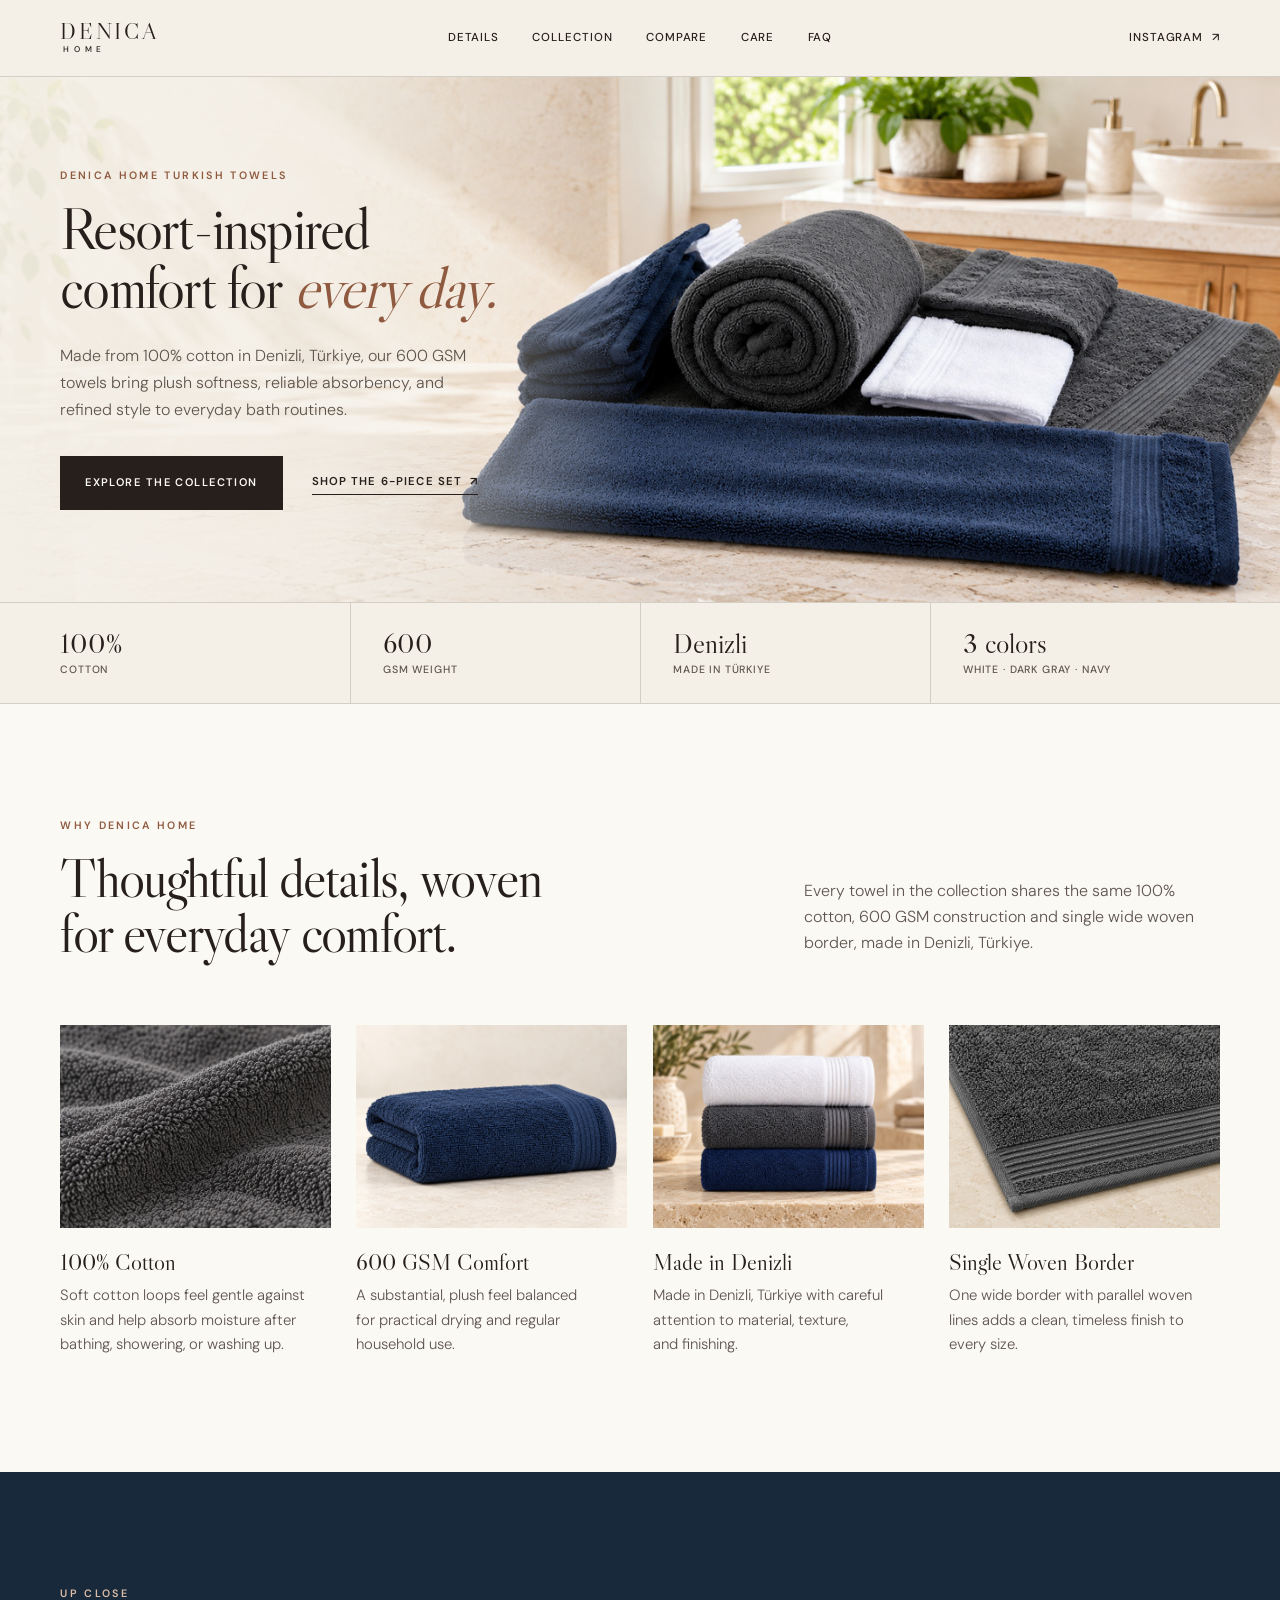
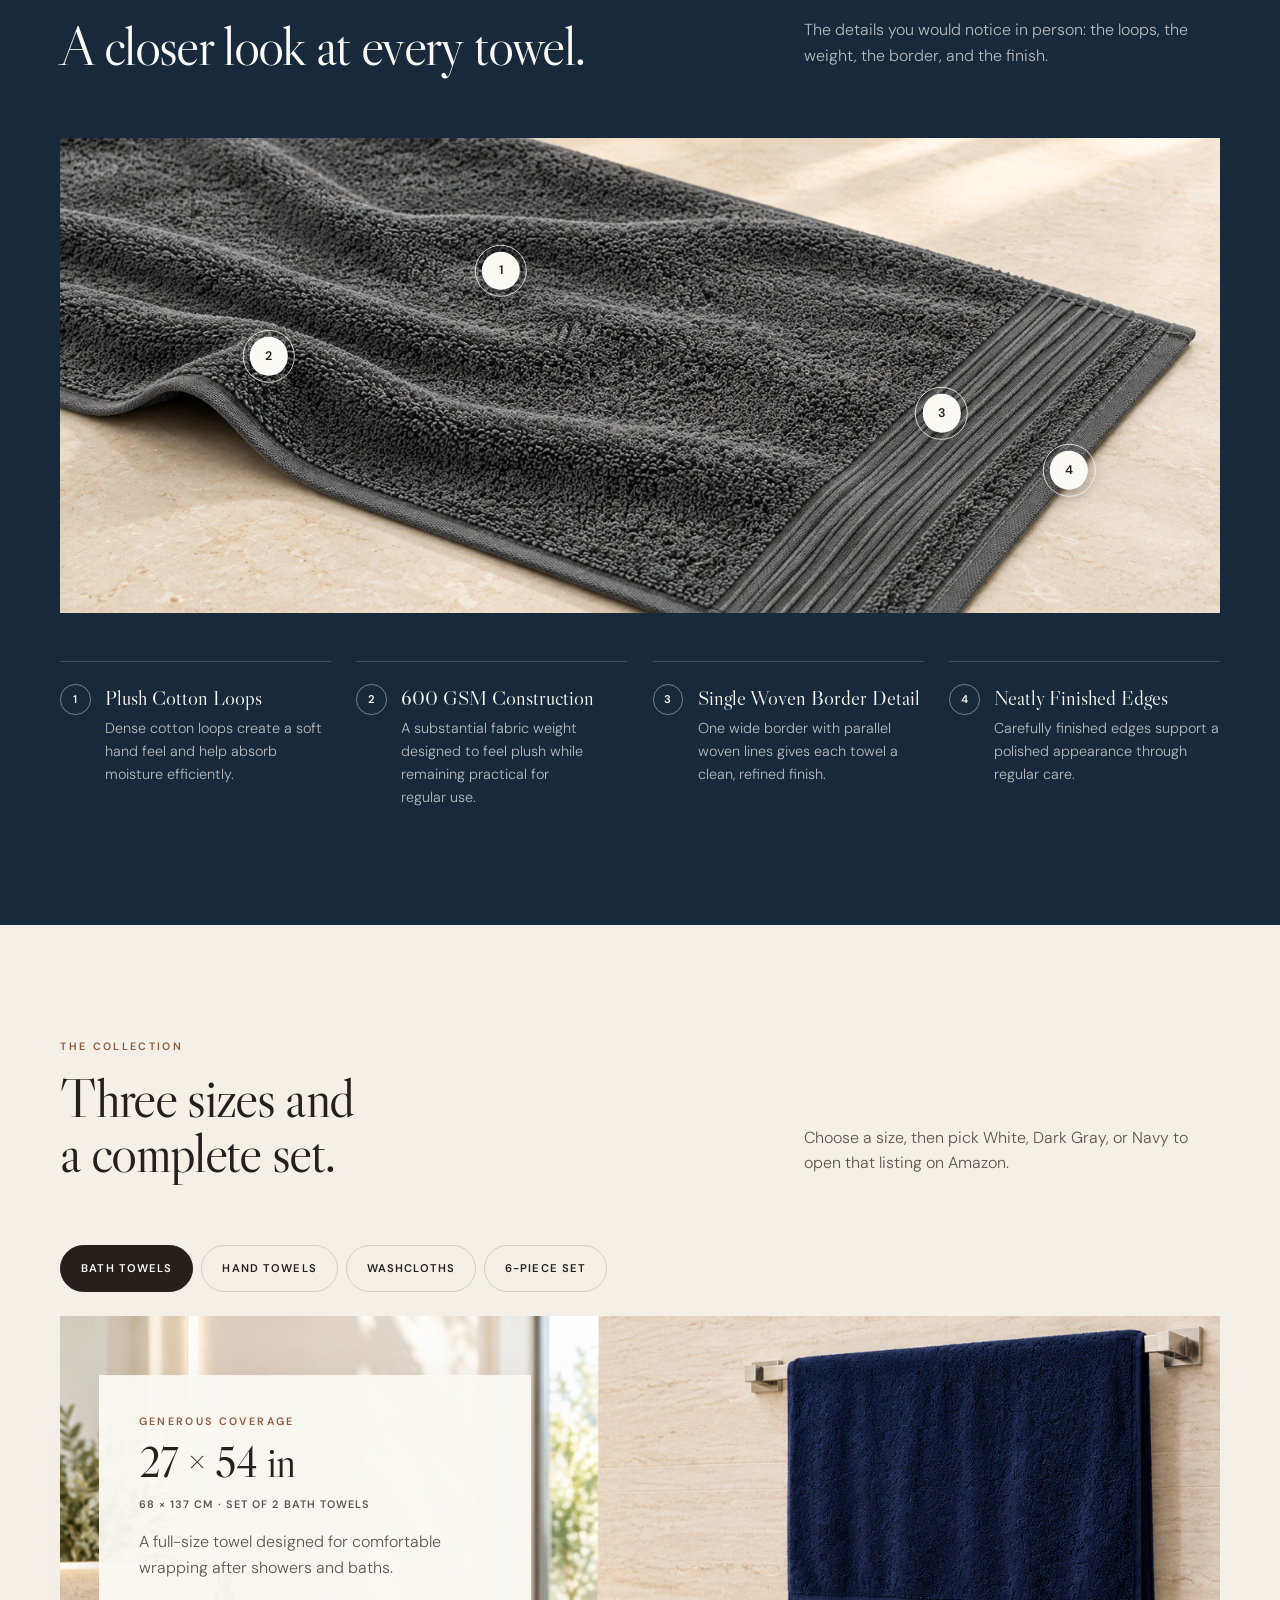
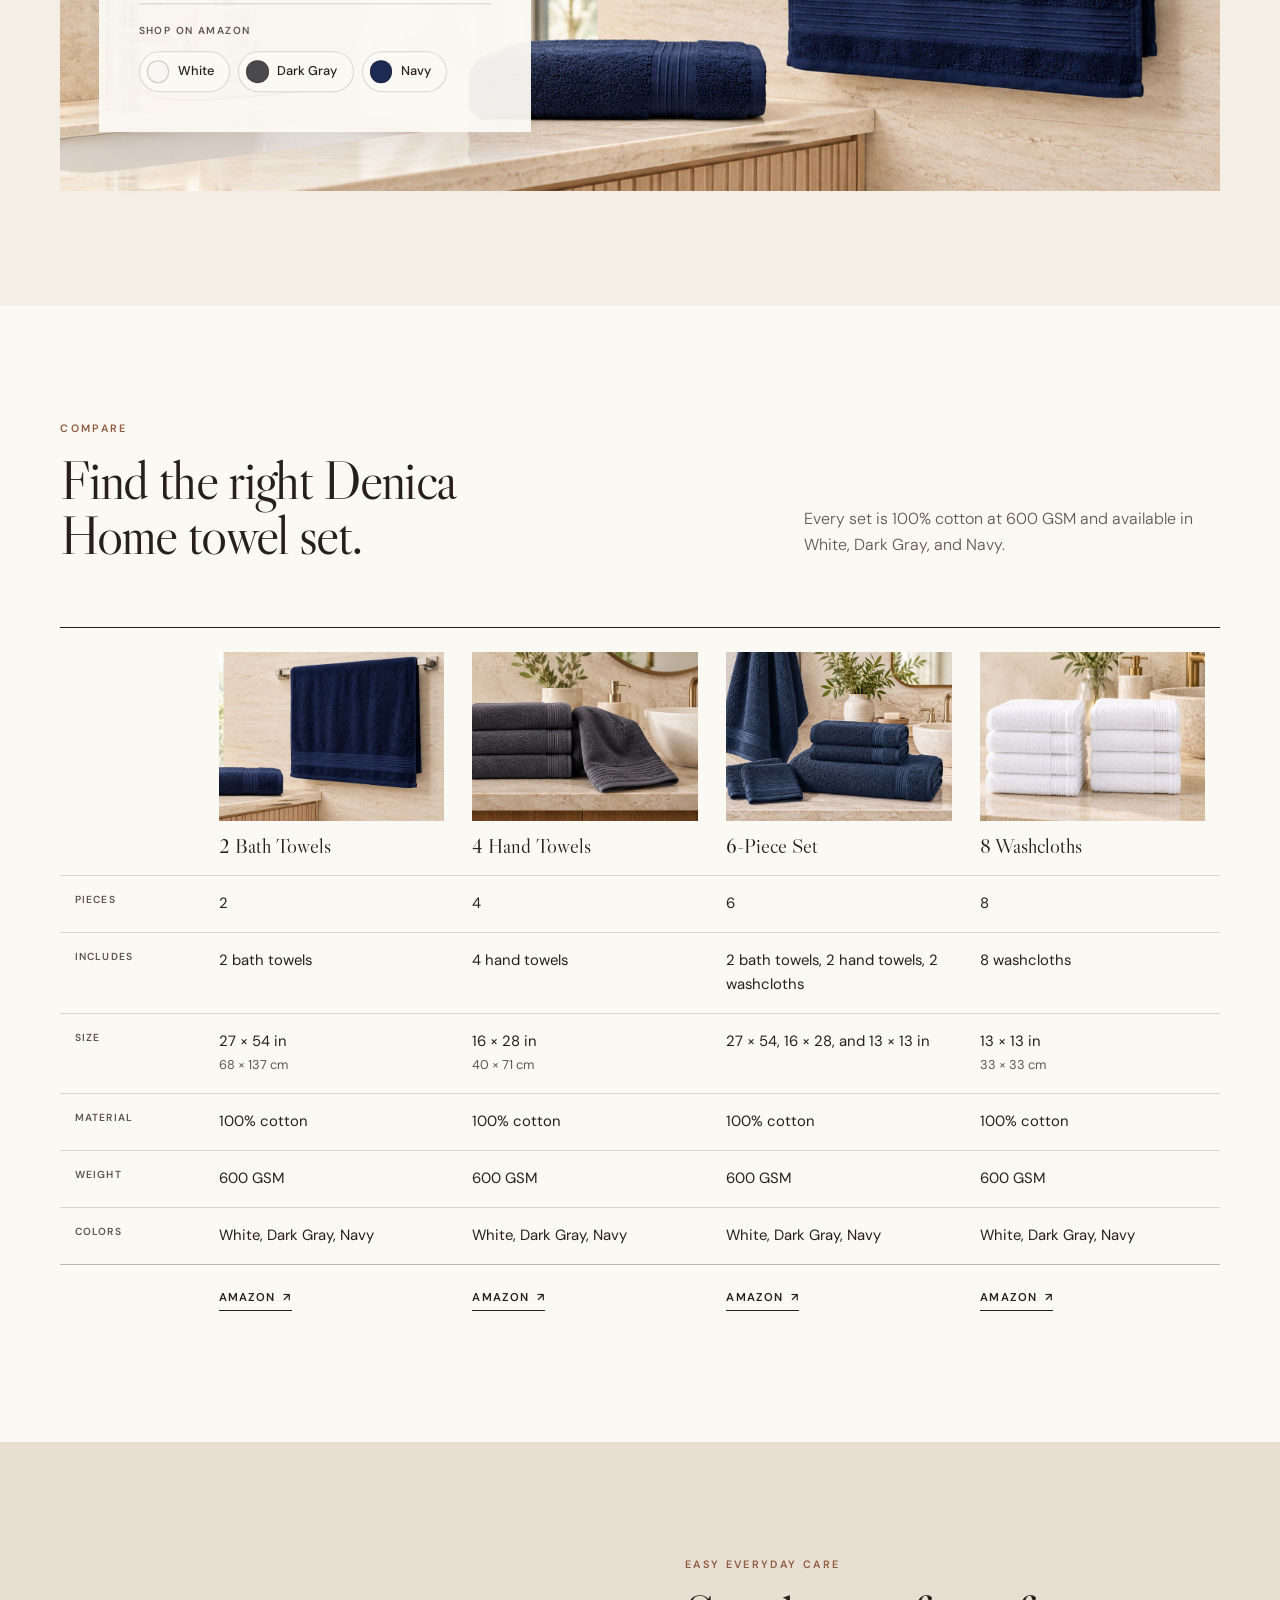
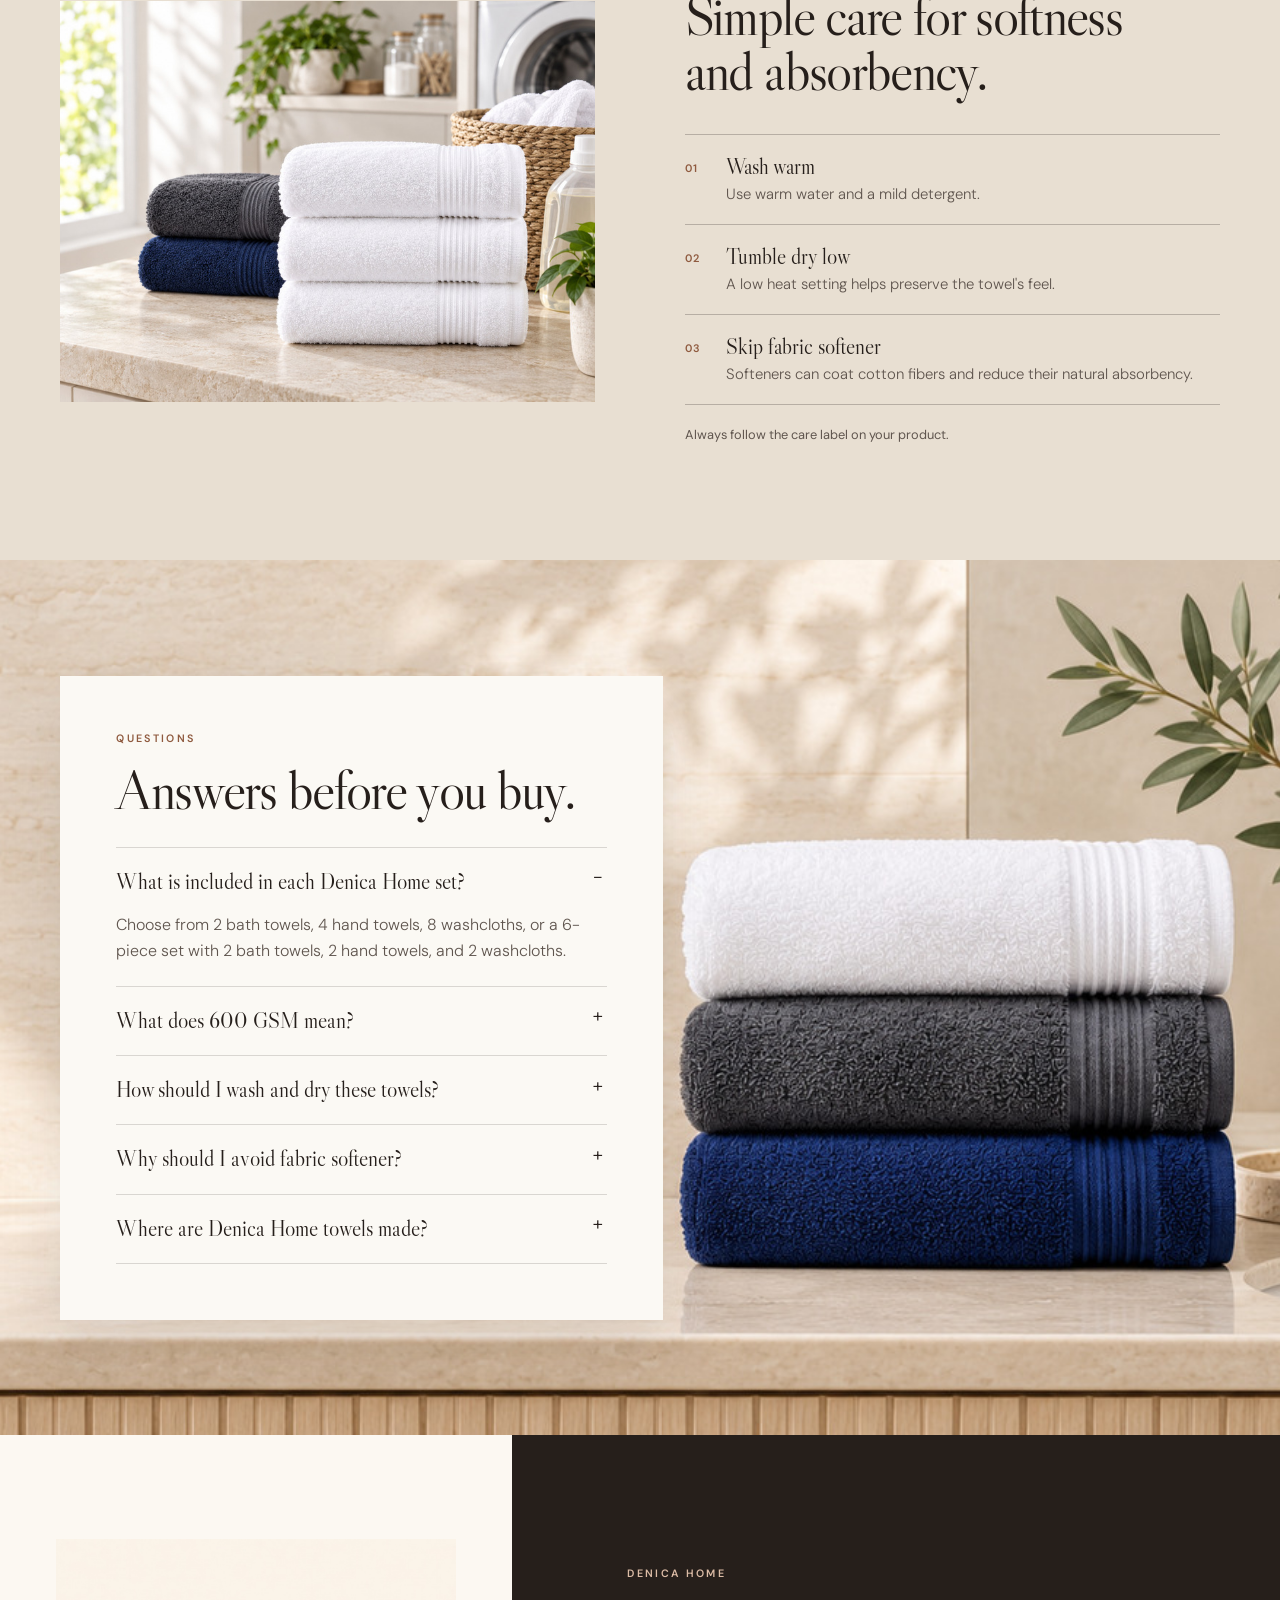
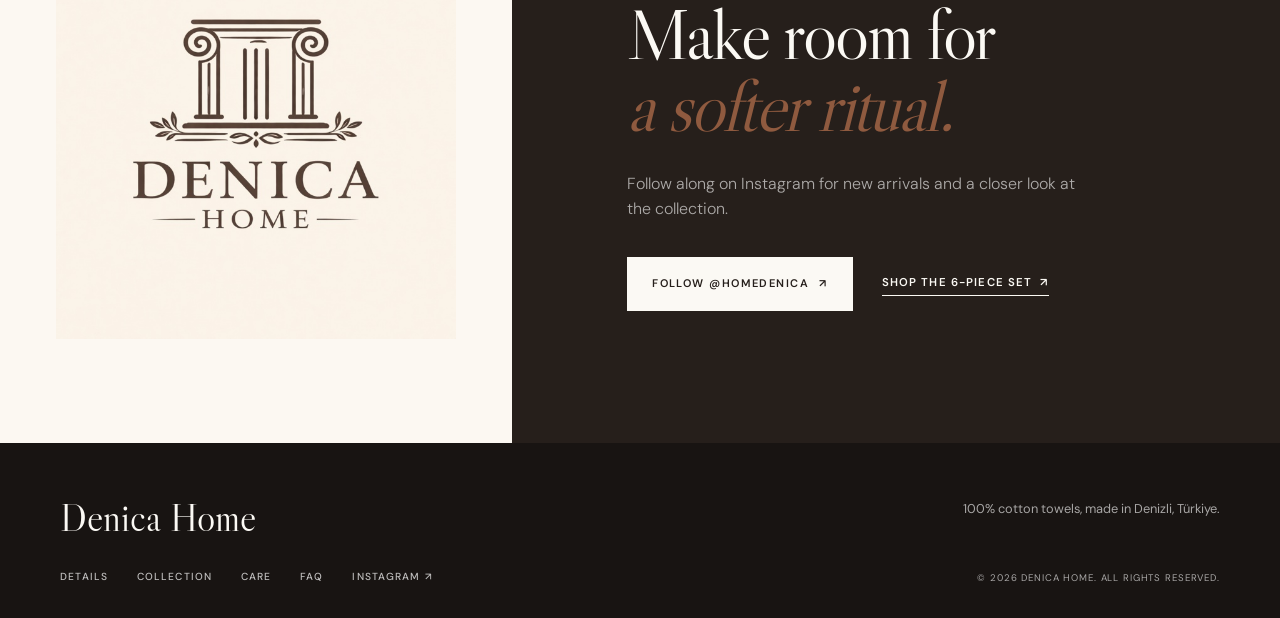
==== commit 7121c3df: "Refine product claims and Amazon labels" ====
--- a/index.html
+++ b/index.html
@@ -119,7 +119,7 @@
               target="_blank"
               rel="noopener"
             >
-              Shop on Amazon <span aria-hidden="true">↗</span>
+              Shop the 6-piece set <span aria-hidden="true">↗</span>
             </a>
           </div>
         </div>
@@ -144,7 +144,7 @@
             </div>
             <p>
               Every towel in the collection shares the same 100% cotton, 600 GSM construction and
-              parallel woven border, made in Denizli, Türkiye.
+              single wide woven border, made in Denizli, Türkiye.
             </p>
           </div>
 
@@ -193,8 +193,8 @@
                 loading="lazy"
                 alt="Corner of a dark gray towel showing the woven border and finished edge."
               />
-              <h3>Refined Border</h3>
-              <p>Parallel woven bands add a clean, timeless finish to every size in the collection.</p>
+              <h3>Single Woven Border</h3>
+              <p>One wide border with parallel woven lines adds a clean, timeless finish to every size.</p>
             </li>
           </ul>
         </div>
@@ -224,7 +224,7 @@
                 width="1464"
                 height="600"
                 loading="lazy"
-                alt="Close-up of a Denica Home 600 GSM cotton towel showing loops, woven border, and finished edge."
+                alt="Close-up of a Denica Home 600 GSM cotton towel showing loops, its single wide woven border, and finished edge."
               />
             </picture>
             <span class="pin" data-hotspot="1" style="--x: 38%; --y: 28%; --mx: 62%; --my: 22%" aria-hidden="true">1</span>
@@ -251,8 +251,8 @@
             <li data-hotspot="3">
               <span class="closeup-num" aria-hidden="true">3</span>
               <div>
-                <h3>Woven Border Detail</h3>
-                <p>Parallel woven bands give each towel a clean, refined finish.</p>
+                <h3>Single Woven Border Detail</h3>
+                <p>One wide border with parallel woven lines gives each towel a clean, refined finish.</p>
               </div>
             </li>
             <li data-hotspot="4">
@@ -497,7 +497,7 @@
           </div>
           <div class="care-copy reveal">
             <p class="kicker">Easy everyday care</p>
-            <h2>Simple care for lasting softness and absorbency.</h2>
+            <h2>Simple care for softness and absorbency.</h2>
             <ol class="care-steps">
               <li>
                 <div><strong>Wash warm</strong><span>Use warm water and a mild detergent.</span></div>
@@ -577,7 +577,7 @@
               Follow @homedenica <span aria-hidden="true">↗</span>
             </a>
             <a class="text-link text-link-light" href="https://www.amazon.com/dp/B0H2NB3DXV" target="_blank" rel="noopener">
-              Shop on Amazon <span aria-hidden="true">↗</span>
+              Shop the 6-piece set <span aria-hidden="true">↗</span>
             </a>
           </div>
         </div>
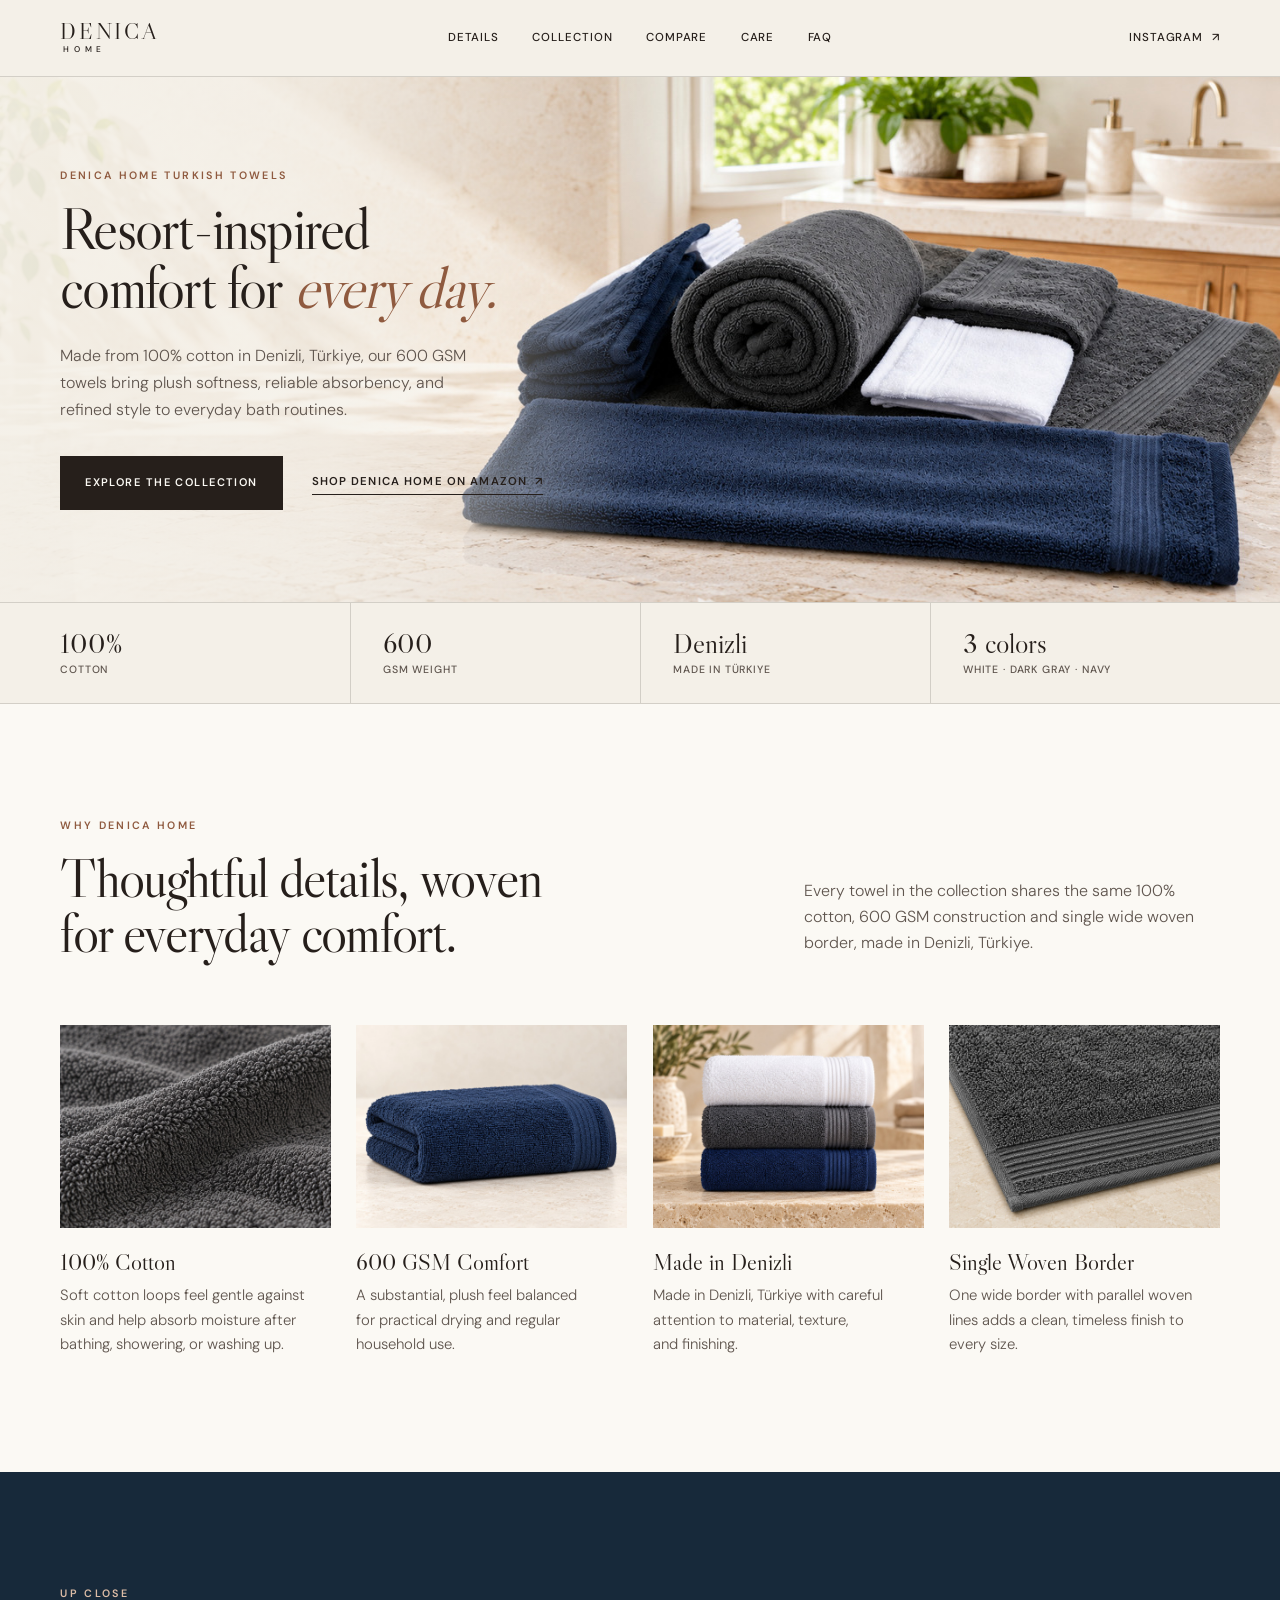
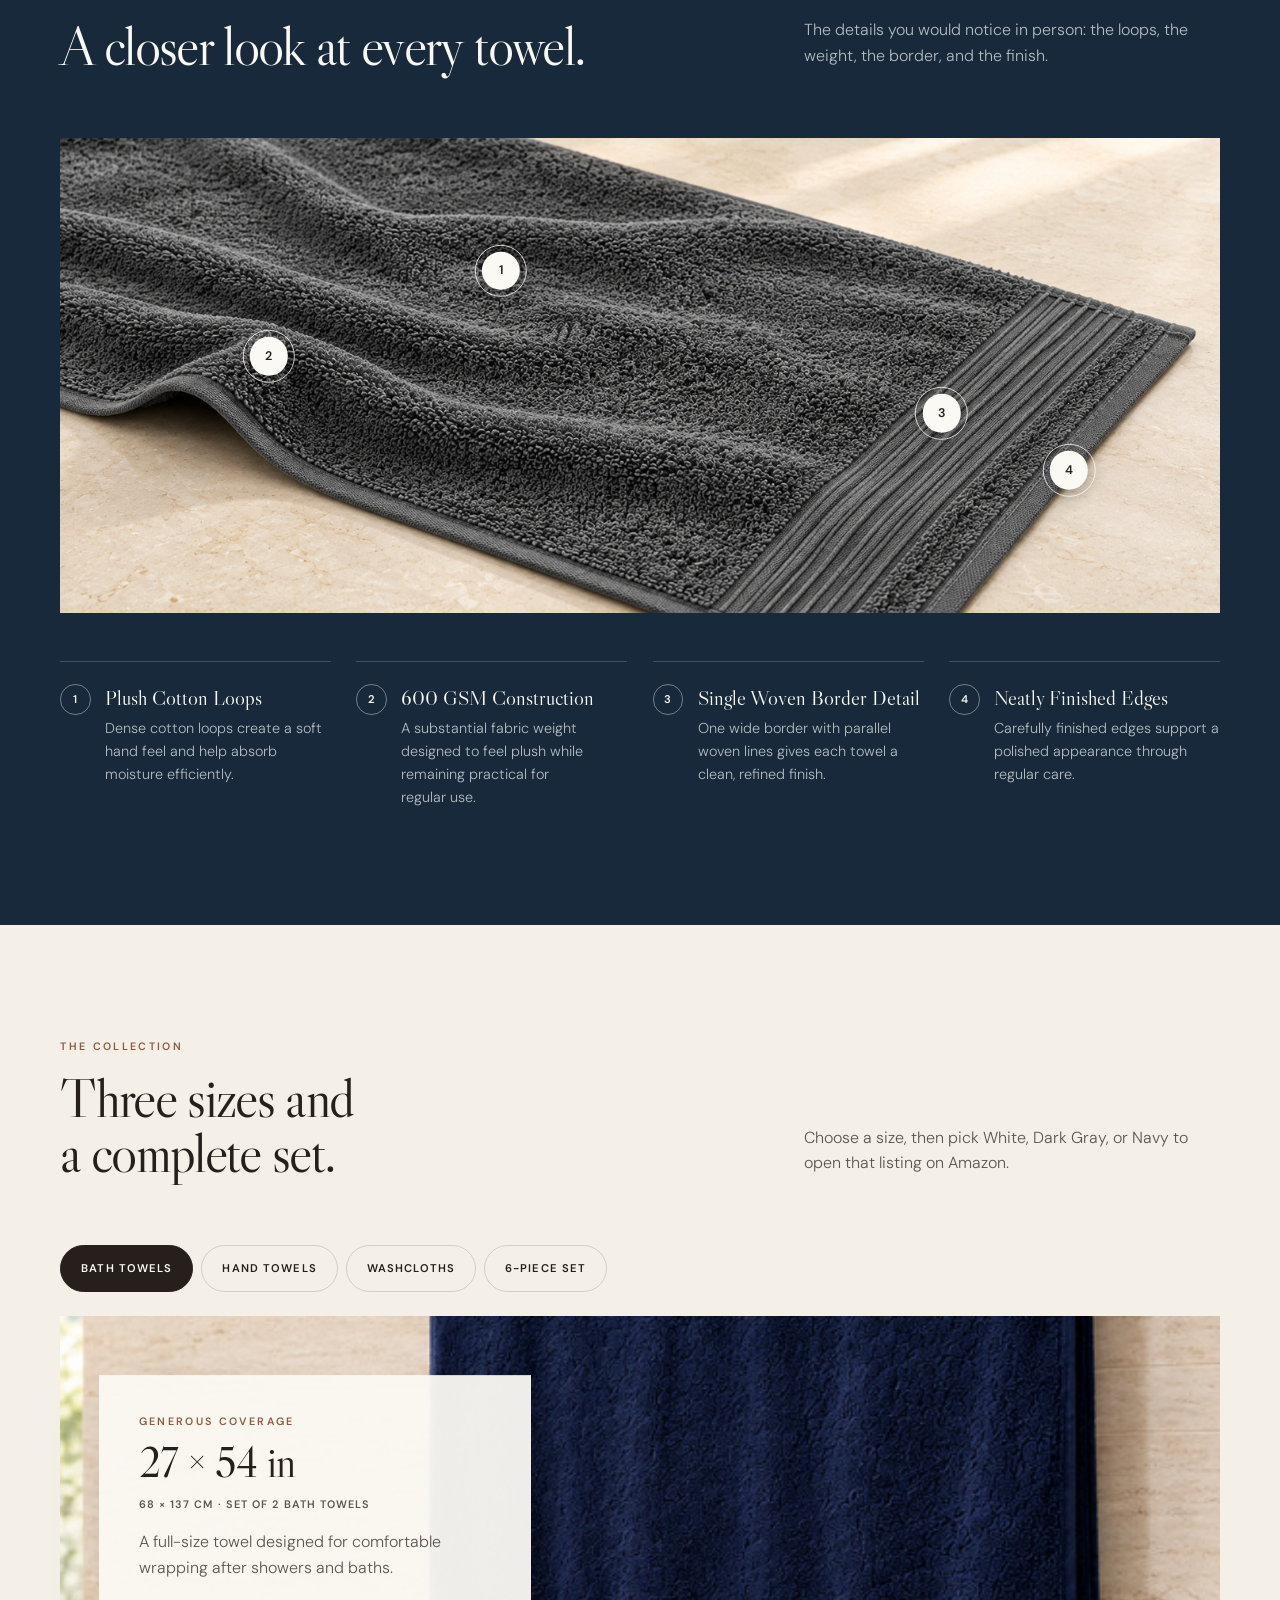
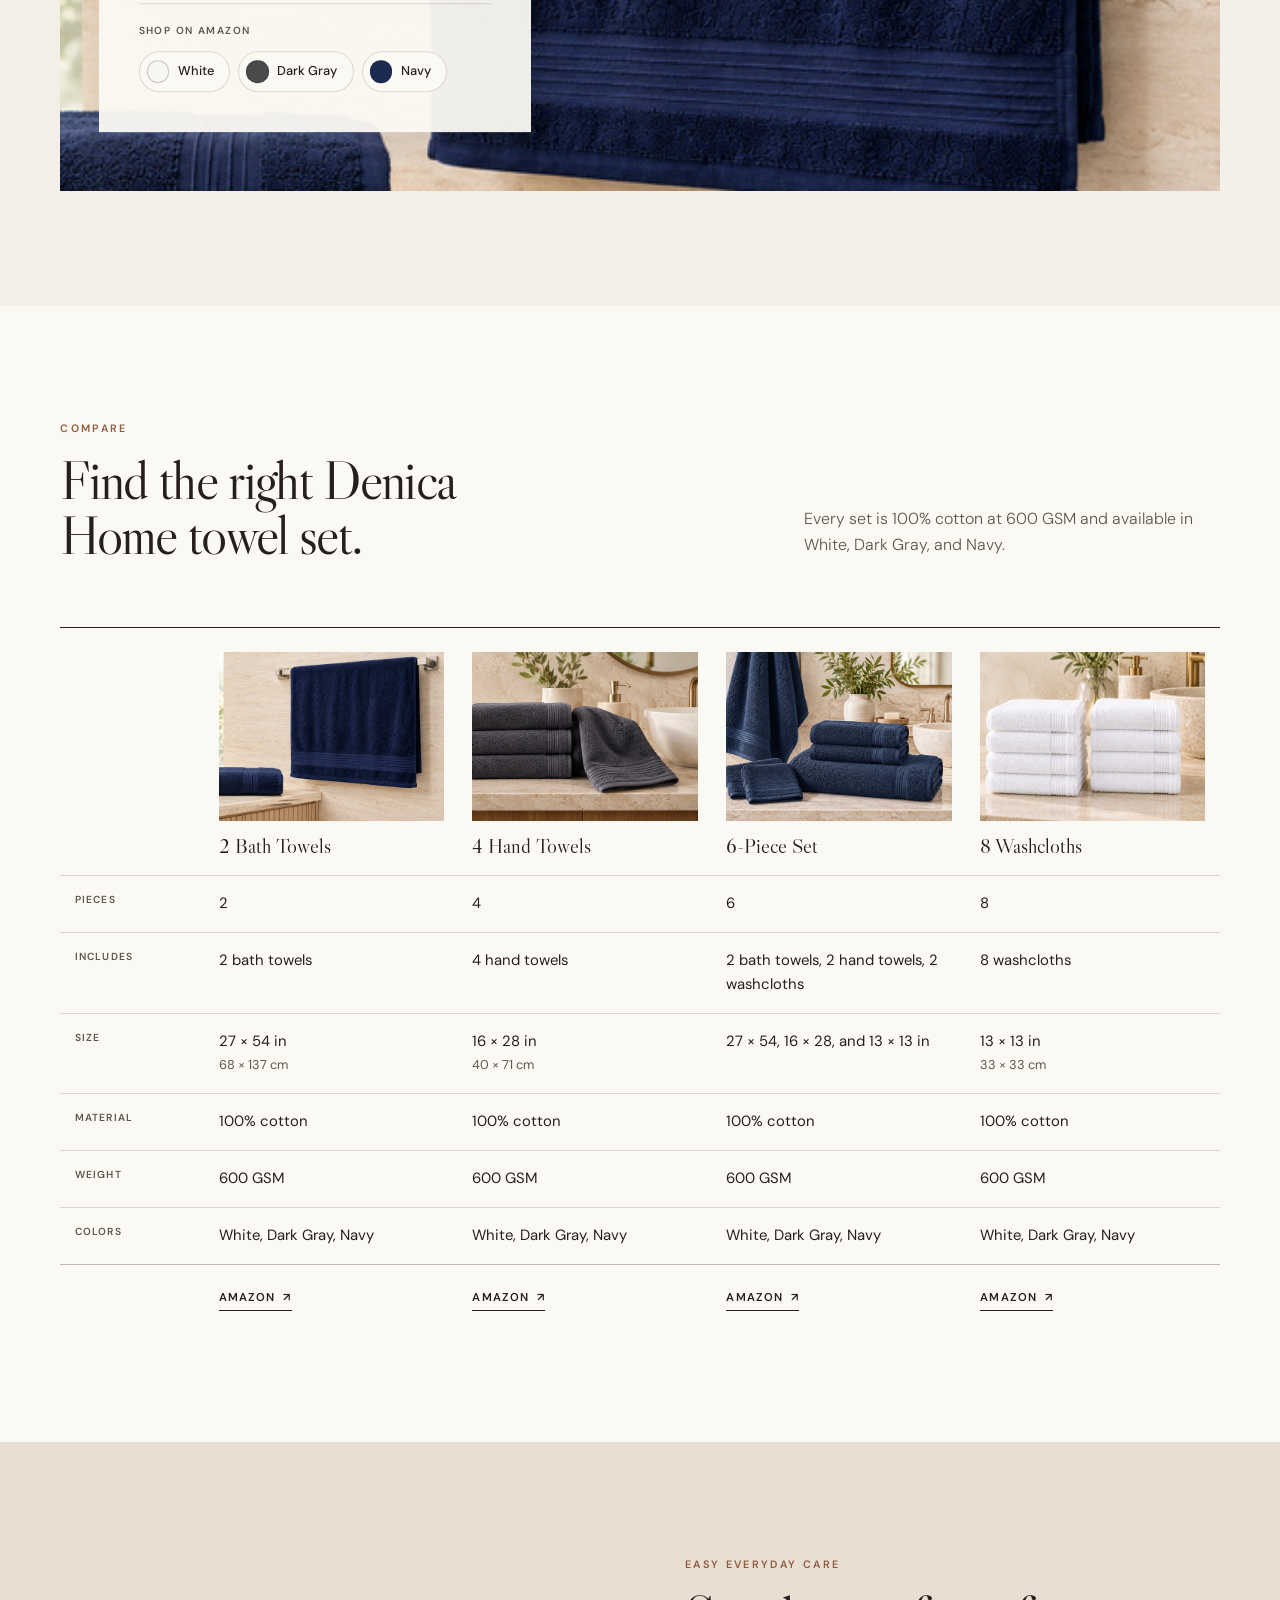
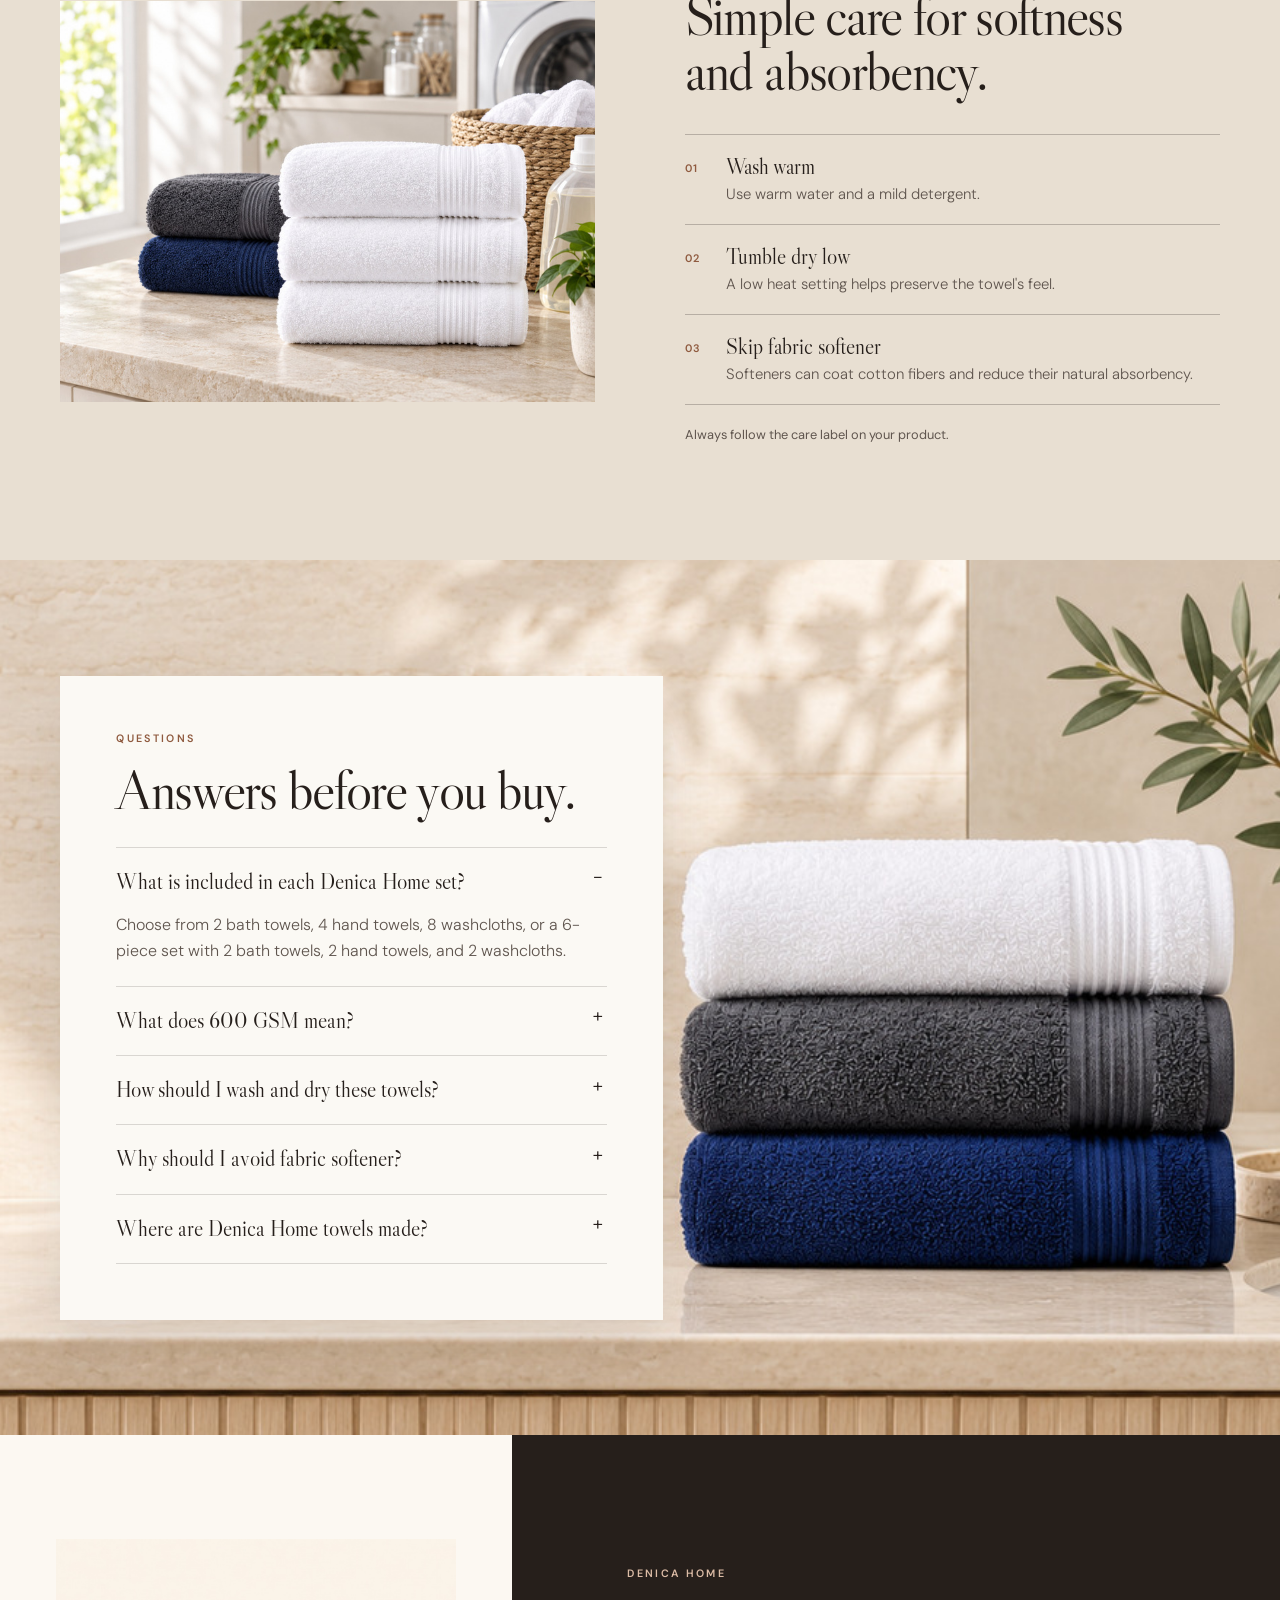
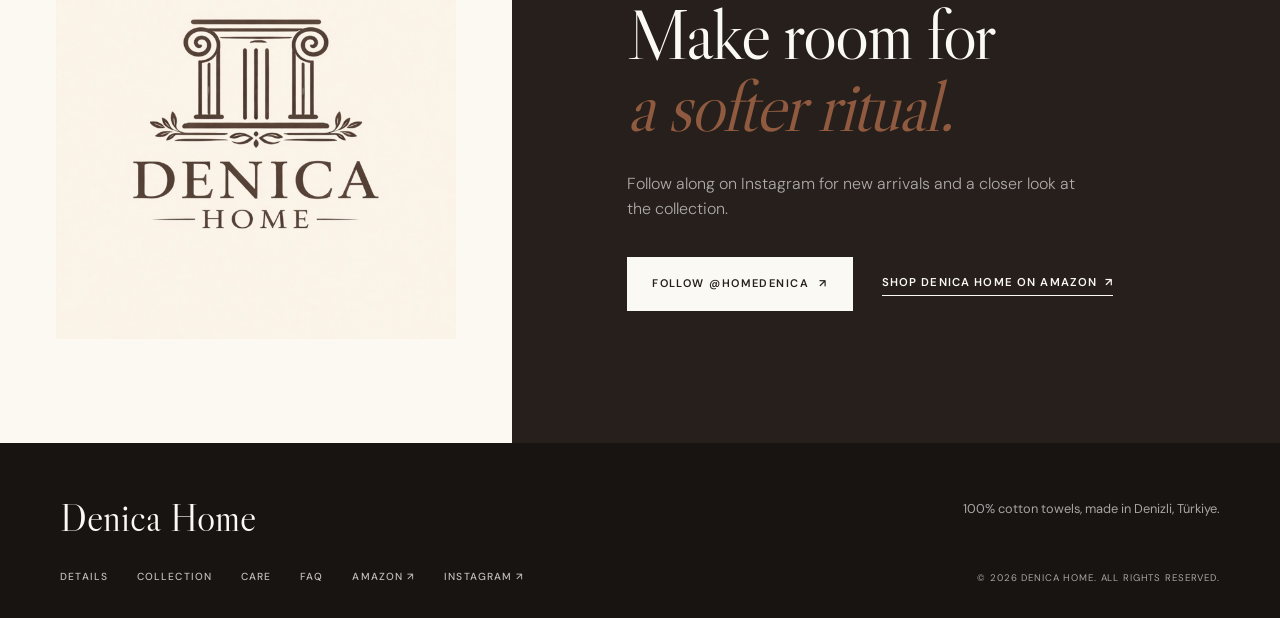
==== commit b4cf5cc8: "Link site to Denica Home Amazon catalog" ====
--- a/index.html
+++ b/index.html
@@ -44,7 +44,10 @@
         "name": "Denica Home",
         "url": "https://denicahome.com/",
         "logo": "https://denicahome.com/assets/images/logo.jpg",
-        "sameAs": ["https://www.instagram.com/homedenica"]
+        "sameAs": [
+          "https://www.instagram.com/homedenica",
+          "https://www.amazon.com/s/ref=bl_dp_s_web_0?ie=UTF8&search-alias=aps&field-keywords=DENICA+HOME"
+        ]
       }
     </script>
   </head>
@@ -115,11 +118,11 @@
             <a class="button button-dark" href="#collection">Explore the collection</a>
             <a
               class="text-link"
-              href="https://www.amazon.com/dp/B0H2NB3DXV"
+              href="https://www.amazon.com/s/ref=bl_dp_s_web_0?ie=UTF8&amp;search-alias=aps&amp;field-keywords=DENICA+HOME"
               target="_blank"
               rel="noopener"
             >
-              Shop the 6-piece set <span aria-hidden="true">↗</span>
+              Shop Denica Home on Amazon <span aria-hidden="true">↗</span>
             </a>
           </div>
         </div>
@@ -576,8 +579,8 @@
             <a class="button button-light" href="https://www.instagram.com/homedenica" target="_blank" rel="noopener">
               Follow @homedenica <span aria-hidden="true">↗</span>
             </a>
-            <a class="text-link text-link-light" href="https://www.amazon.com/dp/B0H2NB3DXV" target="_blank" rel="noopener">
-              Shop the 6-piece set <span aria-hidden="true">↗</span>
+            <a class="text-link text-link-light" href="https://www.amazon.com/s/ref=bl_dp_s_web_0?ie=UTF8&amp;search-alias=aps&amp;field-keywords=DENICA+HOME" target="_blank" rel="noopener">
+              Shop Denica Home on Amazon <span aria-hidden="true">↗</span>
             </a>
           </div>
         </div>
@@ -593,6 +596,7 @@
           <a href="#collection">Collection</a>
           <a href="#care">Care</a>
           <a href="#faq">FAQ</a>
+          <a href="https://www.amazon.com/s/ref=bl_dp_s_web_0?ie=UTF8&amp;search-alias=aps&amp;field-keywords=DENICA+HOME" target="_blank" rel="noopener">Amazon ↗</a>
           <a href="https://www.instagram.com/homedenica" target="_blank" rel="noopener">Instagram ↗</a>
         </div>
         <p class="copyright">© <span data-year>2026</span> Denica Home. All rights reserved.</p>
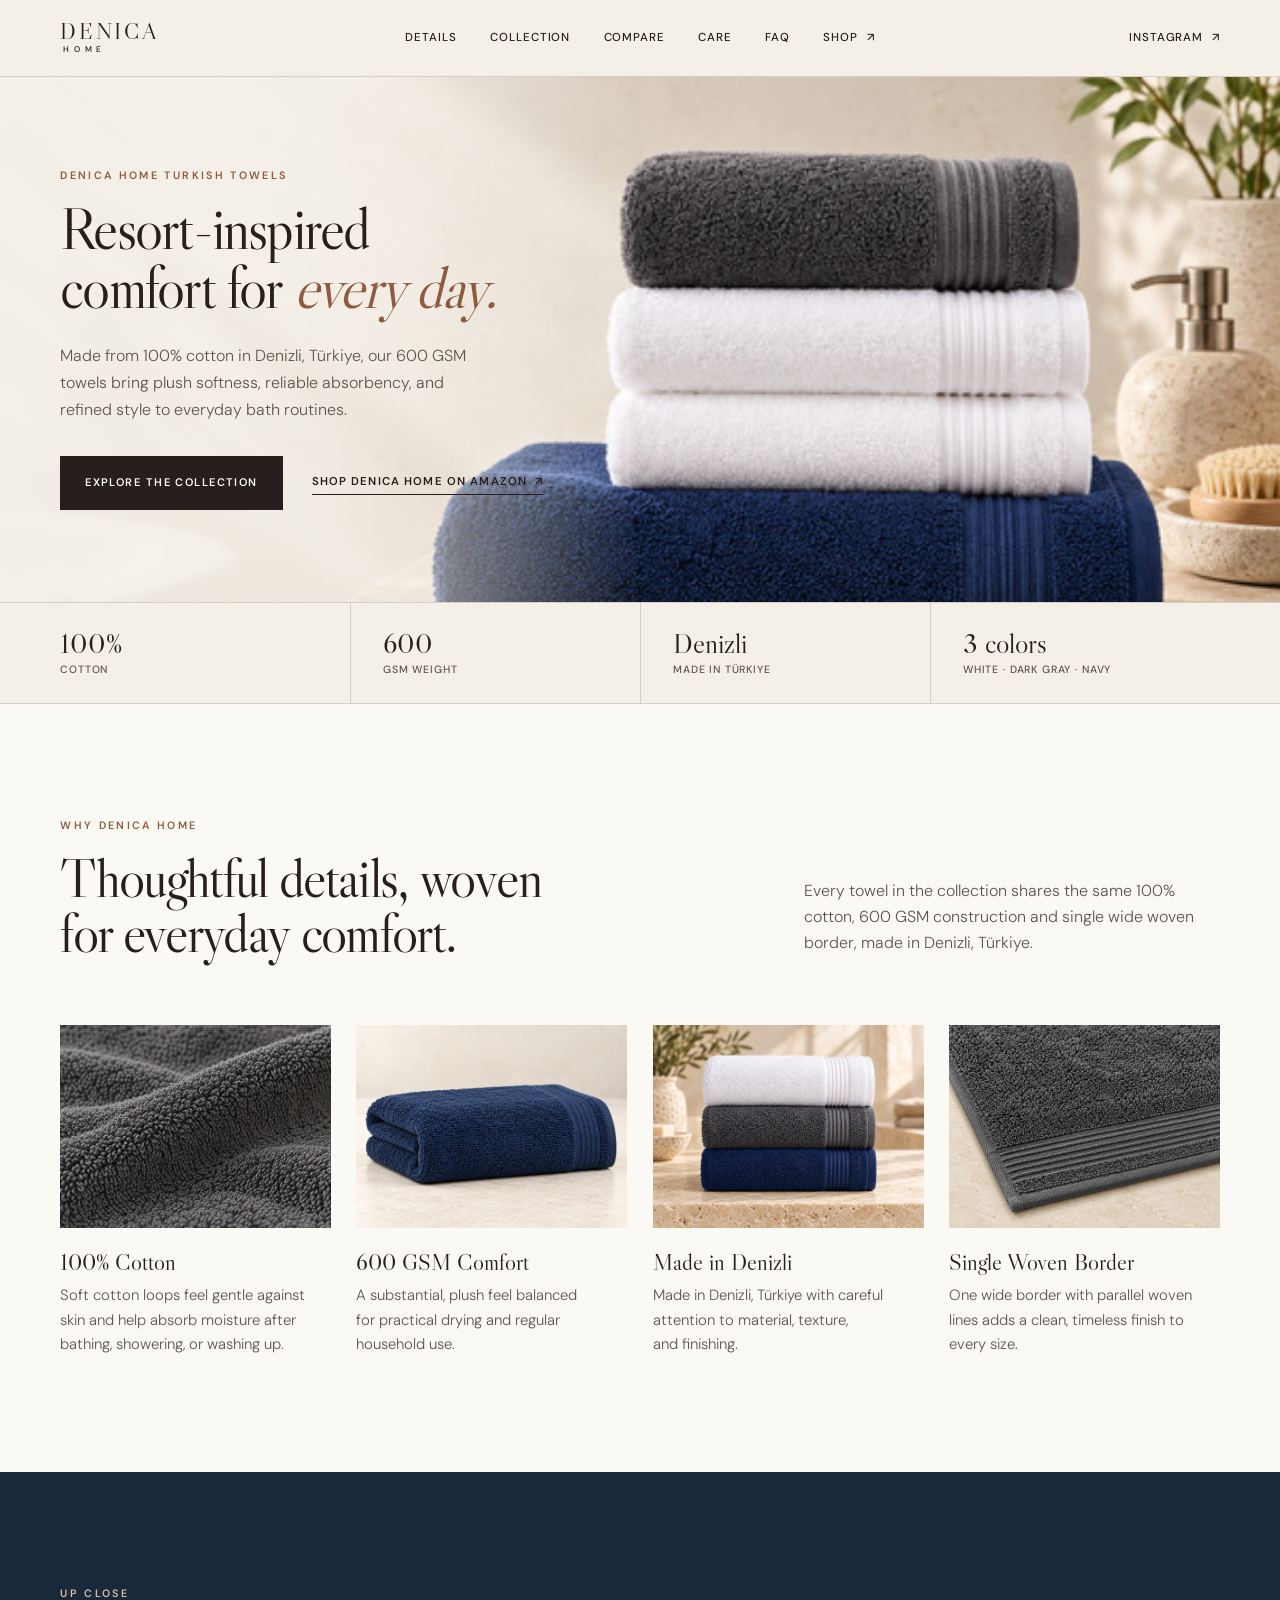
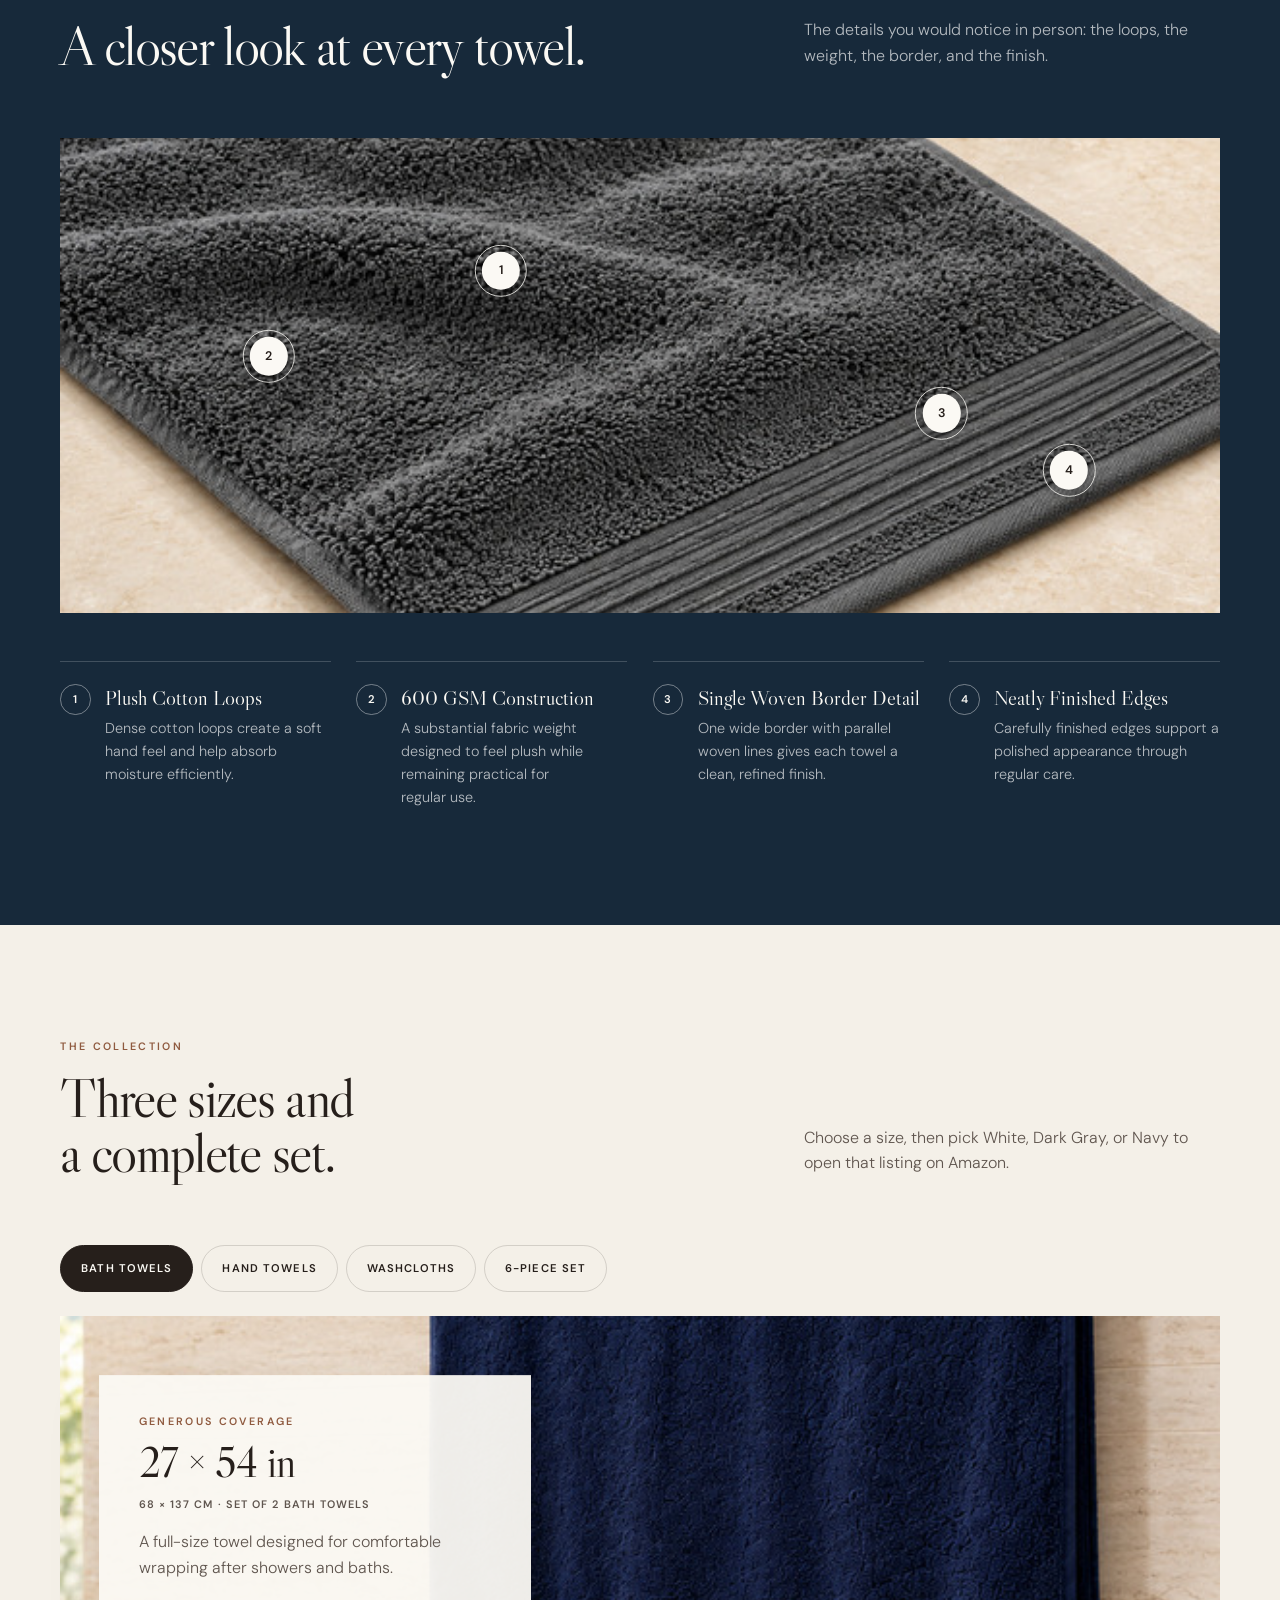
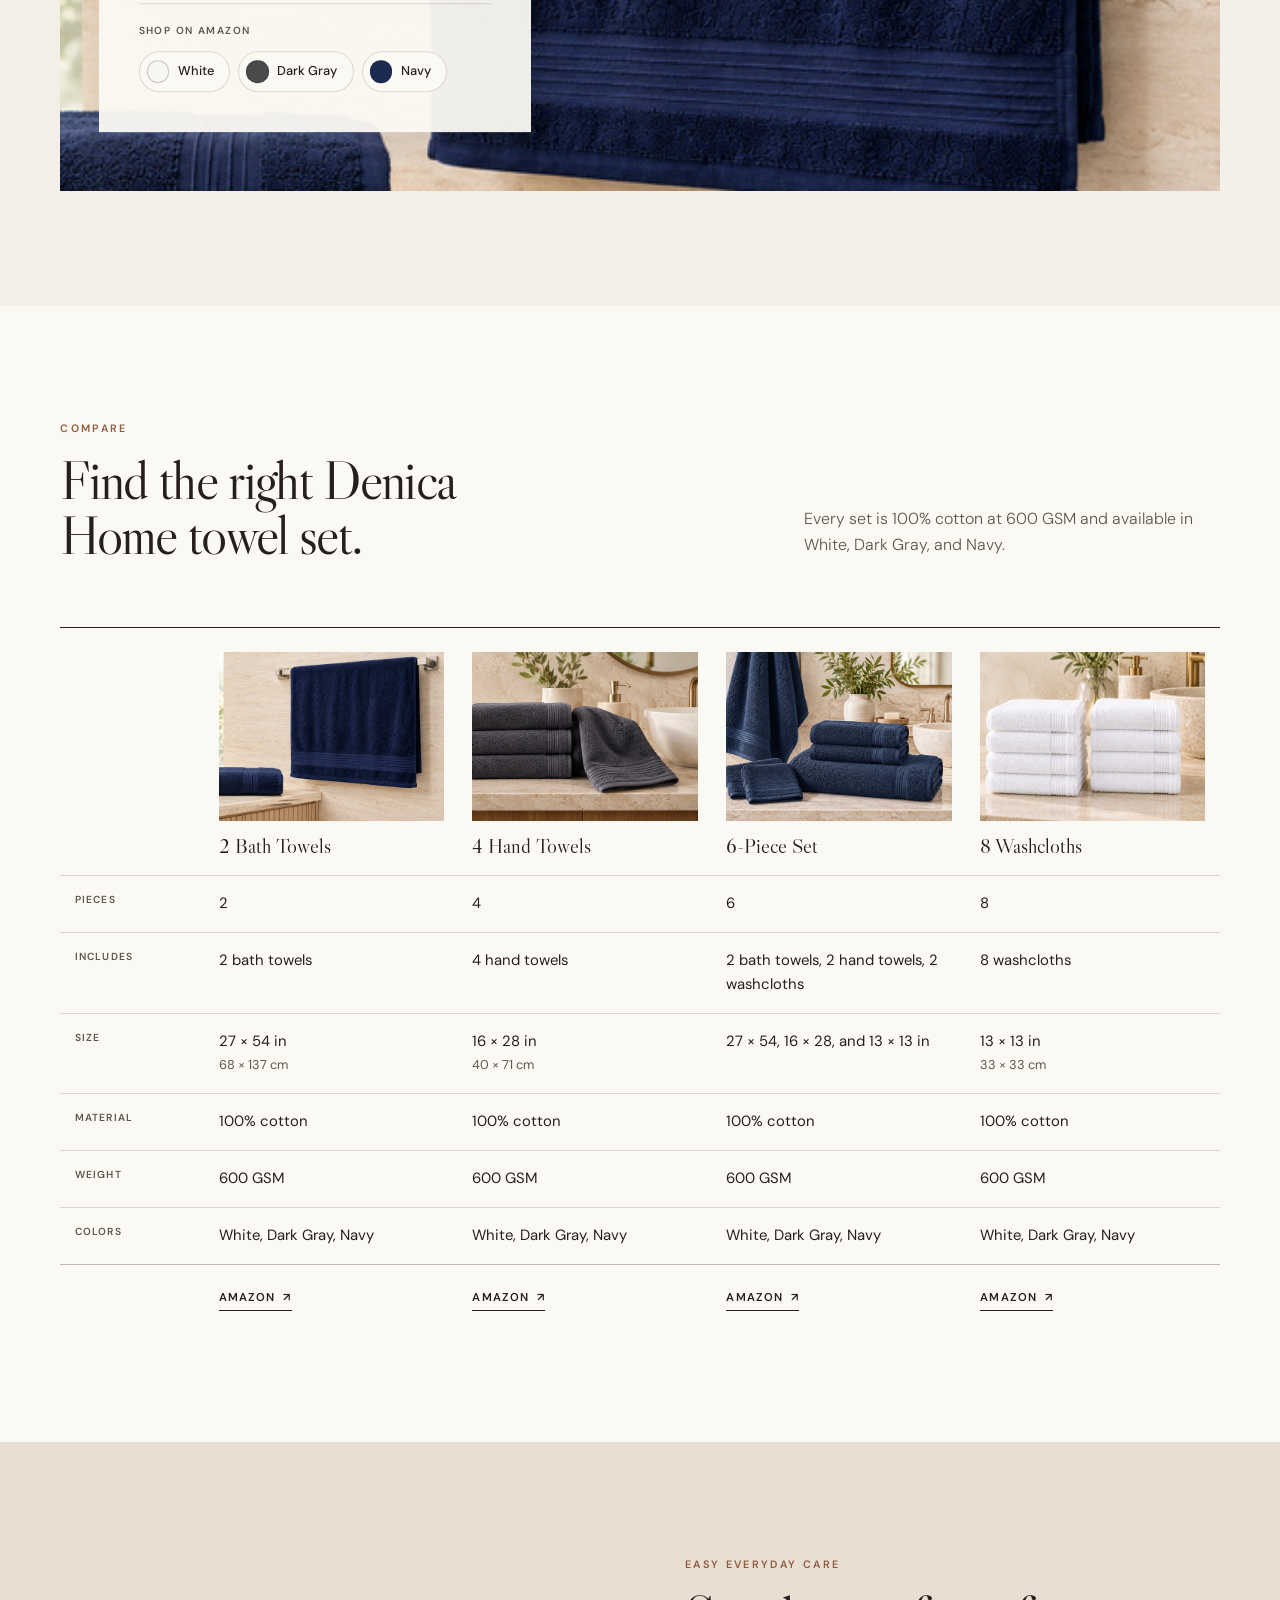
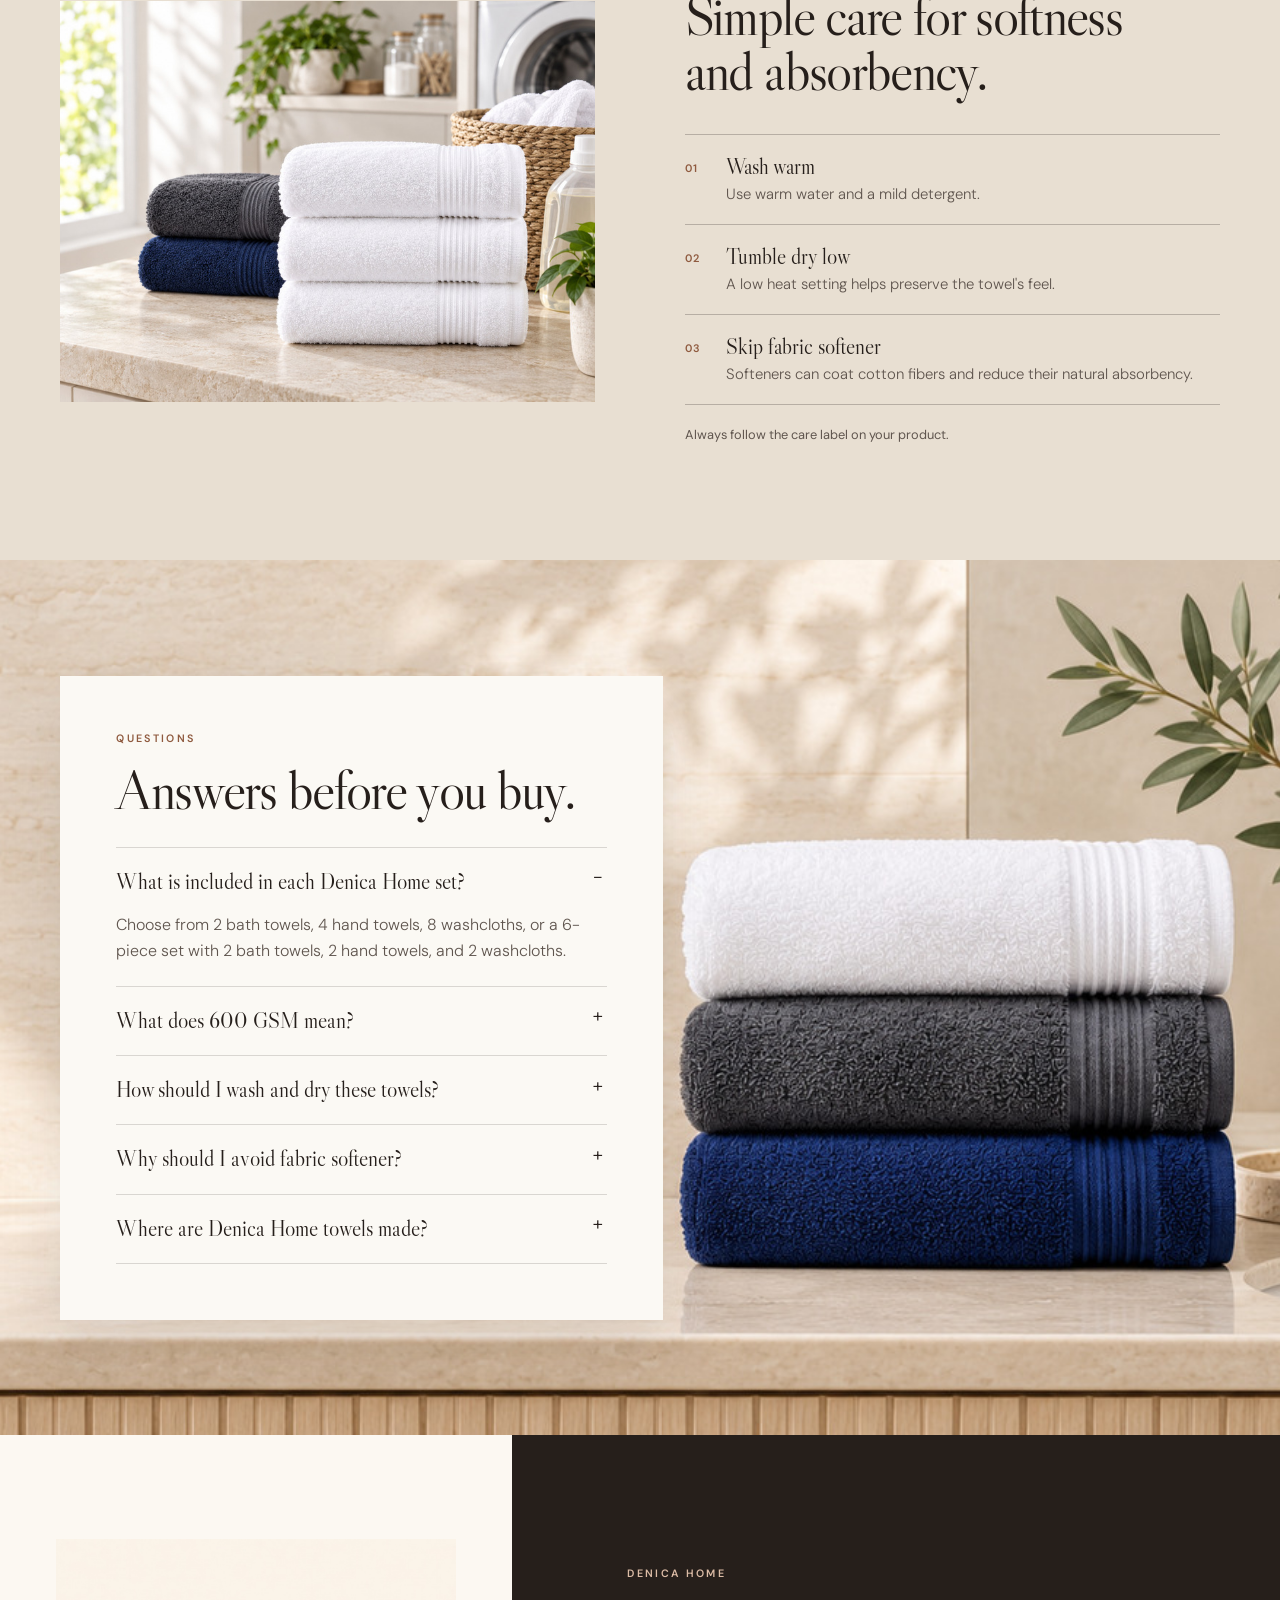
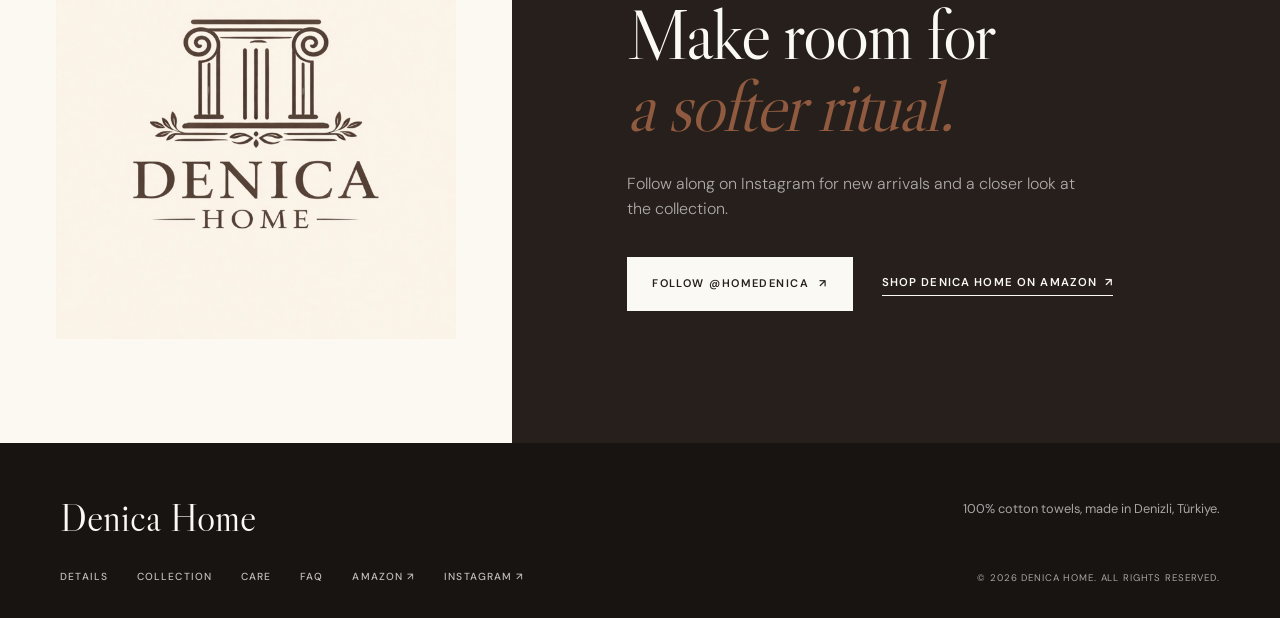
==== commit 932061b4: "Point brand links to the Denica Home Amazon store - Replace the Amazon keyword-search URLs in the he" ====
--- a/index.html
+++ b/index.html
@@ -46,7 +46,7 @@
         "logo": "https://denicahome.com/assets/images/logo.jpg",
         "sameAs": [
           "https://www.instagram.com/homedenica",
-          "https://www.amazon.com/s/ref=bl_dp_s_web_0?ie=UTF8&search-alias=aps&field-keywords=DENICA+HOME"
+          "https://www.amazon.com/stores/page/C62F9D88-0C11-45D5-887A-6C8369CAFEA2"
         ]
       }
     </script>
@@ -77,6 +77,14 @@
           <a href="#compare">Compare</a>
           <a href="#care">Care</a>
           <a href="#faq">FAQ</a>
+          <a
+            class="nav-shop"
+            href="https://www.amazon.com/stores/page/C62F9D88-0C11-45D5-887A-6C8369CAFEA2"
+            target="_blank"
+            rel="noopener"
+          >
+            Shop <span aria-hidden="true">↗</span>
+          </a>
         </nav>
         <a
           class="nav-link-external"
@@ -118,7 +126,7 @@
             <a class="button button-dark" href="#collection">Explore the collection</a>
             <a
               class="text-link"
-              href="https://www.amazon.com/s/ref=bl_dp_s_web_0?ie=UTF8&amp;search-alias=aps&amp;field-keywords=DENICA+HOME"
+              href="https://www.amazon.com/stores/page/C62F9D88-0C11-45D5-887A-6C8369CAFEA2"
               target="_blank"
               rel="noopener"
             >
@@ -579,7 +587,7 @@
             <a class="button button-light" href="https://www.instagram.com/homedenica" target="_blank" rel="noopener">
               Follow @homedenica <span aria-hidden="true">↗</span>
             </a>
-            <a class="text-link text-link-light" href="https://www.amazon.com/s/ref=bl_dp_s_web_0?ie=UTF8&amp;search-alias=aps&amp;field-keywords=DENICA+HOME" target="_blank" rel="noopener">
+            <a class="text-link text-link-light" href="https://www.amazon.com/stores/page/C62F9D88-0C11-45D5-887A-6C8369CAFEA2" target="_blank" rel="noopener">
               Shop Denica Home on Amazon <span aria-hidden="true">↗</span>
             </a>
           </div>
@@ -596,7 +604,7 @@
           <a href="#collection">Collection</a>
           <a href="#care">Care</a>
           <a href="#faq">FAQ</a>
-          <a href="https://www.amazon.com/s/ref=bl_dp_s_web_0?ie=UTF8&amp;search-alias=aps&amp;field-keywords=DENICA+HOME" target="_blank" rel="noopener">Amazon ↗</a>
+          <a href="https://www.amazon.com/stores/page/C62F9D88-0C11-45D5-887A-6C8369CAFEA2" target="_blank" rel="noopener">Amazon ↗</a>
           <a href="https://www.instagram.com/homedenica" target="_blank" rel="noopener">Instagram ↗</a>
         </div>
         <p class="copyright">© <span data-year>2026</span> Denica Home. All rights reserved.</p>
--- a/styles.css
+++ b/styles.css
@@ -199,7 +199,7 @@
 }
 
 .nav-link-external { justify-self: end; }
-.nav-link-external span { margin-left: 0.3rem; }
+.nav-link-external span, .nav-shop span { margin-left: 0.3rem; }
 .menu-toggle { display: none; }
 
 /* Hero (module 1) */
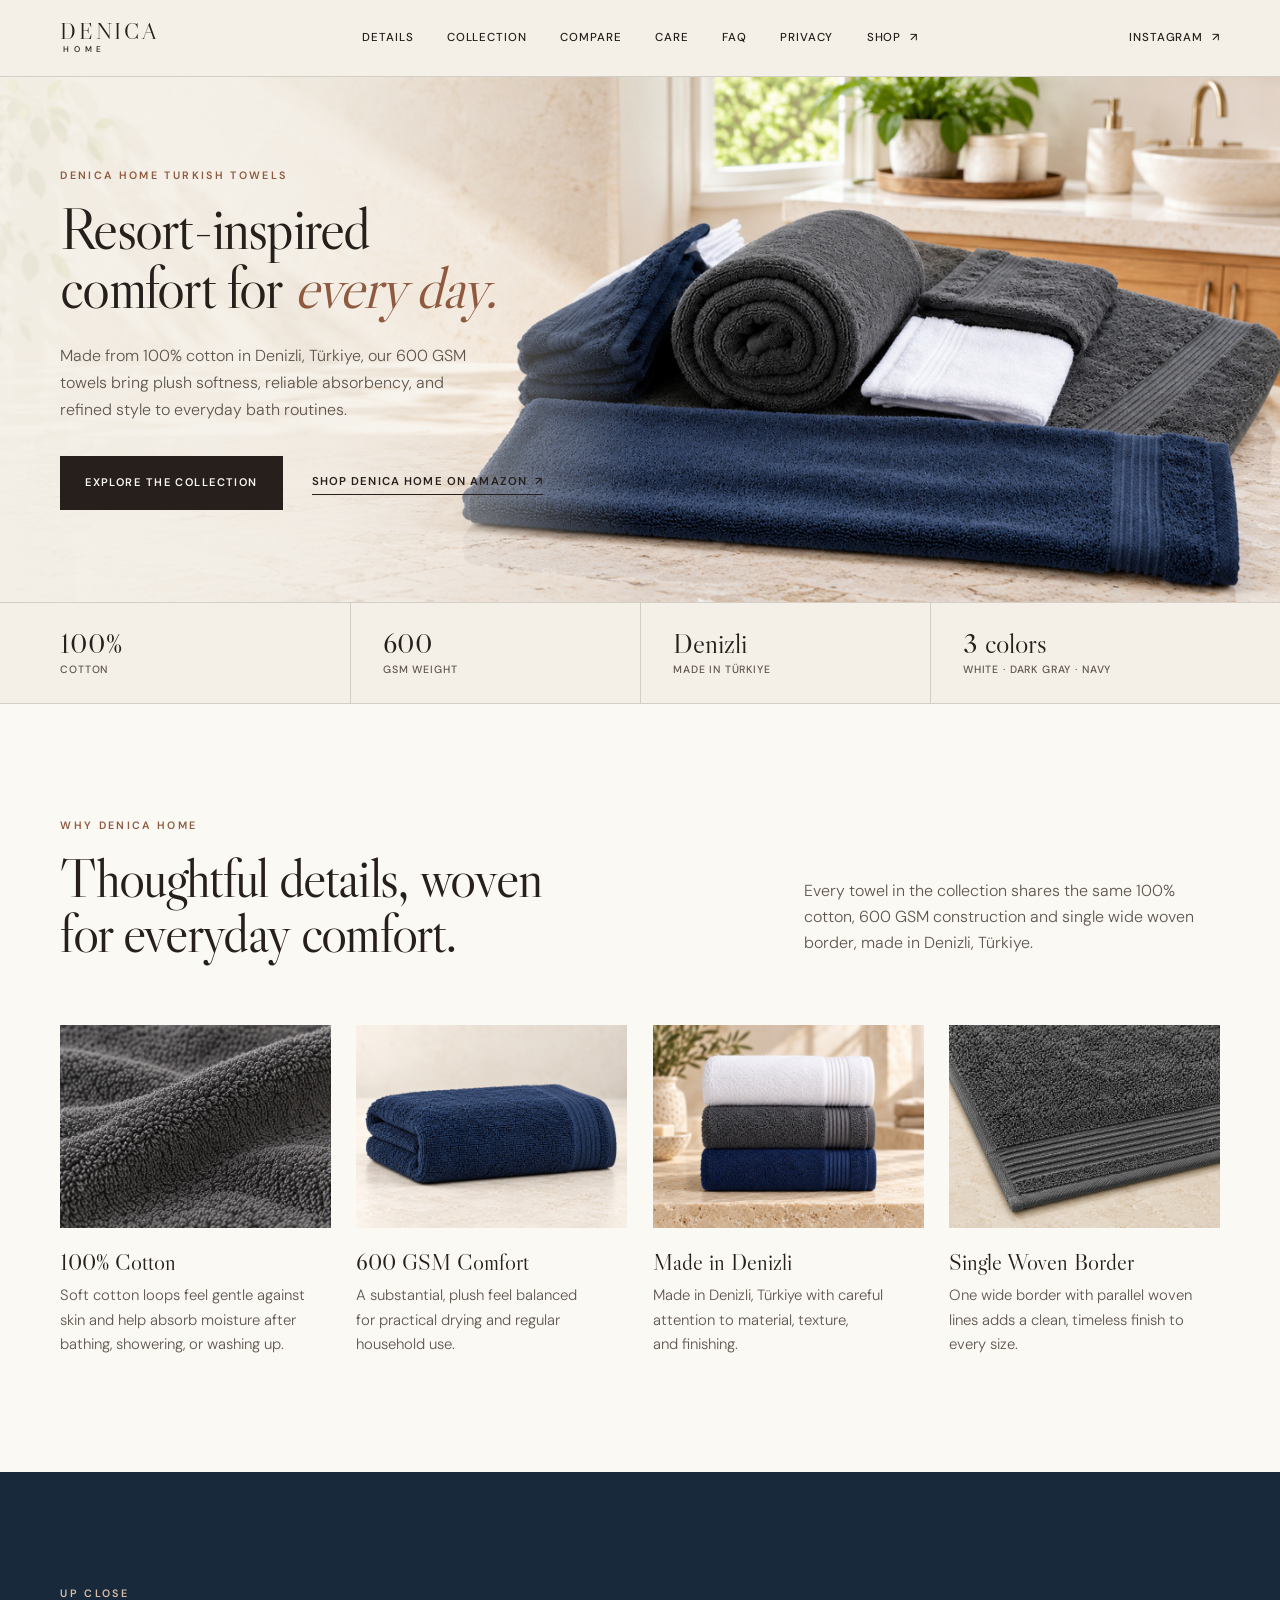
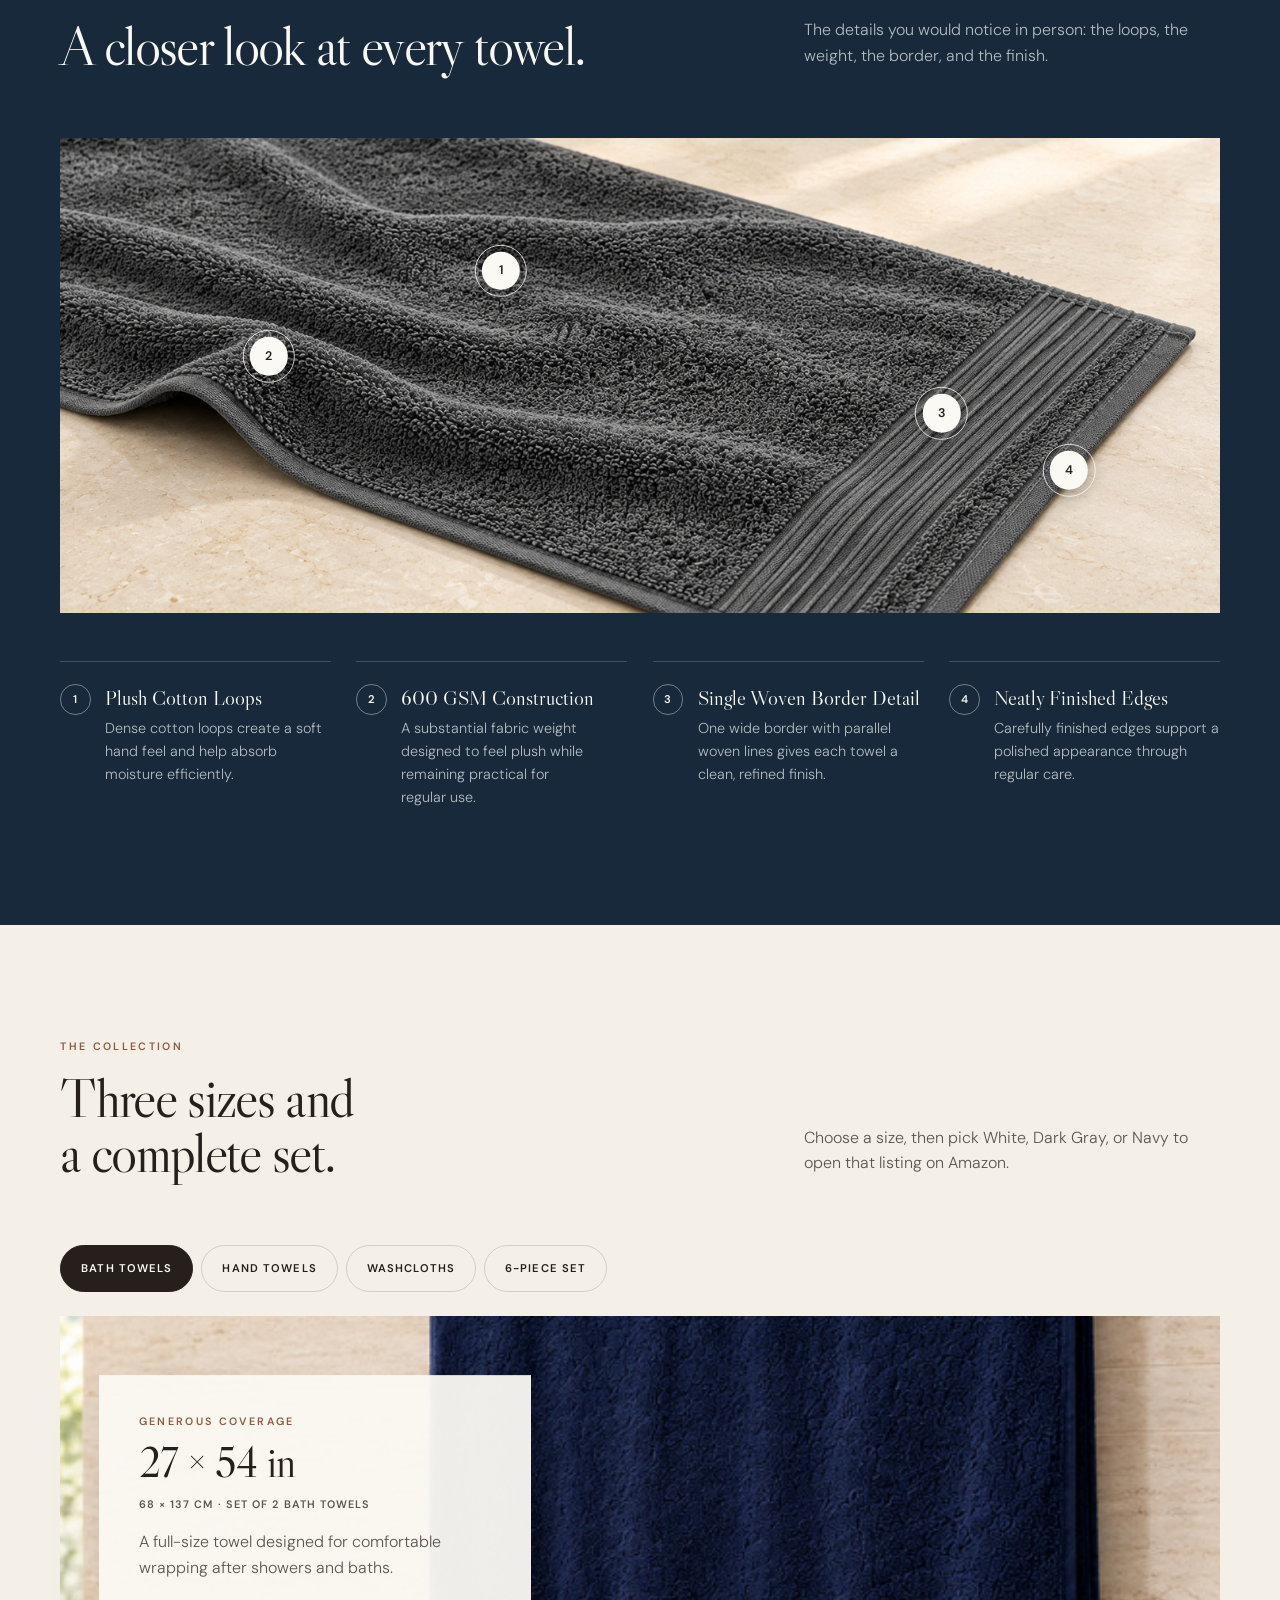
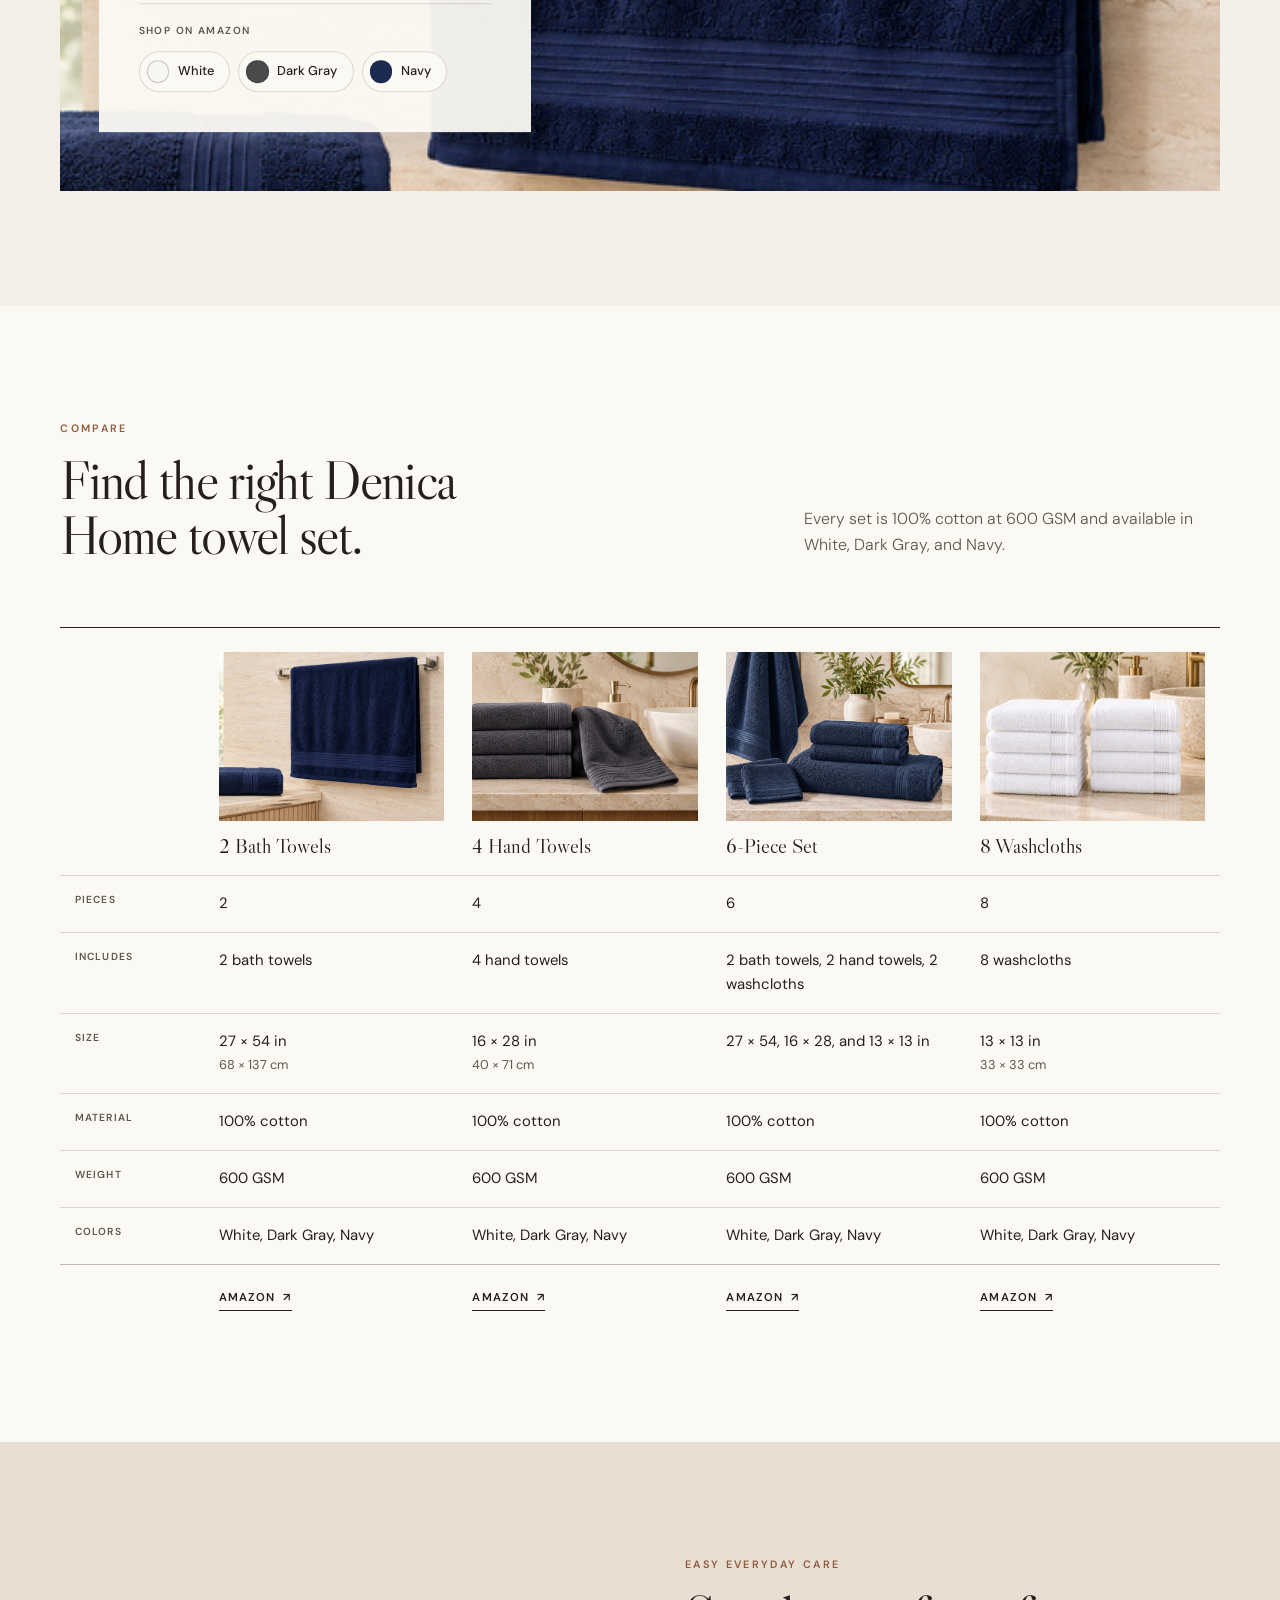
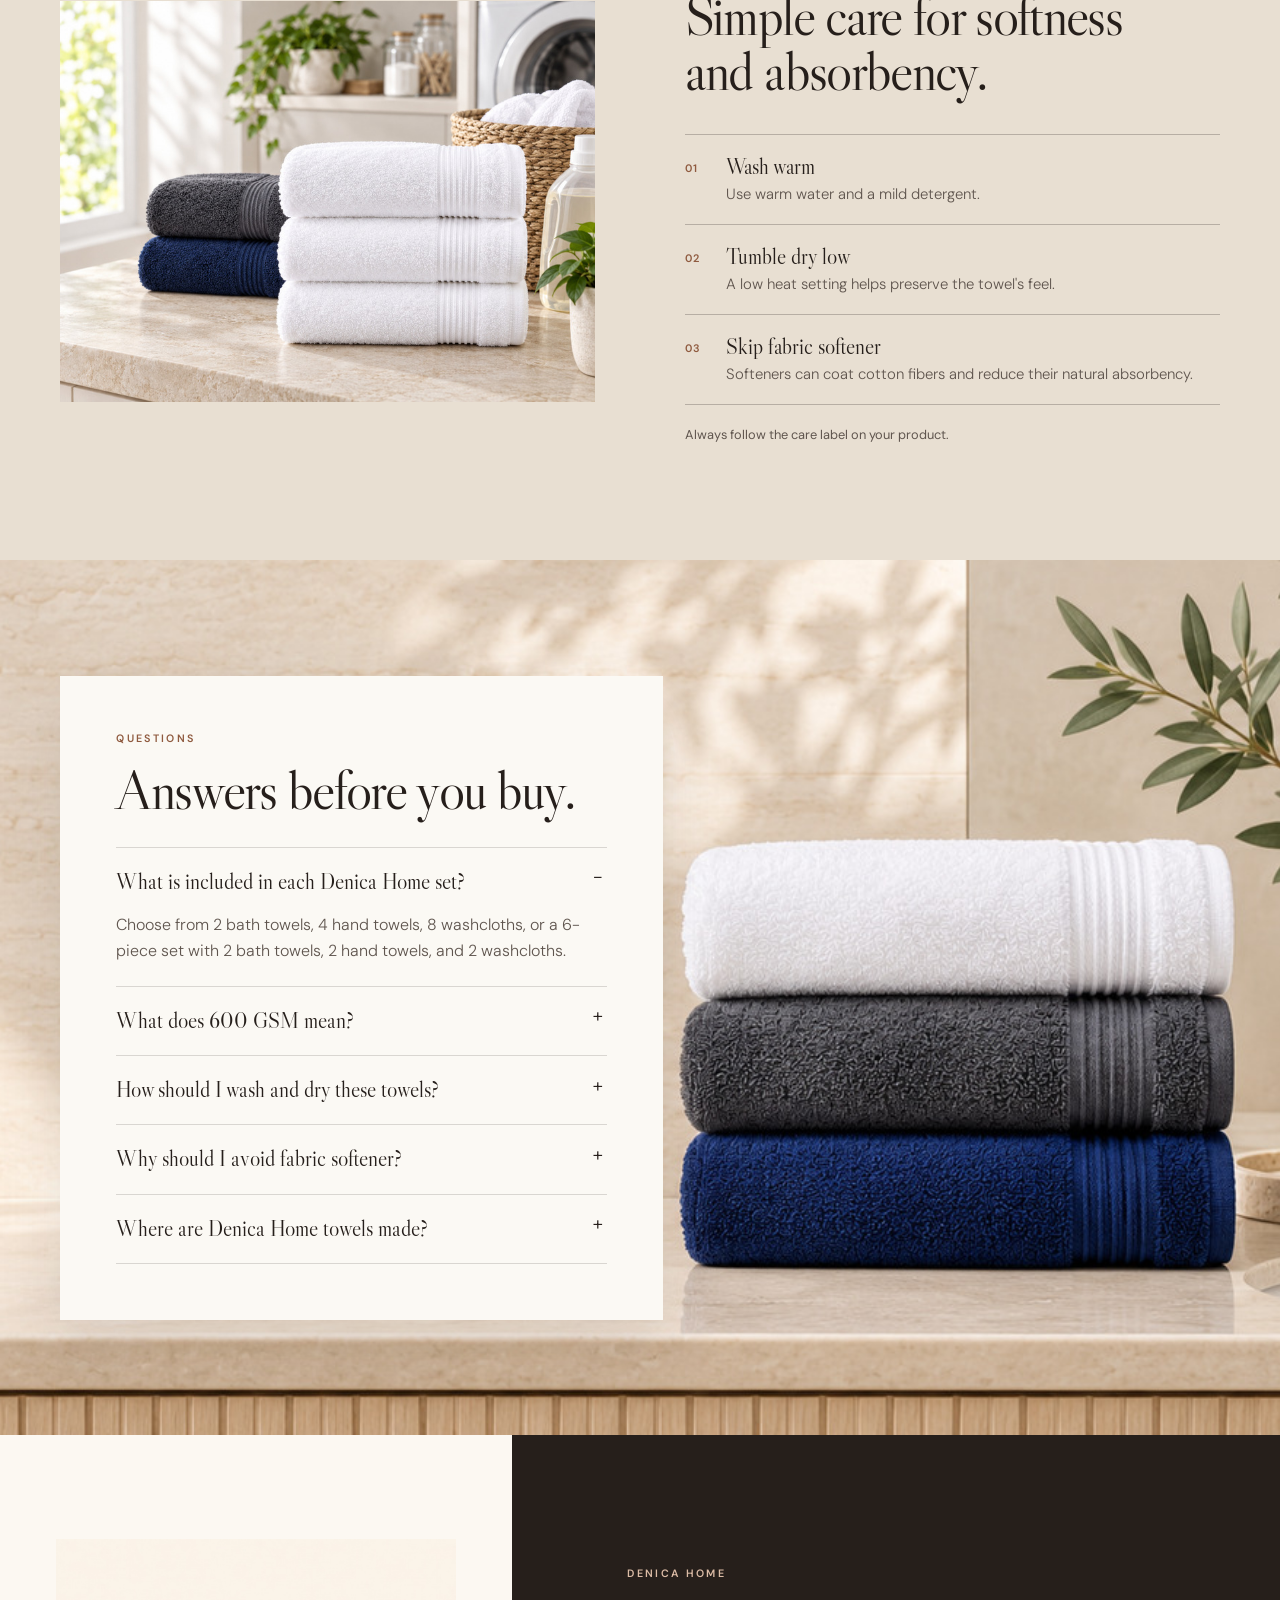
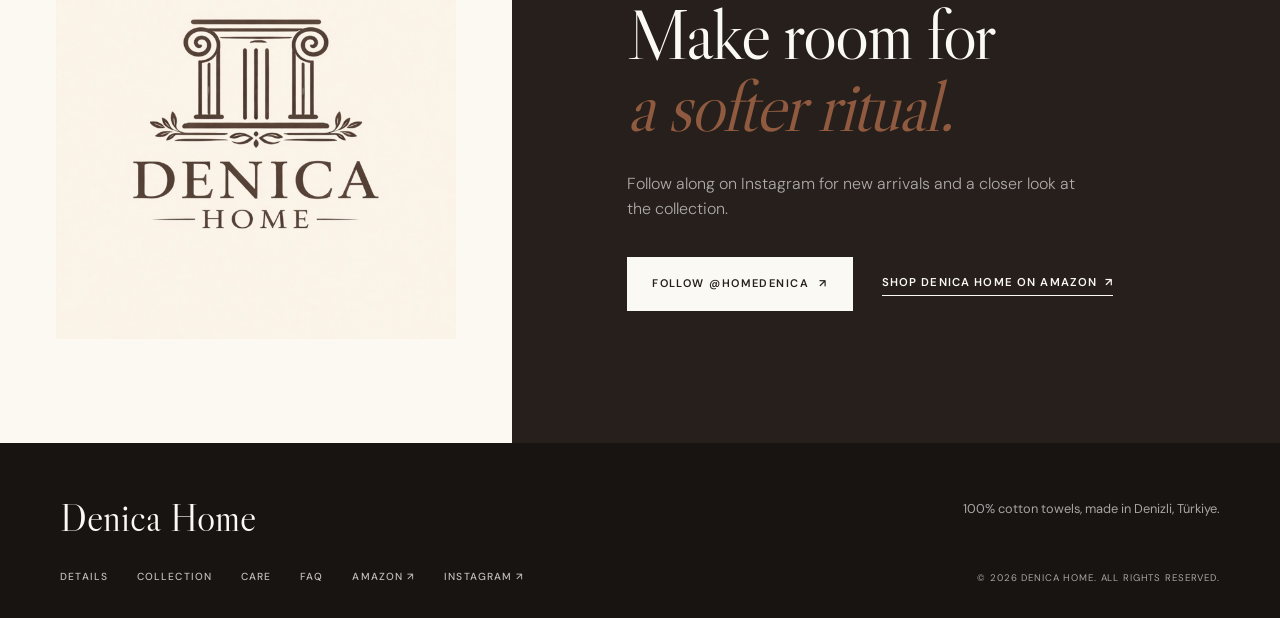
==== commit 8123d5a7: "Add privacy link to draft site footer" ====
--- a/index.html
+++ b/index.html
@@ -77,6 +77,7 @@
           <a href="#compare">Compare</a>
           <a href="#care">Care</a>
           <a href="#faq">FAQ</a>
+          <a href="/privacy-policy.html">Privacy</a>
           <a
             class="nav-shop"
             href="https://www.amazon.com/stores/page/C62F9D88-0C11-45D5-887A-6C8369CAFEA2"
